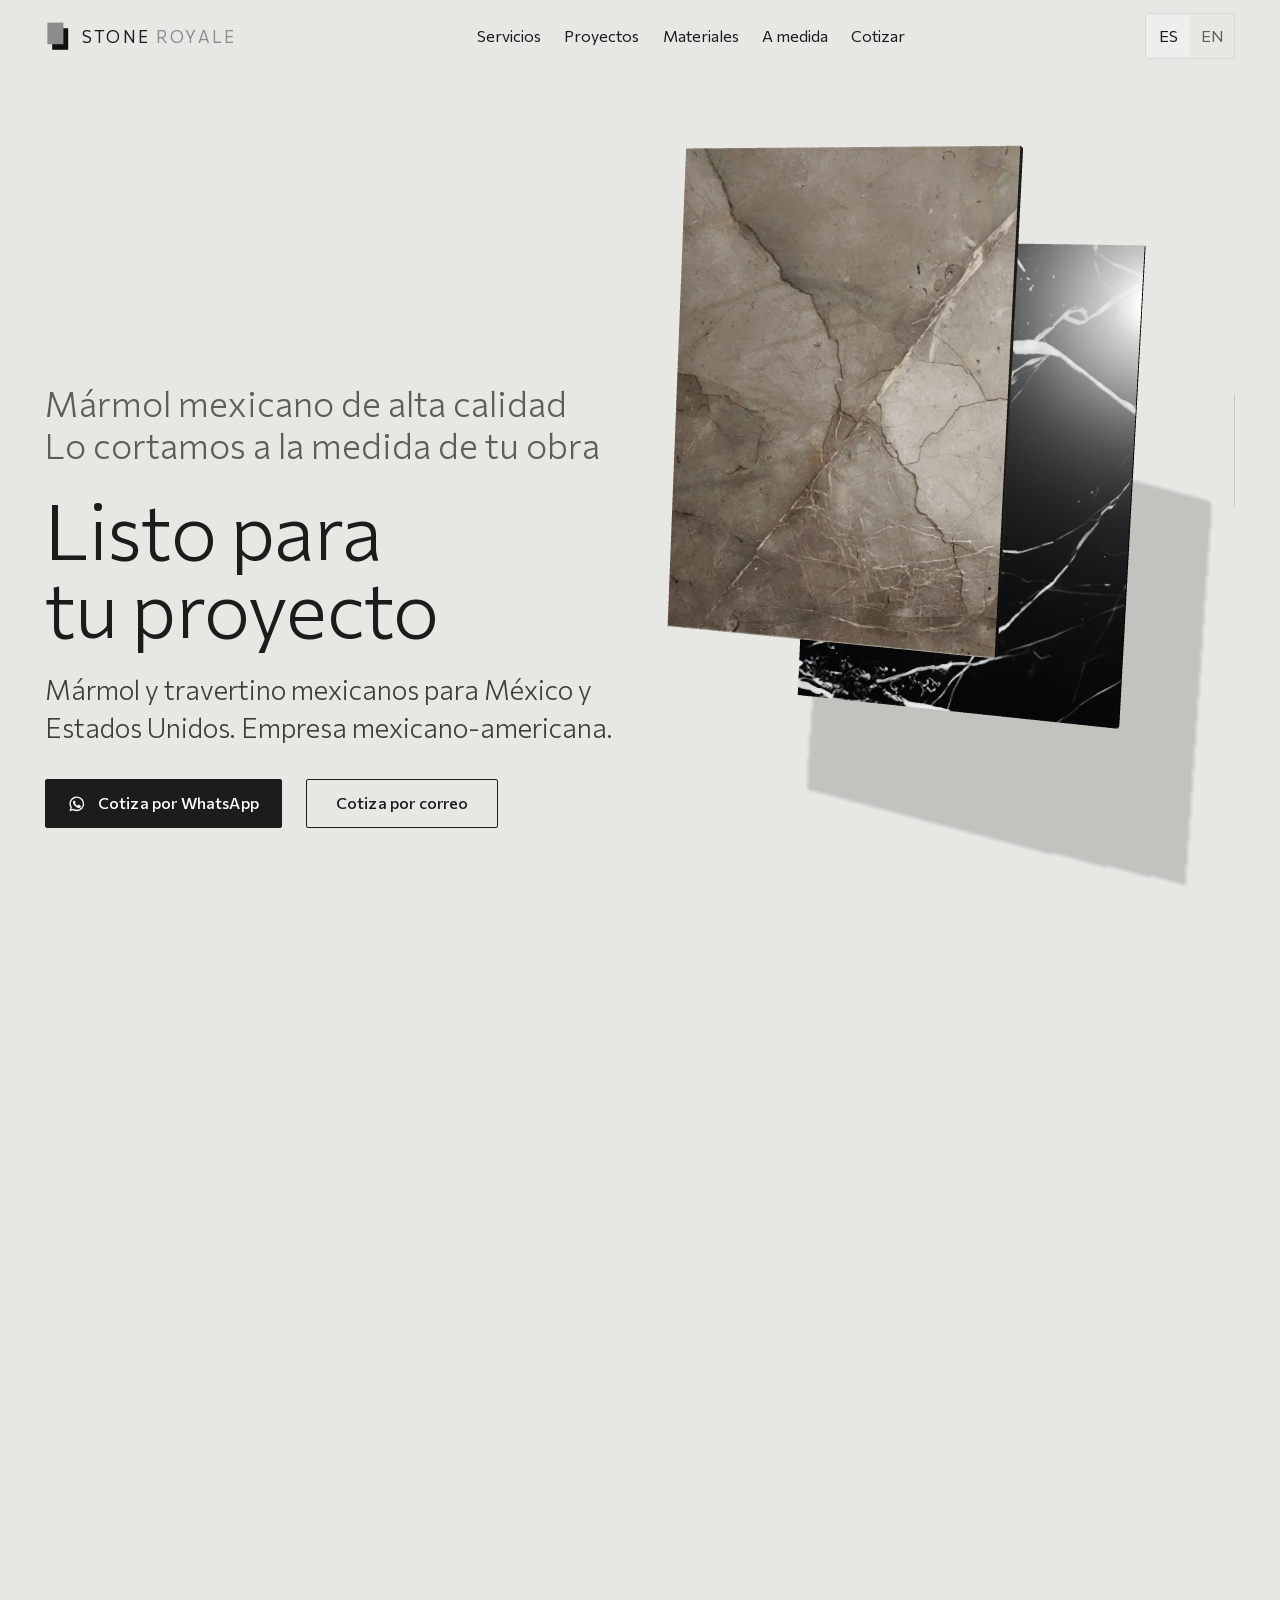
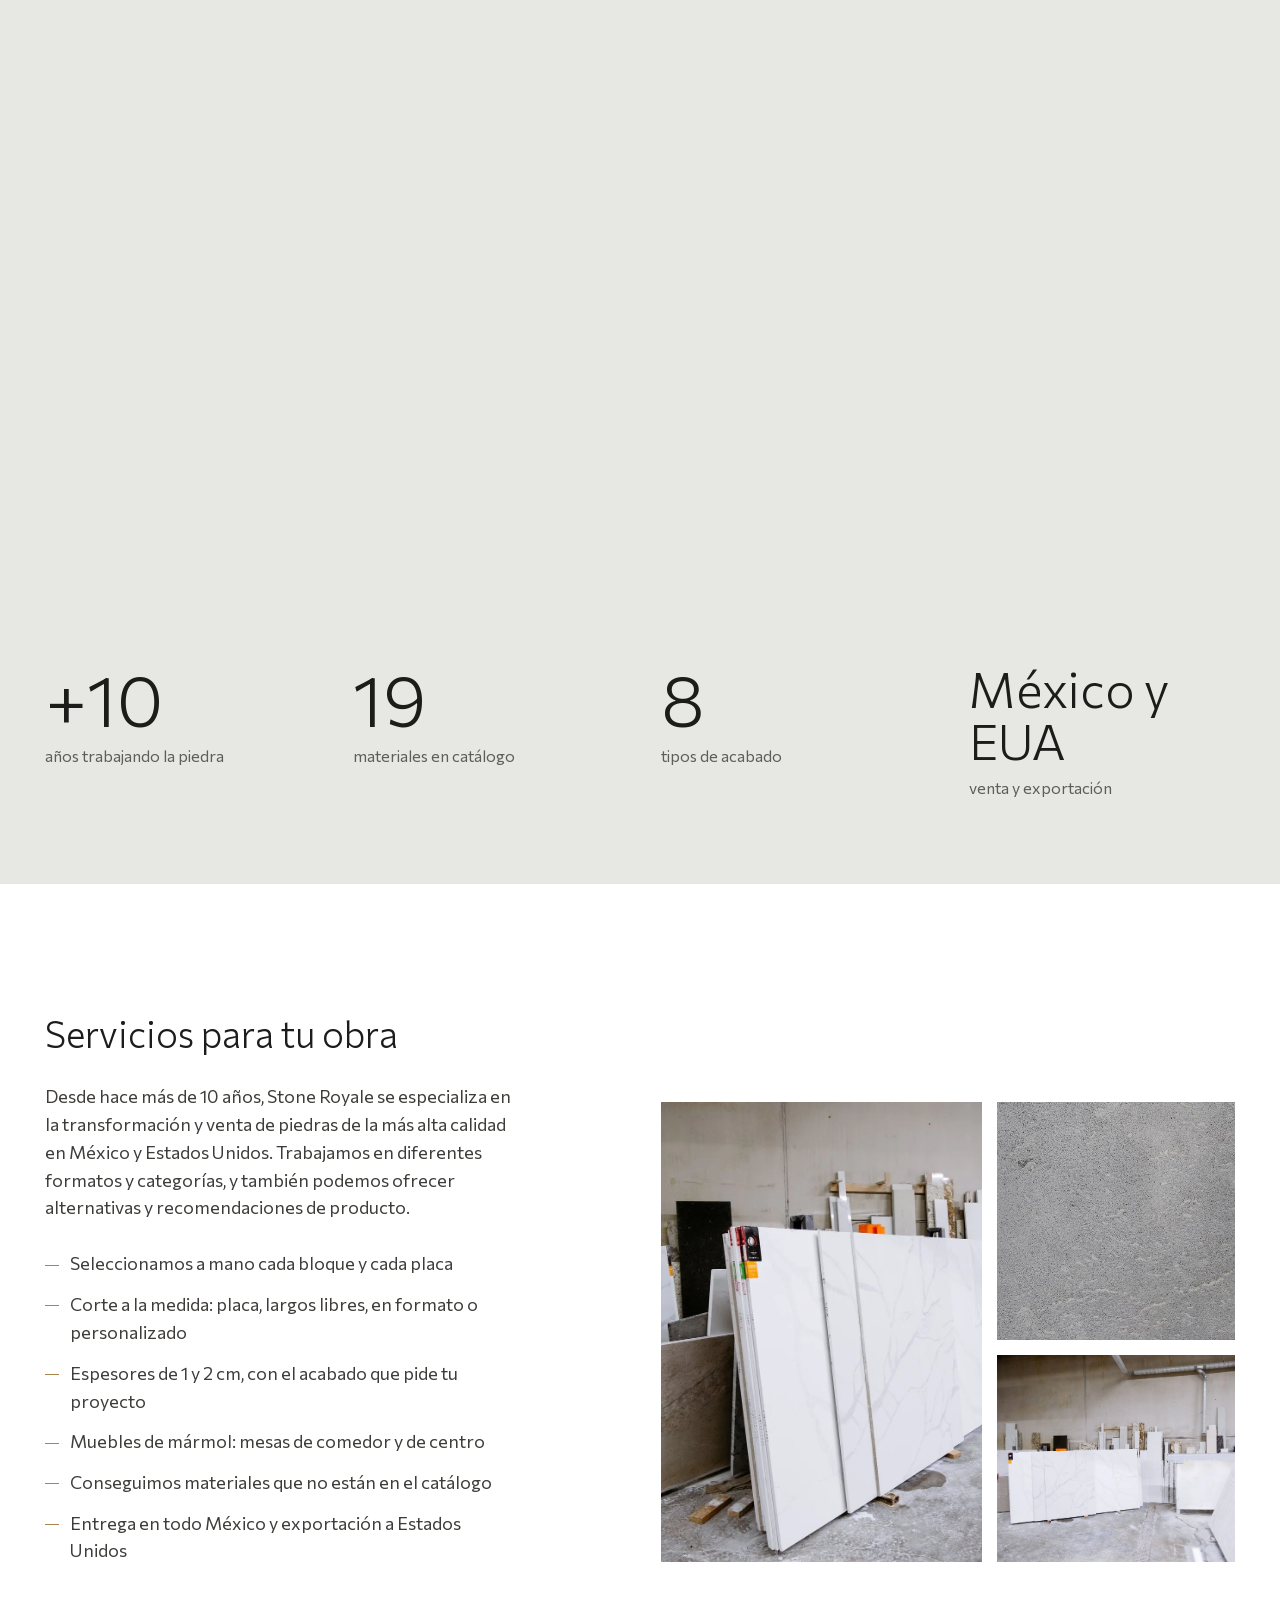
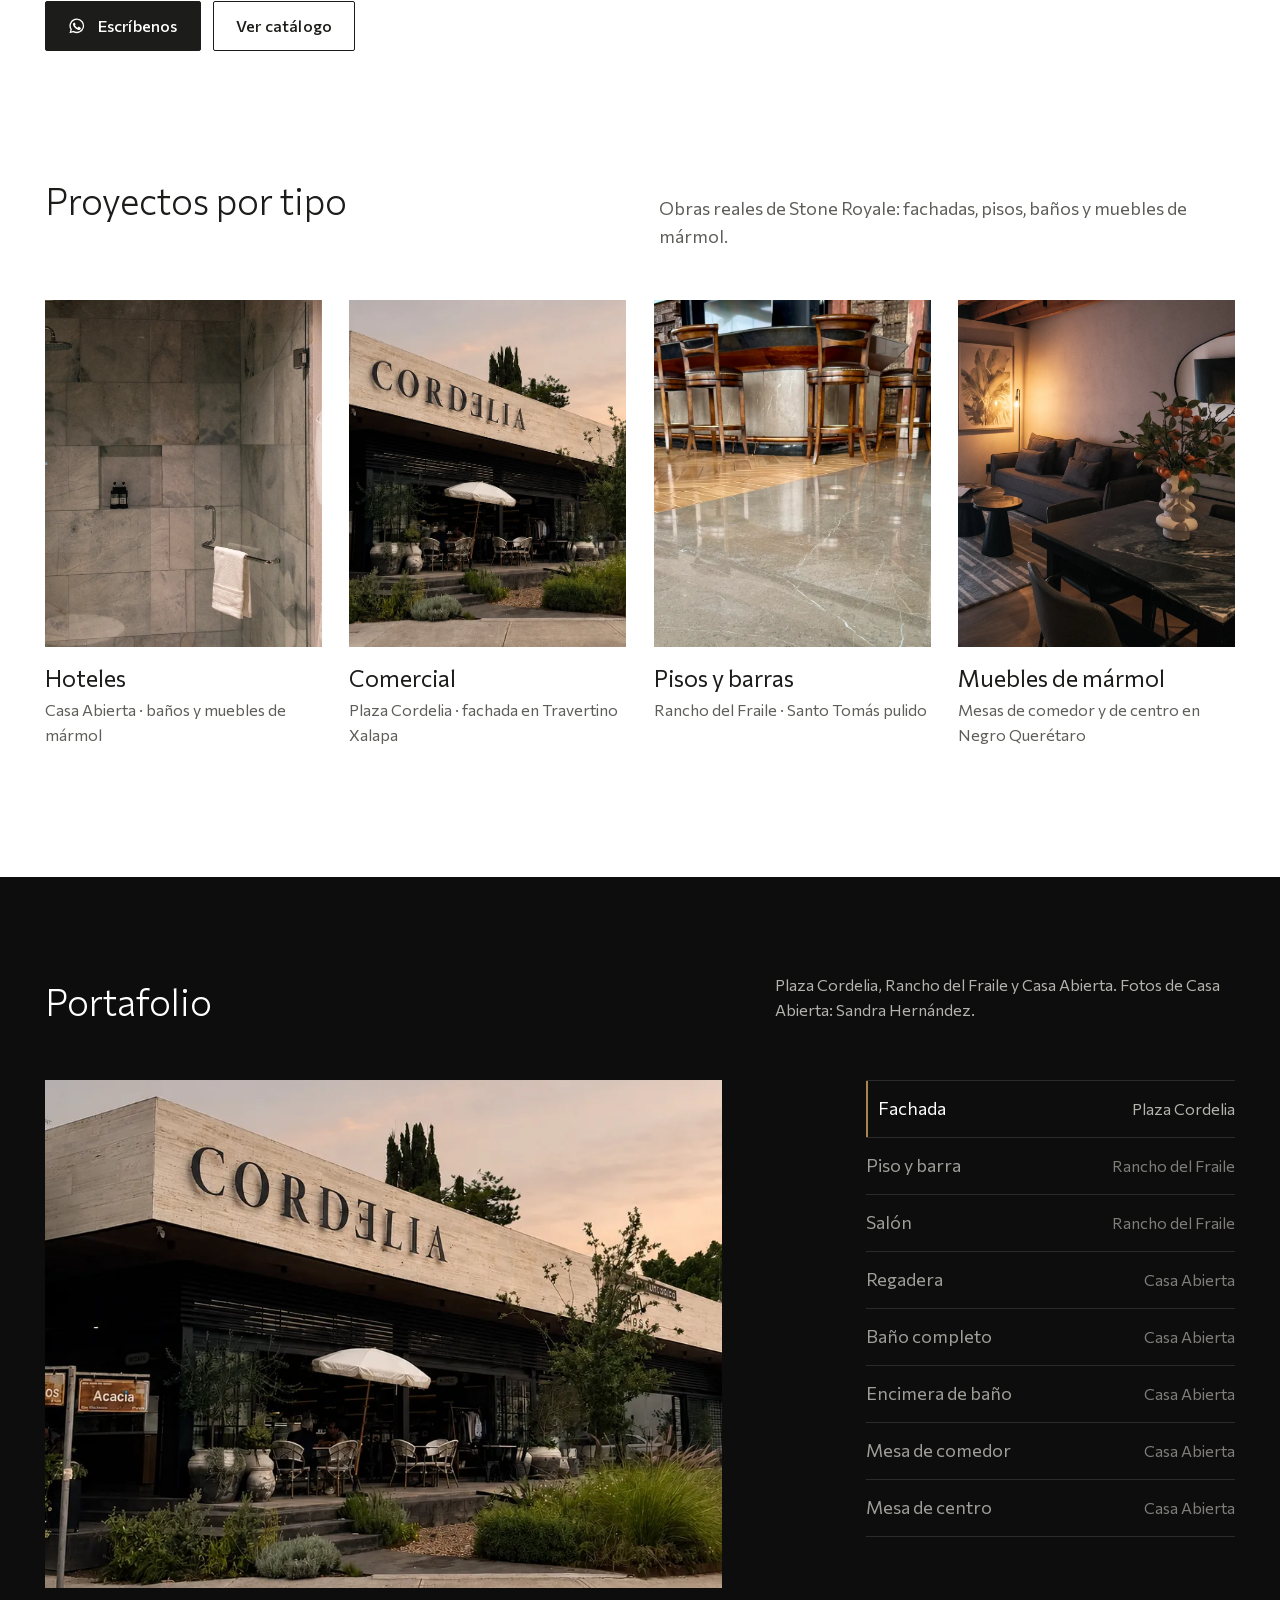
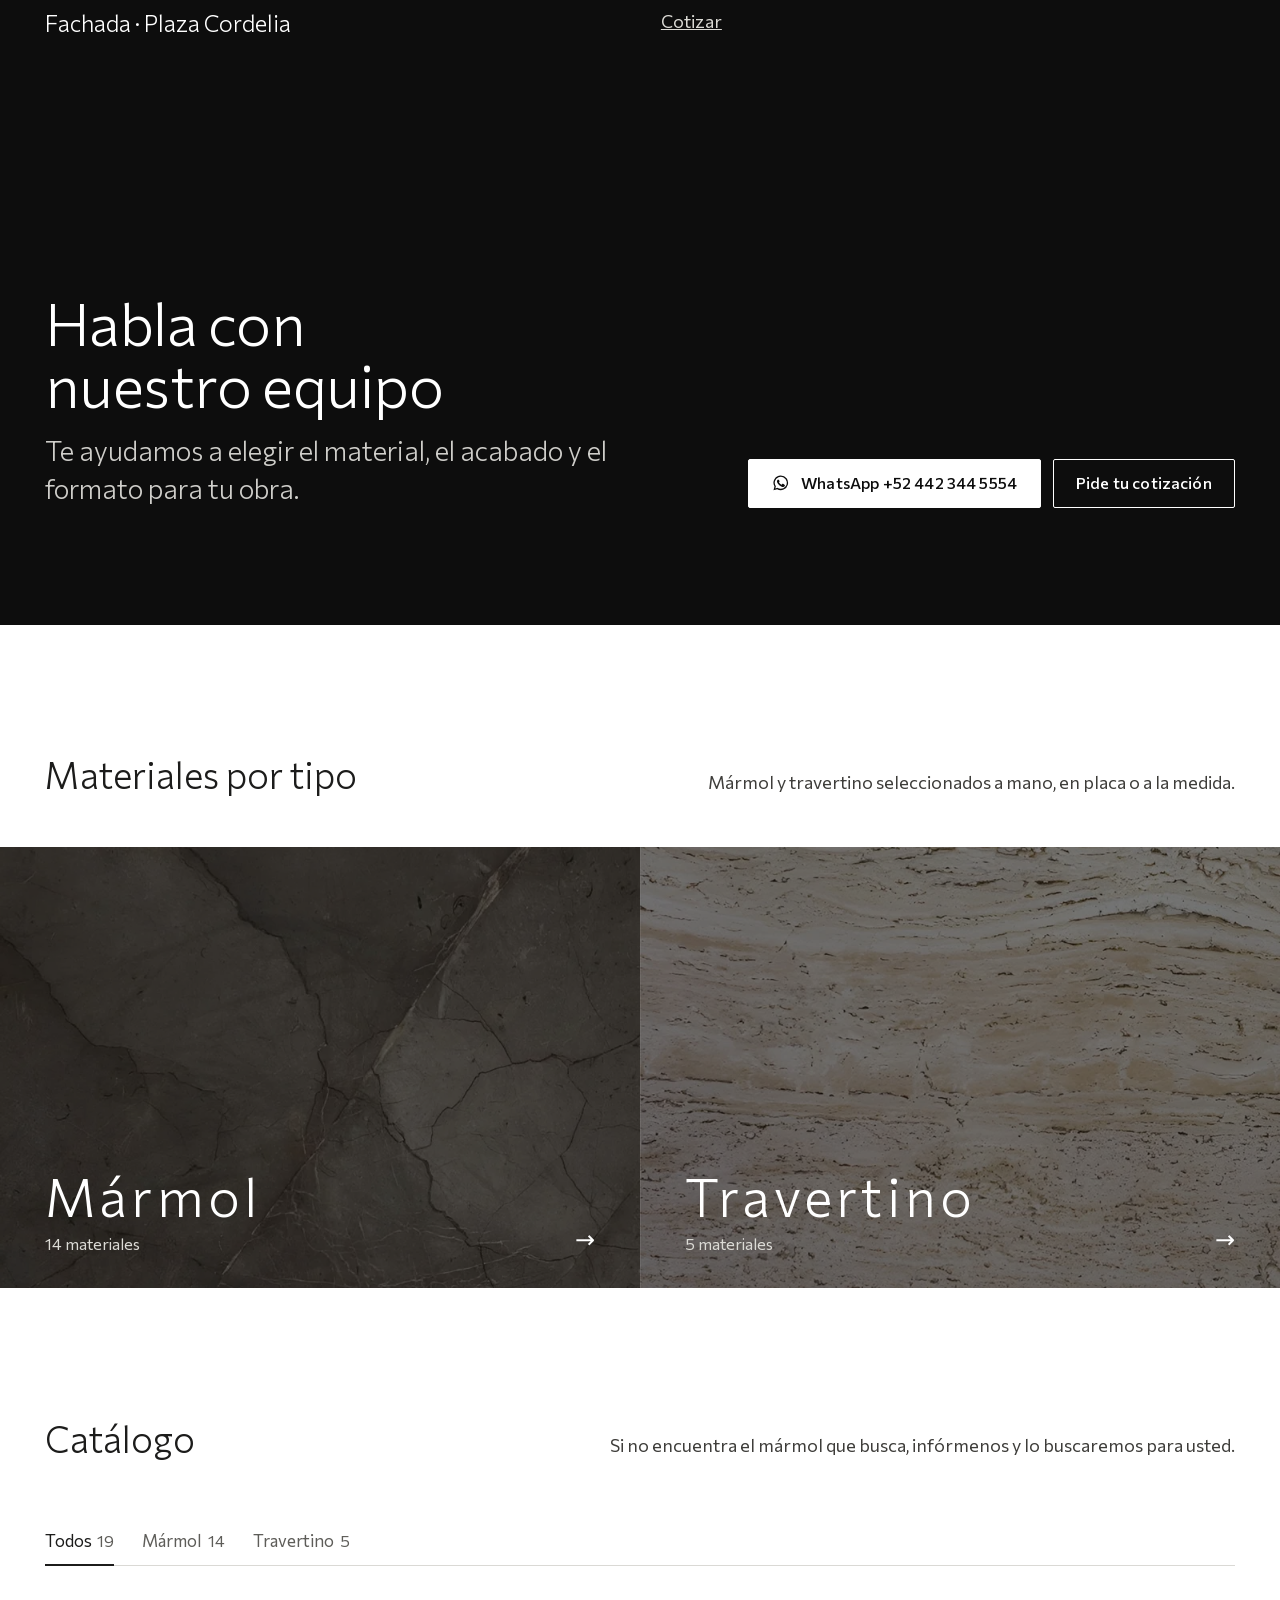
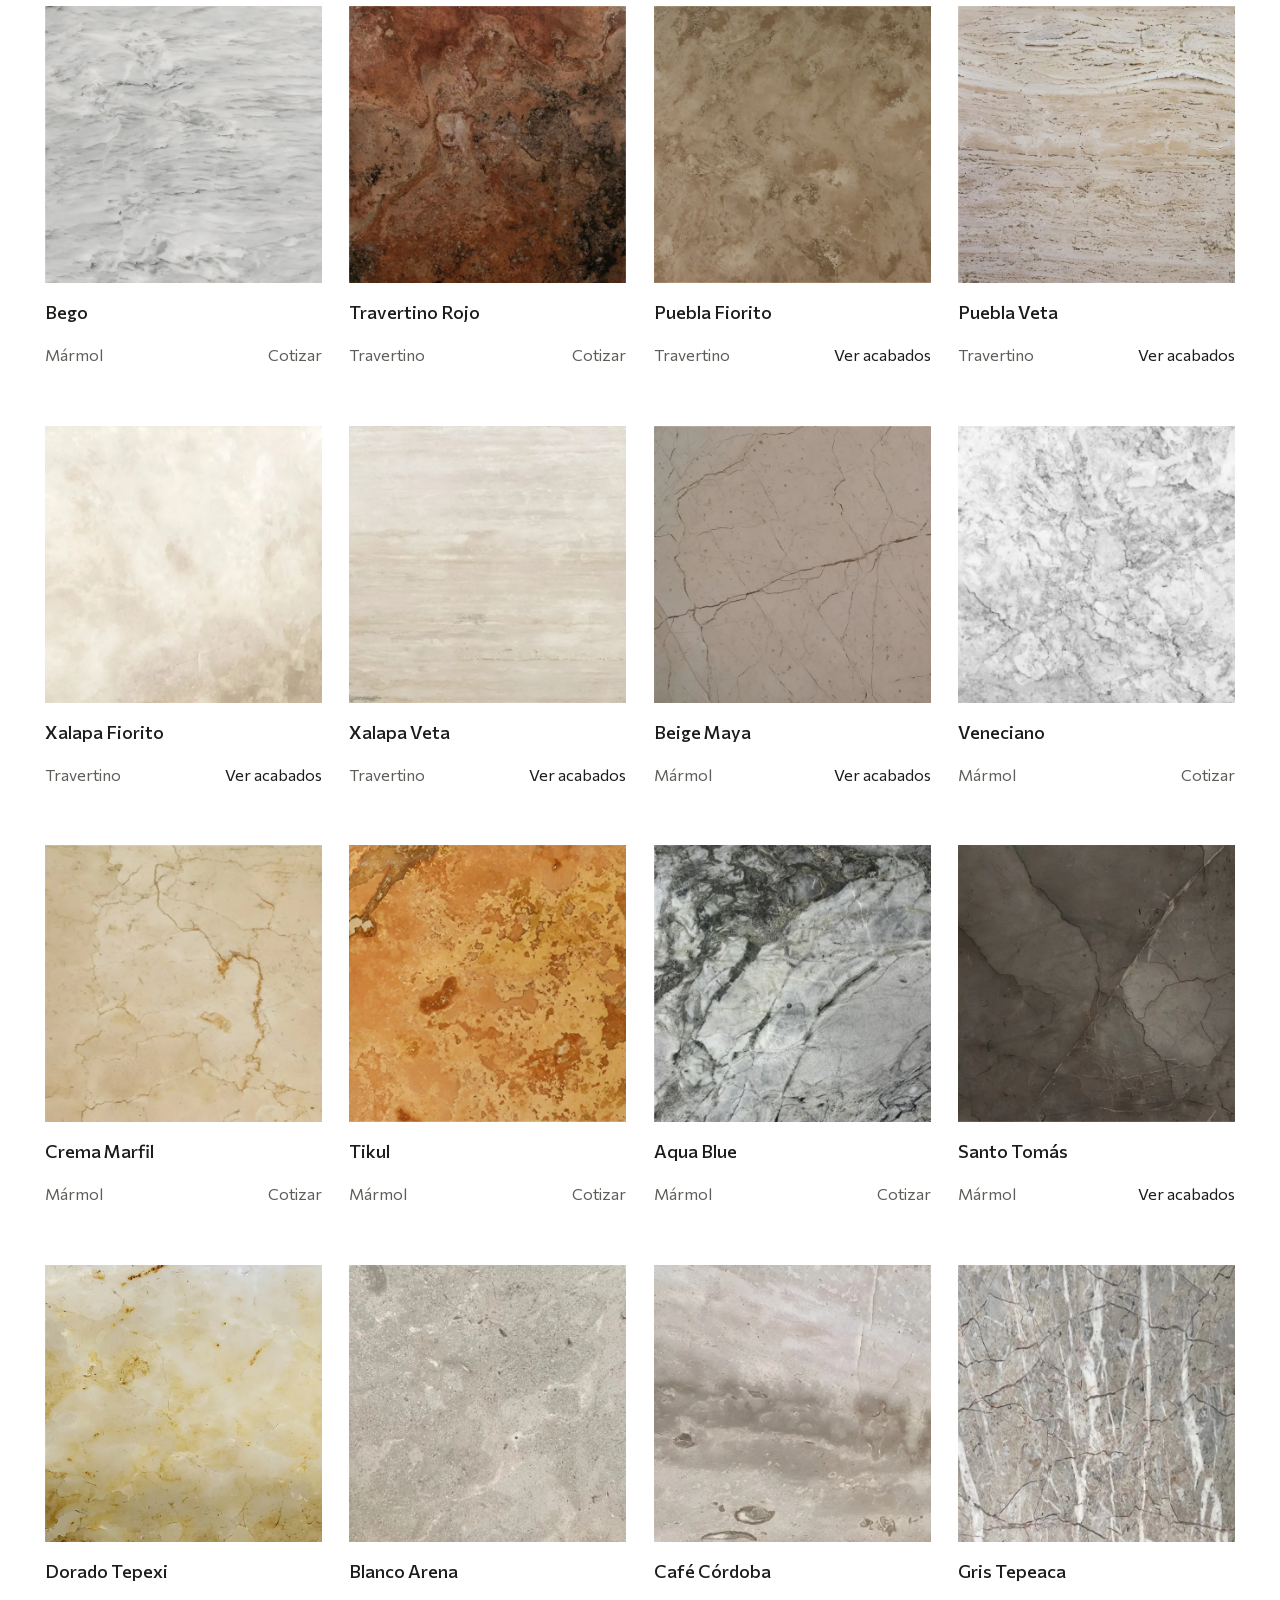
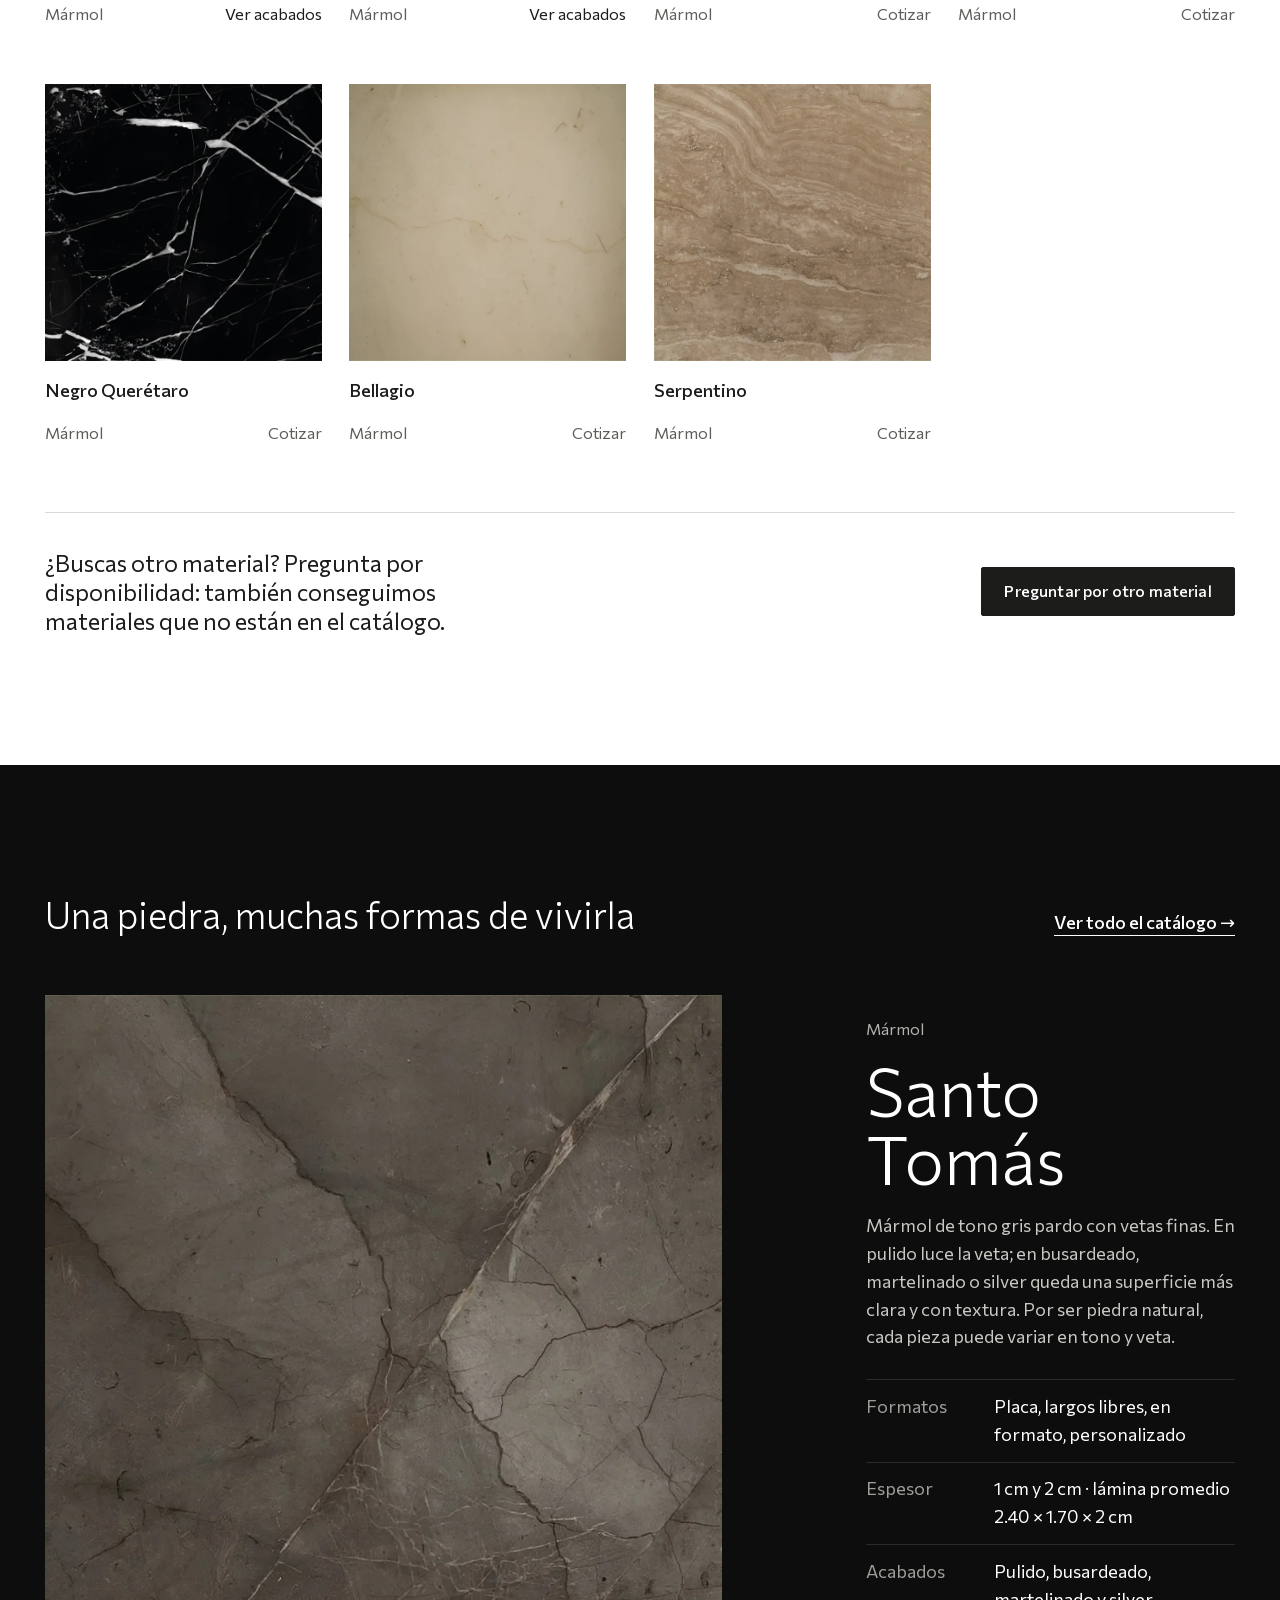
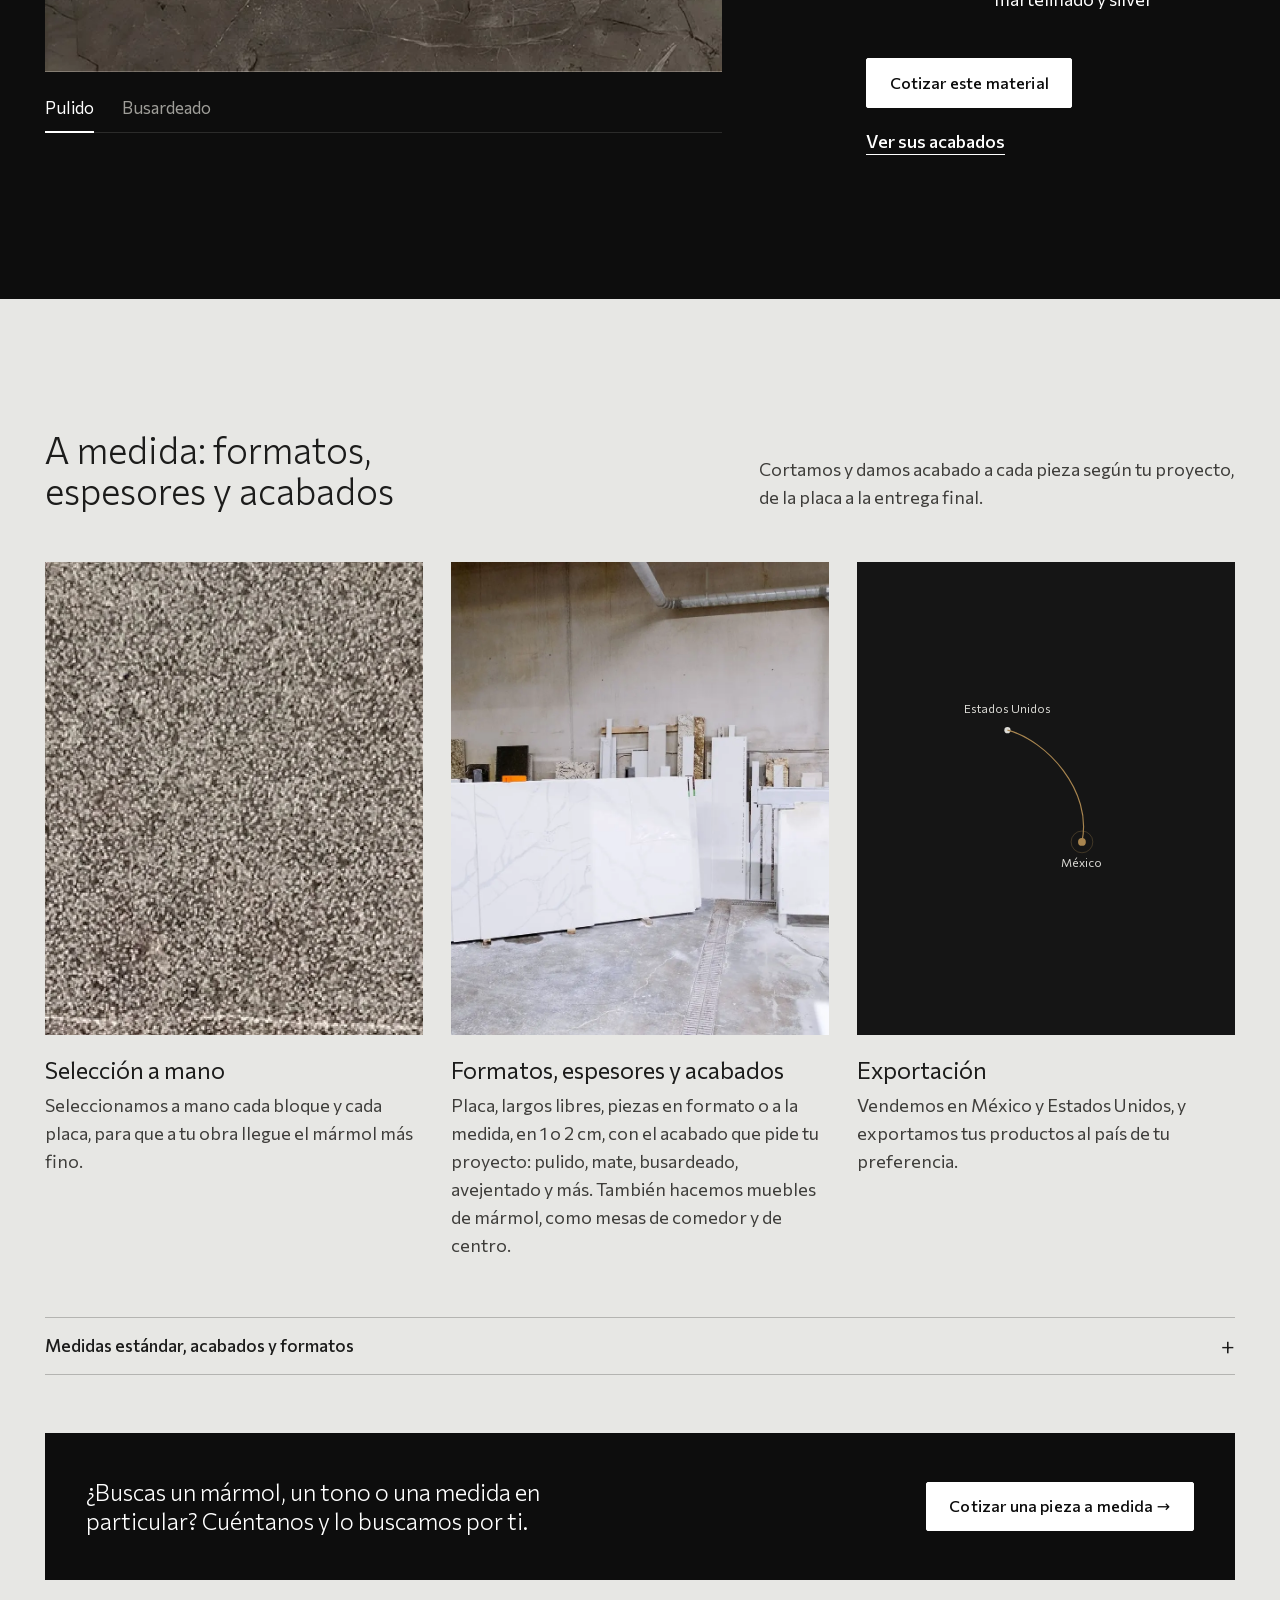
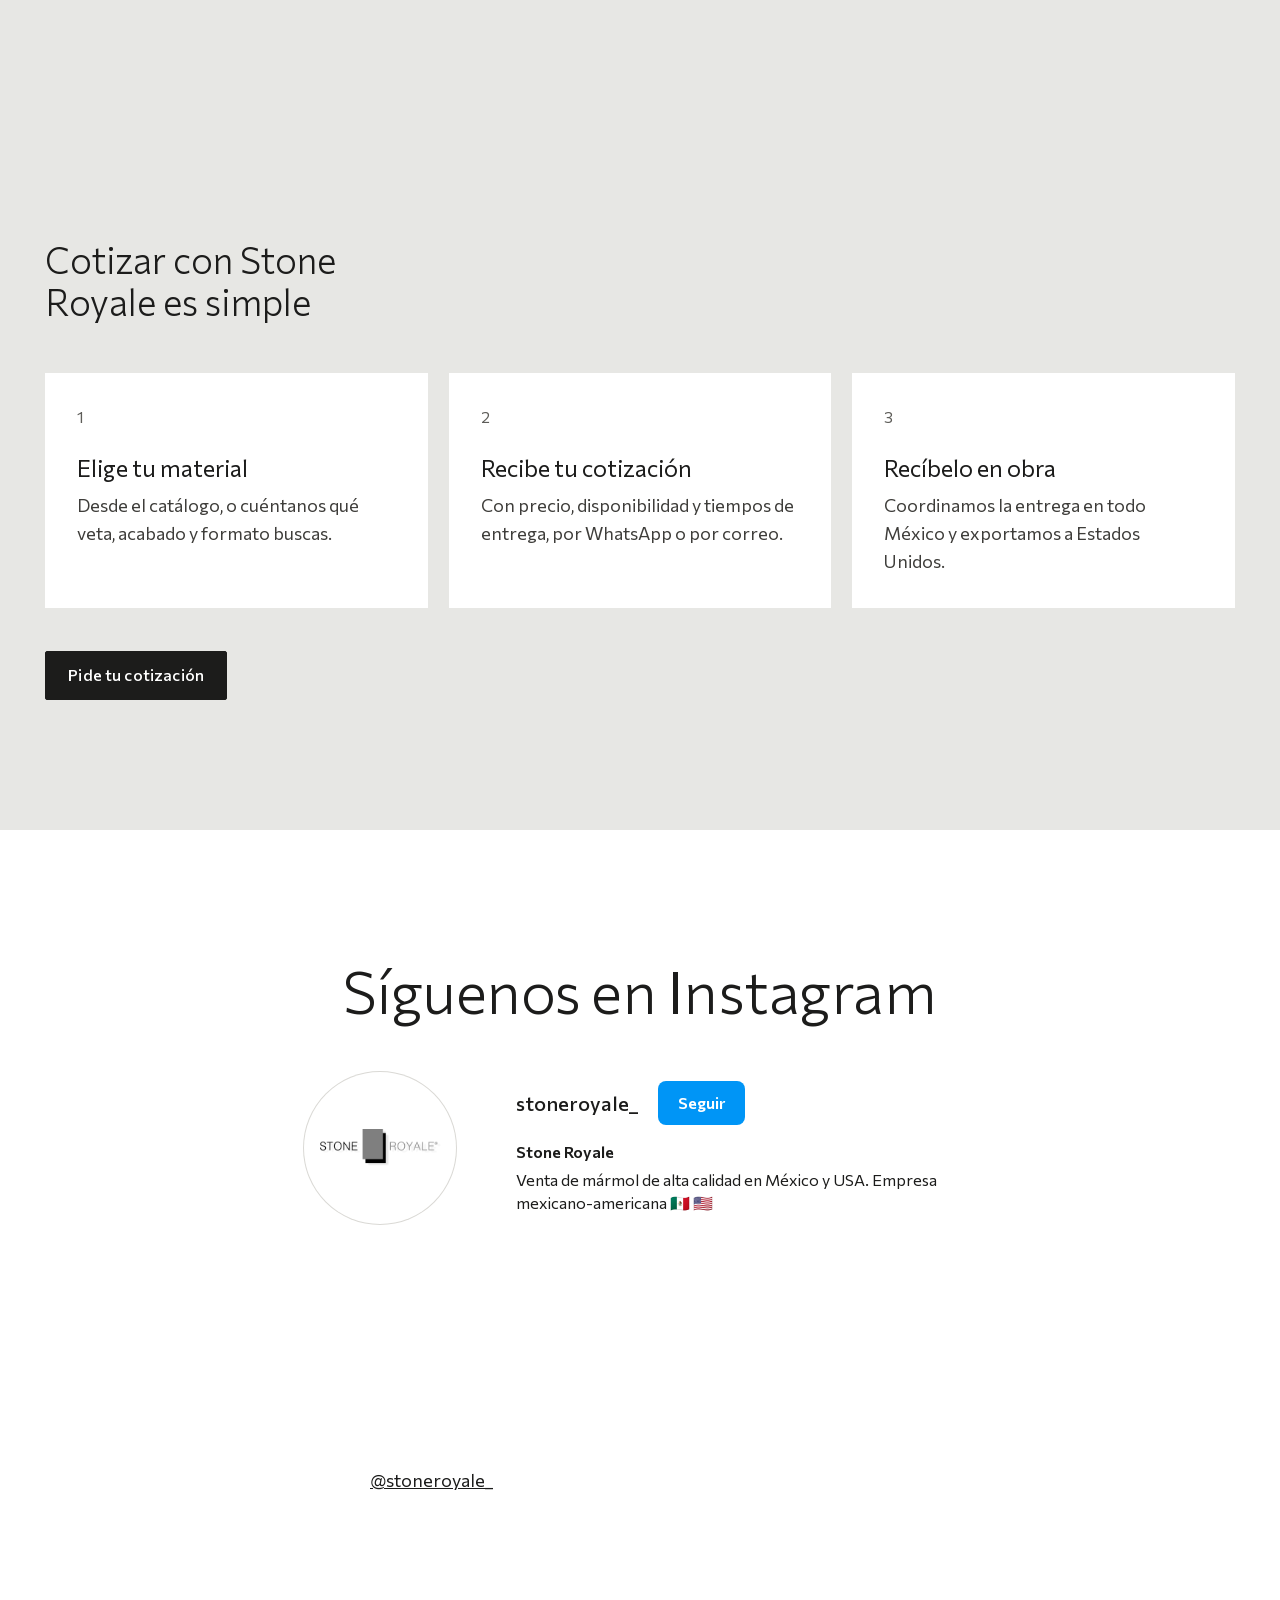
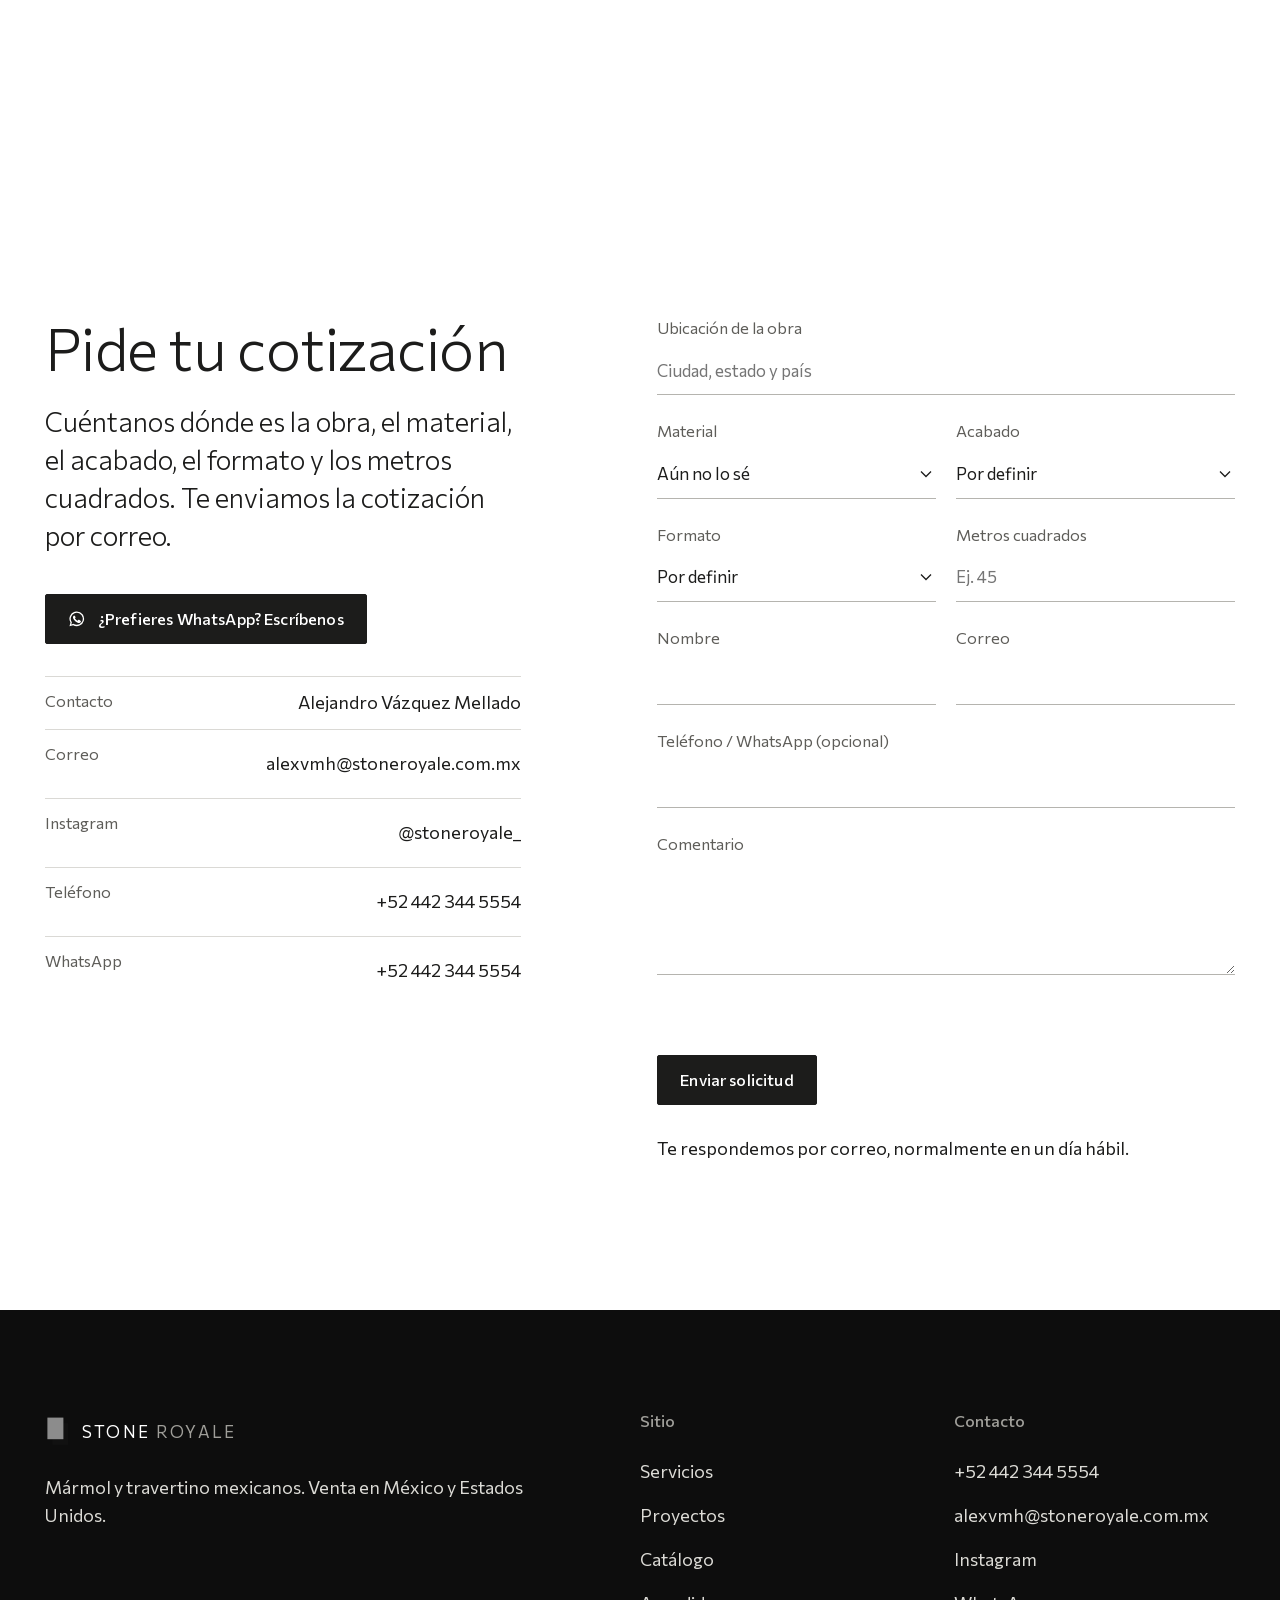
==== v2/index.html @ b61bd352 "Versión de prueba v2 (noindex) con la estructura de la referencia del cliente Servicios con lista de" ====
<!doctype html>
<html lang="es" class="no-js">
<head>
<meta charset="utf-8">
<meta name="viewport" content="width=device-width, initial-scale=1, viewport-fit=cover">
<title>Stone Royale · Mármol mexicano de alta calidad · versión de prueba</title>
<meta name="robots" content="noindex, nofollow">
<meta name="description" content="Venta de mármol y travertino mexicanos de alta calidad en México y Estados Unidos. Cotiza tu material por WhatsApp o por correo.">
<meta name="theme-color" content="#FFFFFF">
<link rel="preload" href="../assets/fonts/commissioner-latin.woff2" as="font" type="font/woff2" crossorigin>
<link rel="stylesheet" href="../assets/css/sitio.css?v=1118u">
<link rel="stylesheet" href="v2.css?v=1120a">
<link rel="icon" href="data:image/svg+xml,%3Csvg xmlns='http://www.w3.org/2000/svg' viewBox='0 0 32 38'%3E%3Crect x='9' y='9' width='20' height='27' fill='%23111'/%3E%3Crect x='3' y='2' width='20' height='27' fill='%238C8C8C'/%3E%3C/svg%3E">
<script>document.documentElement.className = 'js'; window.SR_CFG = { base: '../', ficha: '../ficha.html', inicio: 'index.html' };</script>
</head>
<body>
<svg width="0" height="0" style="position:absolute" aria-hidden="true">
  <symbol id="iso" viewBox="0 0 32 38"><rect x="9" y="9" width="20" height="27" fill="#111"/><rect x="3" y="2" width="20" height="27" fill="#8C8C8C"/></symbol>
  <symbol id="wa" viewBox="0 0 24 24"><path fill="currentColor" d="M12 2a10 10 0 0 0-8.6 15.1L2 22l5-1.3A10 10 0 1 0 12 2zm0 18.2a8.2 8.2 0 0 1-4.2-1.1l-.3-.2-3 .8.8-2.9-.2-.3A8.2 8.2 0 1 1 12 20.2zm4.5-6.1c-.2-.1-1.5-.7-1.7-.8-.2-.1-.4-.1-.6.1l-.8 1c-.1.2-.3.2-.5.1a6.7 6.7 0 0 1-3.3-2.9c-.3-.4.2-.4.7-1.3.1-.2 0-.3 0-.4l-.8-1.8c-.2-.5-.4-.4-.6-.4h-.5a1 1 0 0 0-.7.3 3 3 0 0 0-.9 2.2 5.2 5.2 0 0 0 1.1 2.8 11.9 11.9 0 0 0 4.6 4c1.7.7 2.3.8 3.2.7.5-.1 1.5-.6 1.8-1.2.2-.6.2-1.1.1-1.2l-.5-.3z"/></symbol>
</svg>

<header class="cabecera">
  <div class="contenedor">
    <a class="marca" href="#inicio" aria-label="Stone Royale, inicio"><svg class="iso" aria-hidden="true"><use href="#iso"/></svg><span>STONE <b>ROYALE</b></span></a>
    <nav class="nav" aria-label="Principal">
      <a href="#empresa" data-en="Services">Servicios</a>
      <a href="#proyectos" data-en="Projects">Proyectos</a>
      <a href="#colecciones" data-en="Materials">Materiales</a>
      <a href="#a-medida" data-en="Made to measure">A medida</a>
      <a href="#cotizar" data-en="Get a quote">Cotizar</a>
    </nav>
    <div style="display:flex;align-items:center;gap:.5rem">
      <div class="idioma" role="group" aria-label="Idioma"><button type="button" data-idioma="es" aria-pressed="true">ES</button><button type="button" data-idioma="en" aria-pressed="false">EN</button></div>
      <button class="menu-boton" type="button" aria-expanded="false" aria-controls="menu" aria-label="Abrir menú"><i></i><i></i></button>
    </div>
  </div>
</header>
<div class="menu" id="menu">
  <a href="#empresa" data-en="Services">Servicios</a>
  <a href="#proyectos" data-en="Projects">Proyectos</a>
  <a href="#colecciones" data-en="Materials">Materiales</a>
  <a href="#a-medida" data-en="Made to measure">A medida</a>
  <a href="#cotizar" data-en="Get a quote">Cotizar</a>
  <p class="meta"><span data-tel-texto hidden></span><a href="mailto:alexvmh@stoneroyale.com.mx">alexvmh@stoneroyale.com.mx</a></p>
</div>

<main id="inicio">
  <section class="heroe" aria-label="Presentación">
    <div class="heroe-pegado">
      <canvas id="losa" aria-hidden="true"></canvas>
      <div class="heroe-texto">
        <h1 class="heroe-titulo">
          <span class="linea suave" data-en="High-quality Mexican marble">Mármol mexicano de alta calidad</span>
          <span class="linea suave" data-en="We cut it to your project’s measure">Lo cortamos a la medida de tu obra</span>
          <span class="linea fuerte" data-en="Ready for your project">Listo para tu proyecto</span>
        </h1>
        <p class="entrada" data-en="Mexican marble and travertine for Mexico and the United States. A Mexican-American company.">Mármol y travertino mexicanos para México y Estados Unidos. Empresa mexicano-americana.</p>
        <div class="heroe-botones">
          <a class="boton" data-wa data-solo-tel hidden href="#" target="_blank" rel="noopener"><svg aria-hidden="true"><use href="#wa"/></svg><span data-en="Quote on WhatsApp">Cotiza por WhatsApp</span></a>
          <a class="boton boton--claro" href="#cotizar" data-en="Quote by email">Cotiza por correo</a>
        </div>
      </div>
      <div class="heroe-estatico" aria-hidden="true"><div class="losa"><img src="../assets/img/mat/sto-tomas-hd.webp" alt="" width="800" height="800" fetchpriority="high"></div></div>
      <div class="heroe-material" aria-live="polite">
        <span class="meta" data-en="On the slab">En la losa</span>
        <a class="nombre" id="nombre-losa" href="#catalogo">Santo Tomás</a>
      </div>
      <div class="heroe-avance" aria-hidden="true"><i></i></div>
      <aside class="heroe-ficha" id="heroe-ficha" aria-label="Mármol en la losa">
        <div class="hf-cuerpo" aria-live="polite">
          <h2 class="hf-nombre hf-a"></h2>
          <p class="hf-tipo hf-a"></p>
          <p class="hf-desc hf-a"></p>
          <dl class="hf-datos">
            <div class="hf-a"><dt data-en="Finishes">Acabados</dt><dd class="hf-acabados"></dd></div>
            <div class="hf-a"><dt data-en="Formats">Formatos</dt><dd class="hf-formatos"></dd></div>
            <div class="hf-a hf-extra"><dt data-en="Sizes">Medidas</dt><dd class="hf-medidas"></dd></div>
            <div class="hf-a hf-extra"><dt data-en="Uses">Usos</dt><dd class="hf-usos"></dd></div>
          </dl>
          <div class="hf-acciones hf-a"><a class="boton hf-ver" href="#catalogo"></a><a class="enlace hf-cotizar" href="#cotizar" data-en="Quote this material">Cotizar este material</a></div>
        </div>
        <div class="hf-miniaturas" role="group" aria-label="Elegir mármol"></div>
      </aside>
    </div>
  </section>

  <section class="cifras" aria-label="Stone Royale en cifras">
    <ul class="contenedor cifras-lista">
      <li class="revela"><span class="cifra">+10</span><span class="cifra-texto" data-en="years working stone">años trabajando la piedra</span></li>
      <li class="revela"><span class="cifra" data-cifra="materiales"></span><span class="cifra-texto" data-en="materials in the catalog">materiales en catálogo</span></li>
      <li class="revela"><span class="cifra" data-cifra="acabados"></span><span class="cifra-texto" data-en="types of finish">tipos de acabado</span></li>
      <li class="revela"><span class="cifra cifra--palabra" data-en="Mexico and USA">México y EUA</span><span class="cifra-texto" data-en="sales and export">venta y exportación</span></li>
    </ul>
  </section>

  <section class="seccion criterio" id="empresa" aria-labelledby="criterio-titulo">
    <div class="contenedor criterio-rejilla">
      <div class="criterio-texto revela">
        <h2 class="t-l" id="criterio-titulo" data-en="Services for your project">Servicios para tu obra</h2>
        <p data-en="For more than 10 years, Stone Royale has specialized in transforming and selling top-quality stone in Mexico and the United States. We work in different formats and categories, and we can also offer alternatives and product recommendations.">Desde hace más de 10 años, Stone Royale se especializa en la transformación y venta de piedras de la más alta calidad en México y Estados Unidos. Trabajamos en diferentes formatos y categorías, y también podemos ofrecer alternativas y recomendaciones de producto.</p>
        <ul class="servicios-lista">
          <li data-en="We hand-pick every block and every slab">Seleccionamos a mano cada bloque y cada placa</li>
          <li data-en="Cut to measure: slab, free lengths, cut to format or custom">Corte a la medida: placa, largos libres, en formato o personalizado</li>
          <li data-en="1 and 2 cm thick, with the finish your project needs">Espesores de 1 y 2 cm, con el acabado que pide tu proyecto</li>
          <li data-en="Marble furniture: dining and coffee tables">Muebles de mármol: mesas de comedor y de centro</li>
          <li data-en="We source materials that are not in the catalog">Conseguimos materiales que no están en el catálogo</li>
          <li data-en="Delivery anywhere in Mexico and export to the United States">Entrega en todo México y exportación a Estados Unidos</li>
        </ul>
        <div class="botones-fila">
          <a class="boton" data-wa data-solo-tel hidden href="#" target="_blank" rel="noopener"><svg aria-hidden="true"><use href="#wa"/></svg><span data-en="Talk to us">Escríbenos</span></a>
          <a class="boton boton--claro" href="#catalogo" data-en="See the catalog">Ver catálogo</a>
        </div>
      </div>
      <div class="criterio-fotos revela">
        <img class="f1" src="../assets/img/usos/placas-taller.webp" alt="Placas de mármol blanco recargadas en el taller" data-en-alt="White marble slabs standing in the workshop" width="1600" height="1067" loading="lazy">
        <img class="f2" src="../assets/img/fin/santo-tomas-busardeado.webp" alt="Mármol Santo Tomás con acabado busardeado" width="800" height="800" loading="lazy">
        <img class="f3" src="../assets/img/usos/placas-taller-2.webp" alt="Placas de mármol y piedra natural en el taller, listas para corte" data-en-alt="Marble and natural stone slabs in the workshop, ready to cut" width="1600" height="1067" loading="lazy">
      </div>
    </div>
  </section>

  <section class="seccion tipos" id="tipos" aria-labelledby="tipos-titulo">
    <div class="contenedor">
      <div class="tipos-cabeza revela">
        <h2 class="t-l" id="tipos-titulo" data-en="Projects by type">Proyectos por tipo</h2>
        <p data-en="Real Stone Royale projects: façades, floors, bathrooms and marble furniture.">Obras reales de Stone Royale: fachadas, pisos, baños y muebles de mármol.</p>
      </div>
      <ul class="tipos-lista">
        <li class="revela"><a href="#proyectos" data-obra="ca-regadera-marmol-blanco"><span class="tipo-foto"><img src="../assets/img/usos/ca-regadera-marmol-blanco.webp" alt="Regadera revestida en mármol blanco veteado, hotel Casa Abierta" data-en-alt="Shower clad in veined white marble, Casa Abierta hotel" loading="lazy"></span><span class="t-m" data-en="Hotels">Hoteles</span><span class="meta" data-en="Casa Abierta · bathrooms and marble furniture">Casa Abierta · baños y muebles de mármol</span></a></li>
        <li class="revela"><a href="#proyectos" data-obra="pr-cordelia-fachada-travertino"><span class="tipo-foto"><img src="../assets/img/usos/pr-cordelia-fachada-travertino.webp" alt="Fachada de la plaza Cordelia en Travertino Xalapa al corte" data-en-alt="Plaza Cordelia façade in saw-cut Xalapa travertine" loading="lazy"></span><span class="t-m" data-en="Commercial">Comercial</span><span class="meta" data-en="Plaza Cordelia · façade in Xalapa travertine">Plaza Cordelia · fachada en Travertino Xalapa</span></a></li>
        <li class="revela"><a href="#proyectos" data-obra="pr-rancho-piso-barra-santo-tomas"><span class="tipo-foto"><img src="../assets/img/usos/pr-rancho-piso-barra-santo-tomas.webp" alt="Piso y frente de barra en mármol Santo Tomás, Rancho del Fraile" data-en-alt="Floor and bar front in Santo Tomás marble, Rancho del Fraile" loading="lazy"></span><span class="t-m" data-en="Floors and bars">Pisos y barras</span><span class="meta" data-en="Rancho del Fraile · polished Santo Tomás">Rancho del Fraile · Santo Tomás pulido</span></a></li>
        <li class="revela"><a href="#proyectos" data-obra="ca-mesa-comedor-marmol"><span class="tipo-foto"><img src="../assets/img/usos/ca-mesa-comedor-marmol.webp" alt="Mesa de comedor con cubierta de mármol Negro Querétaro" data-en-alt="Dining table with a Negro Querétaro marble top" loading="lazy"></span><span class="t-m" data-en="Marble furniture">Muebles de mármol</span><span class="meta" data-en="Dining and coffee tables in Negro Querétaro">Mesas de comedor y de centro en Negro Querétaro</span></a></li>
      </ul>
    </div>
  </section>

  <section class="seccion proyectos oscuro" id="proyectos" aria-labelledby="proy-titulo">
    <div class="contenedor proyectos-cabeza">
      <h2 class="t-l revela" id="proy-titulo" data-en="Portfolio">Portafolio</h2>
      <p class="meta revela nota-fotos" data-en="Plaza Cordelia, Rancho del Fraile and Casa Abierta. Casa Abierta photos: Sandra Hernández.">Plaza Cordelia, Rancho del Fraile y Casa Abierta. Fotos de Casa Abierta: Sandra Hernández.</p>
    </div>
    <div class="contenedor obras">
      <figure class="obras-visor revela">
        <button type="button" data-visor aria-label="Ampliar foto"><img id="obra-img" src="../assets/img/usos/pr-cordelia-fachada-travertino.webp" alt="Fachada de la plaza Cordelia revestida en Travertino Xalapa al corte" data-en-alt="Plaza Cordelia façade clad in saw-cut Xalapa travertine" width="927" height="789" loading="lazy"></button>
        <figcaption><span class="t-m" id="obra-nombre">Fachada · Plaza Cordelia</span><a href="#cotizar" data-uso="Fachada" data-en="Quote">Cotizar</a></figcaption>
      </figure>
      <ol class="obras-lista" id="obras-lista">
        <li><button type="button" aria-pressed="true" data-img="pr-cordelia-fachada-travertino" data-alt="Fachada de la plaza Cordelia revestida en Travertino Xalapa al corte" data-alt-en="Plaza Cordelia façade clad in saw-cut Xalapa travertine"><span data-en="Façade">Fachada</span><span class="meta" data-en="Plaza Cordelia">Plaza Cordelia</span></button></li>
        <li><button type="button" aria-pressed="false" data-img="pr-rancho-piso-barra-santo-tomas" data-alt="Piso y frente de barra en mármol Santo Tomás pulido brillado, Rancho del Fraile" data-alt-en="Floor and bar front in high-polish Santo Tomás marble, Rancho del Fraile"><span data-en="Floor and bar">Piso y barra</span><span class="meta" data-en="Rancho del Fraile">Rancho del Fraile</span></button></li>
        <li><button type="button" aria-pressed="false" data-img="pr-rancho-salon-santo-tomas" data-alt="Salón con piso de mármol Santo Tomás pulido, Rancho del Fraile" data-alt-en="Hall with a polished Santo Tomás marble floor, Rancho del Fraile"><span data-en="Hall">Salón</span><span class="meta" data-en="Rancho del Fraile">Rancho del Fraile</span></button></li>
        <li><button type="button" aria-pressed="false" data-img="ca-regadera-marmol-blanco" data-alt="Regadera revestida en mármol blanco veteado con nicho, hotel Casa Abierta" data-alt-en="Shower clad in veined white marble with a niche, Casa Abierta hotel"><span data-en="Shower">Regadera</span><span class="meta" data-en="Casa Abierta">Casa Abierta</span></button></li>
        <li><button type="button" aria-pressed="false" data-img="ca-bano-regadera-veteada" data-alt="Baño con regadera de mármol veteado y lavabo sobre cubierta de mármol, hotel Casa Abierta" data-alt-en="Bathroom with a veined marble shower and a sink on a marble top, Casa Abierta hotel"><span data-en="Full bathroom">Baño completo</span><span class="meta" data-en="Casa Abierta">Casa Abierta</span></button></li>
        <li><button type="button" aria-pressed="false" data-img="ca-lavabo-cubierta-marmol" data-alt="Lavabo sobre cubierta de mármol junto a la regadera de mármol, hotel Casa Abierta" data-alt-en="Sink on a marble top next to the marble shower, Casa Abierta hotel"><span data-en="Vanity top">Encimera de baño</span><span class="meta" data-en="Casa Abierta">Casa Abierta</span></button></li>
        <li><button type="button" aria-pressed="false" data-img="ca-mesa-comedor-marmol" data-alt="Mesa de comedor con cubierta de mármol Negro Querétaro, hotel Casa Abierta" data-alt-en="Dining table with a Negro Querétaro marble top, Casa Abierta hotel"><span data-en="Dining table">Mesa de comedor</span><span class="meta" data-en="Casa Abierta">Casa Abierta</span></button></li>
        <li><button type="button" aria-pressed="false" data-img="ca-mesa-centro-marmol" data-alt="Mesa de centro redonda con cubierta de mármol Negro Querétaro, hotel Casa Abierta" data-alt-en="Round coffee table with a Negro Querétaro marble top, Casa Abierta hotel"><span data-en="Coffee table">Mesa de centro</span><span class="meta" data-en="Casa Abierta">Casa Abierta</span></button></li>
      </ol>
    </div>
  </section>

  <section class="banda-cta oscuro" aria-labelledby="hablar-titulo">
    <div class="contenedor banda-cta-rejilla revela">
      <div>
        <h2 class="t-xl" id="hablar-titulo" data-en="Talk to our team">Habla con nuestro equipo</h2>
        <p class="entrada" data-en="We help you choose the material, finish and format for your project.">Te ayudamos a elegir el material, el acabado y el formato para tu obra.</p>
      </div>
      <div class="botones-fila">
        <a class="boton" data-wa data-solo-tel hidden href="#" target="_blank" rel="noopener"><svg aria-hidden="true"><use href="#wa"/></svg><span>WhatsApp <b class="tel-num" data-tel-texto></b></span></a>
        <a class="boton boton--claro" href="#cotizar" data-en="Request a quote">Pide tu cotización</a>
      </div>
    </div>
  </section>

  <section class="colecciones" id="colecciones" aria-labelledby="col-titulo">
    <div class="contenedor colecciones-cabeza">
      <h2 class="t-l revela" id="col-titulo" data-en="Materials by type">Materiales por tipo</h2>
      <p class="revela" data-en="Marble and travertine, hand-picked, in slabs or made to measure.">Mármol y travertino seleccionados a mano, en placa o a la medida.</p>
    </div>
    <ul class="colecciones-lista">
      <li><a href="#catalogo" data-filtro-ir="marmol"><span class="col-foto" style="background-image:url(../assets/img/mat/sto-tomas-hd.webp)" aria-hidden="true"></span><span class="col-nombre" data-en="Marble">Mármol</span><span class="col-cuenta" data-cuenta="marmol"></span><span class="col-flecha" aria-hidden="true">→</span></a></li>
      <li><a href="#catalogo" data-filtro-ir="travertino"><span class="col-foto" style="background-image:url(../assets/img/mat/puebla-veta-hd.webp)" aria-hidden="true"></span><span class="col-nombre" data-en="Travertine">Travertino</span><span class="col-cuenta" data-cuenta="travertino"></span><span class="col-flecha" aria-hidden="true">→</span></a></li>
    </ul>
  </section>

  <section class="seccion catalogo" id="catalogo">
    <div class="contenedor">
      <div class="catalogo-cabeza">
        <h2 class="t-l revela" data-en="Catalog">Catálogo</h2>
        <div class="texto revela"><p data-en="If you don’t find the marble you’re looking for, let us know and we’ll source it for you.">Si no encuentra el mármol que busca, infórmenos y lo buscaremos para usted.</p></div>
      </div>
      <div class="filtros" role="group" aria-label="Filtrar por tipo">
        <button type="button" data-filtro="todos" aria-pressed="true"><span data-en="All">Todos</span><sup></sup></button>
        <button type="button" data-filtro="marmol" aria-pressed="false"><span data-en="Marble">Mármol</span><sup></sup></button>
        <button type="button" data-filtro="travertino" aria-pressed="false"><span data-en="Travertine">Travertino</span><sup></sup></button>
        <button type="button" data-filtro="granito" aria-pressed="false" hidden><span data-en="Granite">Granito</span><sup></sup></button>
        <button type="button" data-filtro="cuarcita" aria-pressed="false" hidden><span data-en="Quartzite">Cuarcita</span><sup></sup></button>
      </div>
      <ul class="materiales" id="materiales"></ul>
      <div class="catalogo-otro revela">
        <p class="t-m" data-en="Looking for another material? Ask about availability: we can also source materials that are not in the catalog.">¿Buscas otro material? Pregunta por disponibilidad: también conseguimos materiales que no están en el catálogo.</p>
        <a class="boton" href="#cotizar" data-material="__otro" data-en="Ask about another material">Preguntar por otro material</a>
      </div>
    </div>
  </section>

  <section class="seccion destacado oscuro" id="destacado" aria-labelledby="destacado-titulo">
    <div class="contenedor">
      <div class="destacado-cabeza revela">
        <h2 class="t-l" id="destacado-titulo" data-en="One stone, many ways to live with it">Una piedra, muchas formas de vivirla</h2>
        <a class="enlace" href="#catalogo" data-en="See the full catalog →">Ver todo el catálogo →</a>
      </div>
      <div class="destacado-rejilla">
        <figure class="destacado-visual revela">
          <div class="dv-marco">
            <img class="dv-img activa" data-vista="placa" src="../assets/img/mat/sto-tomas-hd.webp" alt="Placa de mármol Santo Tomás pulido" data-en-alt="Polished Santo Tomás marble slab" width="800" height="800" loading="lazy">
            <img class="dv-img" data-vista="obra" src="../assets/img/fin/santo-tomas-busardeado.webp" alt="Mármol Santo Tomás con acabado busardeado" data-en-alt="Santo Tomás marble with a bush-hammered finish" width="800" height="800" loading="lazy">
          </div>
          <div class="dv-conmutador" role="group" aria-label="Cambiar vista">
            <button type="button" data-vista="placa" aria-pressed="true" data-en="Polished">Pulido</button>
            <button type="button" data-vista="obra" aria-pressed="false" data-en="Bush-hammered">Busardeado</button>
          </div>
          <figcaption class="meta dv-nota" data-en="The same marble in two finishes.">El mismo mármol en dos acabados.</figcaption>
        </figure>
        <div class="destacado-datos revela">
          <p class="meta" data-en="Marble">Mármol</p>
          <h3 class="destacado-nombre">Santo Tomás</h3>
          <p data-en="Greyish-brown marble with fine veining. Polished, it shows off the vein; bush-hammered, hammered or silver, it takes on a lighter, textured surface. As a natural stone, each piece may vary in tone and veining.">Mármol de tono gris pardo con vetas finas. En pulido luce la veta; en busardeado, martelinado o silver queda una superficie más clara y con textura. Por ser piedra natural, cada pieza puede variar en tono y veta.</p>
          <dl class="destacado-lista">
            <div><dt data-en="Formats">Formatos</dt><dd data-en="Slab, free lengths, cut to format, custom">Placa, largos libres, en formato, personalizado</dd></div>
            <div><dt data-en="Thickness">Espesor</dt><dd data-en="1 cm and 2 cm · average slab 2.40 × 1.70 × 2 cm">1 cm y 2 cm · lámina promedio 2.40 × 1.70 × 2 cm</dd></div>
            <div><dt data-en="Finishes">Acabados</dt><dd data-en="Polished, bush-hammered, hammered and silver">Pulido, busardeado, martelinado y silver</dd></div>
          </dl>
          <div class="destacado-acciones">
            <a class="boton" href="#cotizar" data-material="Santo Tomás" data-en="Quote this material">Cotizar este material</a>
            <a class="enlace" href="../ficha.html?m=santo-tomas" data-en="See its finishes">Ver sus acabados</a>
          </div>
        </div>
      </div>
    </div>
  </section>

  <section class="seccion amedida" id="a-medida" aria-labelledby="amedida-titulo">
    <div class="contenedor">
      <div class="amedida-cabeza revela">
        <h2 class="t-l" id="amedida-titulo" data-en="Made to measure: formats, thicknesses and finishes">A medida: formatos, espesores y acabados</h2>
        <p data-en="We cut and finish every piece to suit your project, from the slab to final delivery.">Cortamos y damos acabado a cada pieza según tu proyecto, de la placa a la entrega final.</p>
      </div>
      <ul class="amedida-lista">
        <li class="revela">
          <div class="am-foto"><img src="../assets/img/fin/santo-tomas-martelinado.webp" alt="Mármol Santo Tomás con acabado martelinado" width="800" height="800" loading="lazy"></div>
          <h3 class="t-m" data-en="Hand-picked">Selección a mano</h3>
          <p data-en="We hand-pick every block and every slab, so the finest marble reaches your project.">Seleccionamos a mano cada bloque y cada placa, para que a tu obra llegue el mármol más fino.</p>
        </li>
        <li class="revela">
          <div class="am-foto"><img src="../assets/img/usos/placas-taller-2.webp" alt="Placas de mármol y piedra natural en el taller, listas para corte" data-en-alt="Marble and natural stone slabs in the workshop, ready to cut" width="1600" height="1067" loading="lazy"></div>
          <h3 class="t-m" data-en="Formats, thicknesses and finishes">Formatos, espesores y acabados</h3>
          <p data-en="Slabs, free lengths, cut-to-format pieces or custom work, in 1 or 2 cm, with the finish your project needs: polished, matte, bush-hammered, aged and more. We also make marble furniture, such as dining and coffee tables.">Placa, largos libres, piezas en formato o a la medida, en 1 o 2 cm, con el acabado que pide tu proyecto: pulido, mate, busardeado, avejentado y más. También hacemos muebles de mármol, como mesas de comedor y de centro.</p>
        </li>
        <li class="revela">
          <div class="am-foto mapa"></div>
          <h3 class="t-m" data-en="Export">Exportación</h3>
          <p data-en="We sell in Mexico and the United States and export your products to the country of your choice.">Vendemos en México y Estados Unidos, y exportamos tus productos al país de tu preferencia.</p>
        </li>
      </ul>
      <details class="medidas revela">
        <summary data-en="Standard sizes, finishes and formats">Medidas estándar, acabados y formatos</summary>
        <div class="especificaciones">
          <div>
            <h3 class="t-m" data-en="Marble sizes">Medidas de mármol</h3>
            <ul>
              <li>.305 × .305 × 1</li><li>.40 × .40 × 1</li><li>.305 × .60 × 1</li><li>.40 × .60 × 1</li><li>.60 × .60 × 1</li>
              <li data-en=".305 / .40 / .60 × free length × 1">.305 / .40 / .60 × largo libre × 1</li>
              <li data-en="Mosaic: 0.05 × 0.05 × 1 on .305 sheets, .10 × .10 × 1 (tumbled)">Mosaico: 0.05 × 0.05 × 1 en piezas de .305 y .10 × .10 × 1 (tombaleado)</li>
              <li data-en="Same sizes available in 2 cm">Las mismas medidas en 2 cm</li>
              <li data-en="Average slab: 2.40 × 1.70 × 2 cm">Lámina promedio: 2.40 × 1.70 × 2 cm</li>
            </ul>
          </div>
          <div><h3 class="t-m" data-en="Finishes">Tipos de acabado</h3><ul id="lista-acabados"></ul></div>
          <div><h3 class="t-m" data-en="Formats">Formatos</h3><ul id="lista-formatos"></ul>
            <p class="nota" data-en="Marble and granite are natural stones, so their tones and veins may vary.">Nota importante: el mármol y el granito son de origen natural y pueden presentar variantes en sus tonos y vetas.</p></div>
        </div>
      </details>
      <div class="amedida-banda revela">
        <p class="t-m" data-en="Looking for a specific marble, tone or size? Tell us and we’ll source it for you.">¿Buscas un mármol, un tono o una medida en particular? Cuéntanos y lo buscamos por ti.</p>
        <a class="boton" href="#cotizar" data-en="Quote a custom piece →">Cotizar una pieza a medida →</a>
      </div>
    </div>
  </section>

  <section class="seccion pasos" id="como-cotizar" aria-labelledby="pasos-titulo">
    <div class="contenedor">
      <h2 class="t-l revela" id="pasos-titulo" data-en="Getting a quote from Stone Royale is simple">Cotizar con Stone Royale es simple</h2>
      <ol class="pasos-lista">
        <li class="revela"><span class="paso-n">1</span><h3 class="t-m" data-en="Choose your material">Elige tu material</h3><p data-en="From the catalog, or tell us the vein, finish and format you are looking for.">Desde el catálogo, o cuéntanos qué veta, acabado y formato buscas.</p></li>
        <li class="revela"><span class="paso-n">2</span><h3 class="t-m" data-en="Get your quote">Recibe tu cotización</h3><p data-en="With price, availability and delivery times, by WhatsApp or email.">Con precio, disponibilidad y tiempos de entrega, por WhatsApp o por correo.</p></li>
        <li class="revela"><span class="paso-n">3</span><h3 class="t-m" data-en="Receive it on site">Recíbelo en obra</h3><p data-en="We coordinate delivery anywhere in Mexico and export to the United States.">Coordinamos la entrega en todo México y exportamos a Estados Unidos.</p></li>
      </ol>
      <p class="revela pasos-cta"><a class="boton" href="#cotizar" data-en="Request a quote">Pide tu cotización</a></p>
    </div>
  </section>

  <section class="seccion instagram oscuro" id="instagram" aria-labelledby="ig-titulo">
    <div class="contenedor">
      <div class="ig-cabeza">
        <h2 class="t-xl revela" id="ig-titulo" data-en="Follow us on Instagram">Síguenos en Instagram</h2>
      </div>
      <div class="ig-perfil-tarjeta">
        <div class="ig-perfil-cab">
          <div class="ig-avatar"><img src="../assets/img/logo-stone-royale.png" alt="Logotipo de Stone Royale" data-en-alt="Stone Royale logo" width="656" height="200" loading="lazy"></div>
          <div class="ig-datos">
            <div class="ig-fila">
              <p class="ig-usuario" id="ig-usuario">stoneroyale_</p>
              <a class="ig-seguir" id="ig-seguir" href="https://www.instagram.com/stoneroyale_/" target="_blank" rel="noopener" data-en="Follow">Seguir</a>
            </div>
            <p class="ig-nombre">Stone Royale</p>
            <p class="ig-bio" data-en="High-quality marble sales in Mexico and the USA. Mexican-American company 🇲🇽 🇺🇸">Venta de mármol de alta calidad en México y USA. Empresa mexicano-americana 🇲🇽 🇺🇸</p>
          </div>
        </div>
        <div class="ig-embed" id="ig-embed"><a class="enlace" href="https://www.instagram.com/stoneroyale_/" target="_blank" rel="noopener" data-en="See our latest posts on Instagram →">Ver nuestras últimas publicaciones en Instagram →</a></div>
      </div>
    </div>
  </section>

  <section class="seccion cotizar" id="cotizar">
    <div class="contenedor rejilla">
      <div class="cotizar-texto revela">
        <h2 class="t-xl" data-en="Request a quote">Pide tu cotización</h2>
        <p class="entrada" data-en="Tell us where the project is, the material, finish, format and square meters. We’ll send you a quote by email.">Cuéntanos dónde es la obra, el material, el acabado, el formato y los metros cuadrados. Te enviamos la cotización por correo.</p>
        <p class="cotizar-wa" data-solo-tel hidden><a class="boton" data-wa href="#" target="_blank" rel="noopener"><svg aria-hidden="true"><use href="#wa"/></svg><span data-en="Prefer WhatsApp? Write to us">¿Prefieres WhatsApp? Escríbenos</span></a></p>
        <ul class="contacto-lista">
          <li><span class="meta" data-en="Contact">Contacto</span><span>Alejandro Vázquez Mellado</span></li>
          <li><span class="meta" data-en="Email">Correo</span><a href="mailto:alexvmh@stoneroyale.com.mx">alexvmh@stoneroyale.com.mx</a></li>
          <li><span class="meta">Instagram</span><a href="https://www.instagram.com/stoneroyale_/" target="_blank" rel="noopener">@stoneroyale_</a></li>
          <li data-solo-tel hidden><span class="meta" data-en="Phone">Teléfono</span><a data-tel href="#"></a></li>
          <li data-solo-tel hidden><span class="meta">WhatsApp</span><a data-wa data-tel-texto href="#" target="_blank" rel="noopener"></a></li>
        </ul>
      </div>
      <form class="formulario revela" id="formulario" novalidate>
        <div class="campo ancho"><label for="f-ubicacion" data-en="Project location">Ubicación de la obra</label><input id="f-ubicacion" name="ubicacion" autocomplete="address-level2" placeholder="Ciudad, estado y país" data-en-placeholder="City, state and country" maxlength="120"></div>
        <div class="campo"><label for="f-material" data-en="Material">Material</label><select id="f-material" name="material"></select></div>
        <div class="campo ancho" id="campo-otro" hidden><label for="f-material-otro" data-en="Which material are you looking for?">¿Qué material buscas?</label><input id="f-material-otro" name="material_otro" maxlength="120" placeholder="Ej. granito Negro San Gabriel, cuarcita…" data-en-placeholder="E.g. Negro San Gabriel granite, quartzite…"></div>
        <div class="campo"><label for="f-acabado" data-en="Finish">Acabado</label><select id="f-acabado" name="acabado"></select></div>
        <div class="campo"><label for="f-formato" data-en="Format">Formato</label><select id="f-formato" name="formato"></select></div>
        <div class="campo"><label for="f-m2" data-en="Square meters">Metros cuadrados</label><input id="f-m2" name="m2" inputmode="decimal" placeholder="Ej. 45" data-en-placeholder="E.g. 45" maxlength="9"></div>
        <div class="campo"><label for="f-nombre" data-en="Name">Nombre</label><input id="f-nombre" name="nombre" autocomplete="name" required maxlength="80"></div>
        <div class="campo"><label for="f-correo" data-en="Email">Correo</label><input id="f-correo" name="correo" type="email" autocomplete="email" inputmode="email" required maxlength="120"></div>
        <div class="campo ancho"><label for="f-tel" data-en="Phone / WhatsApp (optional)">Teléfono / WhatsApp (opcional)</label><input id="f-tel" name="telefono" type="tel" autocomplete="tel" inputmode="tel" maxlength="25"></div>
        <div class="campo ancho"><label for="f-msg" data-en="Comments">Comentario</label><textarea id="f-msg" name="comentario" maxlength="2000"></textarea></div>
        <div class="campo-trampa" aria-hidden="true"><label for="f-sitio">Sitio web</label><input id="f-sitio" name="sitio_web" tabindex="-1" autocomplete="off"></div>
        <p class="aviso" id="aviso" role="status" aria-live="polite"></p>
        <div class="acciones">
          <button class="boton" type="submit"><span data-en="Send request">Enviar solicitud</span></button>
          <p class="nota-envio" data-en="We reply by email, usually within one business day.">Te respondemos por correo, normalmente en un día hábil.</p>
        </div>
      </form>
    </div>
  </section>
</main>

<footer class="pie oscuro">
  <div class="contenedor">
    <div class="rejilla">
      <div>
        <a class="marca" href="#inicio"><svg class="iso" aria-hidden="true" style="width:1.6rem;height:1.9rem"><use href="#iso"/></svg><span>STONE <b>ROYALE</b></span></a>
        <p data-en="Mexican marble and travertine. Sales in Mexico and the United States.">Mármol y travertino mexicanos. Venta en México y Estados Unidos.</p>
      </div>
      <div><h3 data-en="Site">Sitio</h3><ul><li><a href="#empresa" data-en="Services">Servicios</a></li><li><a href="#proyectos" data-en="Projects">Proyectos</a></li><li><a href="#catalogo" data-en="Catalog">Catálogo</a></li><li><a href="#a-medida" data-en="Made to measure">A medida</a></li></ul></div>
      <div><h3 data-en="Contact">Contacto</h3><ul><li data-solo-tel hidden><a data-tel href="#"></a></li><li><a href="mailto:alexvmh@stoneroyale.com.mx">alexvmh@stoneroyale.com.mx</a></li><li><a href="https://www.instagram.com/stoneroyale_/" target="_blank" rel="noopener">Instagram</a></li><li data-solo-tel hidden><a data-wa href="#" target="_blank" rel="noopener">WhatsApp</a></li><li><a href="#cotizar" data-en="Quote form">Cotizador</a></li></ul></div>
    </div>
    <div class="base"><span>® Stone Royale</span><span data-en="Redesign proposal · test version">Propuesta de rediseño · versión de prueba</span></div>
  </div>
</footer>

<a class="wa-fijo" data-wa data-solo-tel hidden href="#" target="_blank" rel="noopener" aria-label="Escribir por WhatsApp"><svg aria-hidden="true"><use href="#wa"/></svg></a>
<div class="visor" id="visor" role="dialog" aria-modal="true" aria-label="Foto ampliada"><button class="cerrar" type="button" aria-label="Cerrar">×</button><div><img alt=""><p></p></div></div>

<script src="../assets/vendor/gsap.min.js"></script>
<script src="../assets/vendor/ScrollTrigger.min.js"></script>
<script src="../assets/vendor/lenis.min.js"></script>
<script src="../assets/js/datos.js?v=1118u"></script>
<script>
/* Cifras de la v2: salen de datos.js (materiales visibles y acabados), nunca escritas a mano. */
(function (S) {
  function pon(k, v) { document.querySelectorAll('[data-cifra="' + k + '"]').forEach(function (e) { e.textContent = v; }); }
  pon('materiales', S.catalogo.length);
  pon('acabados', S.acabados.length);
  /* Las tarjetas de «Proyectos por tipo» abren esa obra en el portafolio. */
  document.addEventListener('click', function (e) {
    var a = e.target.closest('[data-obra]'); if (!a) return;
    var b = document.querySelector('#obras-lista [data-img="' + a.dataset.obra + '"]'); if (b) b.click();
  });
})(window.SR);
</script>
<script src="../assets/js/sitio.js?v=1118u"></script>
<script type="module" src="../assets/js/losa.js?v=1118u"></script>
</body>
</html>
---- assets/css/sitio.css ----
/* Stone Royale · propuesta de rediseño (prototipo)
   Letra: Commissioner variable, servida en local. Eje FLAR (abocinado) a 100 en titulares:
   terminales que se abren como letra cincelada en piedra; a 0 en el texto corrido. Una sola familia. */
@font-face { font-family: 'Commissioner'; src: url(../fonts/commissioner-latin.woff2) format('woff2'); font-weight: 100 900; font-display: swap;
  unicode-range: U+0000-00FF, U+0131, U+0152-0153, U+02BB-02BC, U+02C6, U+02DA, U+02DC, U+0304, U+0308, U+0329, U+2000-206F, U+20AC, U+2122, U+2191, U+2193, U+2212, U+2215, U+FEFF, U+FFFD; }
@font-face { font-family: 'Commissioner'; src: url(../fonts/commissioner-latin-ext.woff2) format('woff2'); font-weight: 100 900; font-display: swap;
  unicode-range: U+0100-02BA, U+02BD-02C5, U+02C7-02CC, U+02CE-02D7, U+02DD-02FF, U+0304, U+0308, U+0329, U+1D00-1DBF, U+1E00-1E9F, U+1EF2-1EFF, U+2020, U+20A0-20AB, U+20AD-20C0, U+2113, U+2C60-2C7F, U+A720-A7FF; }

:root {
  --blanco: #FFFFFF;
  --estudio: #E7E7E4;      /* muro gris frío del héroe, sin tono crema */
  --tinta: #1C1C1B;
  --negro: #0D0D0D;        /* bloque Negro Querétaro */
  --piedra: #5E5D59;       /* metadatos, 6,5:1 sobre blanco */
  --gris-logo: #8C8C8C;    /* losa gris del logotipo, solo grafismo */
  --veta: #A8854F;         /* veta del Dorado Tepexi: foco y líneas finas */
  --linea: #DAD9D5;
  --hueco: #EEEEEC;
  --margen: clamp(1rem, .4rem + 3vw, 4rem);
  --curva: cubic-bezier(.22, .8, .2, 1);
  --curva-pesada: cubic-bezier(.32, .72, 0, 1);
}
*, *::before, *::after { box-sizing: border-box; }
html { -webkit-text-size-adjust: 100%; }
html.lenis, html.lenis body { height: auto; }
.lenis.lenis-smooth { scroll-behavior: auto !important; }
body {
  margin: 0; background: var(--blanco); color: var(--tinta);
  font-family: 'Commissioner', system-ui, sans-serif; font-size: 1.125rem; line-height: 1.55;
  font-variation-settings: 'FLAR' 0, 'VOLM' 0; font-kerning: normal;
  -webkit-font-smoothing: antialiased; overflow-x: hidden;
}
img { display: block; max-width: 100%; height: auto; }
a { color: inherit; }
button { font: inherit; color: inherit; }
:focus-visible { outline: 2px solid var(--veta); outline-offset: 3px; }
.solo-lector { position: absolute; width: 1px; height: 1px; overflow: hidden; clip: rect(0 0 0 0); white-space: nowrap; }

/* Tipografía: escala 1,25 */
.t-xxl, .t-xl, .t-l, .t-m { font-variation-settings: 'FLAR' 100, 'VOLM' 0; font-weight: 300; margin: 0; text-wrap: balance; }
.t-xxl { font-size: clamp(2.5rem, 1.2rem + 5.6vw, 6.4rem); line-height: 1.02; letter-spacing: -.01em; }
.t-xl  { font-size: clamp(2rem, 1.3rem + 3vw, 4.2rem); line-height: 1.06; letter-spacing: -.008em; }
.t-l   { font-size: clamp(1.5rem, 1.15rem + 1.4vw, 2.3rem); line-height: 1.15; }
.t-m   { font-size: clamp(1.2rem, 1.05rem + .5vw, 1.5rem); line-height: 1.25; font-weight: 400; }
.entrada { font-size: clamp(1.25rem, 1.05rem + .8vw, 1.75rem); line-height: 1.4; font-weight: 300; max-width: 34ch; }
.texto { max-width: 62ch; }
.texto p { margin: 0 0 1em; }
.meta { font-size: 1rem; color: var(--piedra); }
.contenedor { width: 100%; max-width: 112rem; margin: 0 auto; padding: 0 var(--margen); }
.seccion { padding: clamp(5rem, 3rem + 8vw, 11rem) 0; }

/* Botones: rectangulares, 48 px de alto */
.boton { display: inline-flex; align-items: center; gap: .75rem; min-height: 3rem; padding: .7rem 1.4rem;
  border: 1px solid var(--tinta); border-radius: 2px; background: var(--tinta); color: var(--blanco);
  text-decoration: none; font-size: 1rem; font-weight: 500; letter-spacing: .01em; cursor: pointer;
  transition: background .5s var(--curva), color .5s var(--curva), transform .3s var(--curva); }
.boton:hover { background: transparent; color: var(--tinta); }
.boton:active { transform: scale(.98); }
.boton--claro { background: transparent; color: var(--tinta); }
.boton--claro:hover { background: var(--tinta); color: var(--blanco); }
.oscuro .boton { background: var(--blanco); color: var(--negro); border-color: var(--blanco); }
.oscuro .boton:hover { background: transparent; color: var(--blanco); }
.oscuro .boton--claro { background: transparent; color: var(--blanco); }
.oscuro .boton--claro:hover { background: var(--blanco); color: var(--negro); }
.boton svg { width: 1.1rem; height: 1.1rem; flex: none; }
.enlace { display: inline-flex; align-items: center; min-height: 2.75rem; text-decoration: none; font-weight: 500;
  background: linear-gradient(currentColor, currentColor) 0 calc(100% - .55rem) / 100% 1px no-repeat;
  transition: background-size .5s var(--curva); }
.enlace:hover { background-size: 0 1px; background-position: 100% calc(100% - .55rem); }

/* Cabecera */
.cabecera { position: fixed; inset: 0 0 auto; z-index: 30; height: 4.5rem; display: flex; align-items: center;
  transition: background .5s var(--curva), box-shadow .5s var(--curva), transform .6s var(--curva-pesada); }
.cabecera .contenedor { display: flex; align-items: center; justify-content: space-between; gap: 1.5rem; }
.cabecera.solida { background: rgba(255,255,255,.86); -webkit-backdrop-filter: blur(14px); backdrop-filter: blur(14px); box-shadow: 0 1px 0 var(--linea); }
.cabecera.oculta { transform: translateY(-100%); }
.marca { display: inline-flex; align-items: center; gap: .7rem; text-decoration: none; min-height: 2.75rem; }
.marca svg.iso { width: 1.6rem; height: 1.9rem; }
.marca span { font-size: 1.05rem; letter-spacing: .14em; font-weight: 400; white-space: nowrap; }
.marca span b { font-weight: 400; color: var(--gris-logo); }
.nav { display: flex; align-items: center; gap: clamp(1rem, .5rem + 1.2vw, 2.25rem); }
.nav a { text-decoration: none; font-size: 1rem; min-height: 2.75rem; display: inline-flex; align-items: center; position: relative; }
.nav a::after { content: ''; position: absolute; left: 0; right: 0; bottom: .6rem; height: 1px; background: currentColor; transform: scaleX(0); transform-origin: right; transition: transform .5s var(--curva); }
.nav a:hover::after { transform: scaleX(1); transform-origin: left; }
.idioma { display: inline-flex; border: 1px solid var(--linea); border-radius: 2px; }
.idioma button { min-width: 2.75rem; min-height: 2.75rem; border: 0; background: none; cursor: pointer; font-size: .95rem; color: var(--piedra); }
.idioma button[aria-pressed="true"] { color: var(--tinta); background: var(--hueco); }
.menu-boton { display: none; width: 2.75rem; height: 2.75rem; border: 0; background: none; position: relative; cursor: pointer; }
.menu-boton i { position: absolute; left: .6rem; right: .6rem; height: 1.5px; background: currentColor; transition: transform .5s var(--curva-pesada), top .5s var(--curva-pesada); }
.menu-boton i:nth-child(1) { top: 1.05rem; } .menu-boton i:nth-child(2) { top: 1.6rem; }
.menu-abierto .menu-boton i:nth-child(1) { top: 1.33rem; transform: rotate(45deg); }
.menu-abierto .menu-boton i:nth-child(2) { top: 1.33rem; transform: rotate(-45deg); }
.menu { position: fixed; inset: 0; z-index: 25; background: var(--negro); color: var(--blanco); display: flex; flex-direction: column; justify-content: center;
  padding: 6rem var(--margen) 3rem; clip-path: inset(0 0 100% 0); transition: clip-path .7s var(--curva-pesada); visibility: hidden; }
.menu-abierto .menu { clip-path: inset(0 0 0 0); visibility: visible; }
.menu a { display: block; text-decoration: none; font-size: clamp(2rem, 1.4rem + 3vw, 3rem); font-weight: 300; font-variation-settings: 'FLAR' 100; padding: .35rem 0;
  opacity: 0; transform: translateY(1.5rem); transition: opacity .6s var(--curva), transform .6s var(--curva); }
.menu-abierto .menu a { opacity: 1; transform: none; }
.menu-abierto .menu a:nth-child(2) { transition-delay: .06s; } .menu-abierto .menu a:nth-child(3) { transition-delay: .12s; }
.menu-abierto .menu a:nth-child(4) { transition-delay: .18s; } .menu-abierto .menu a:nth-child(5) { transition-delay: .24s; }
.menu .meta { color: #B9B8B3; margin-top: 2rem; }
.menu-abierto .cabecera { background: transparent; box-shadow: none; color: var(--blanco); -webkit-backdrop-filter: none; backdrop-filter: none; }
.menu-abierto .idioma { border-color: #444; } .menu-abierto .idioma button[aria-pressed="true"] { background: #2A2A29; color: #fff; }
.menu-abierto .marca span b { color: #B9B8B3; }

/* Héroe 3D */
.heroe { position: relative; height: 420vh; background: var(--estudio); }
.heroe-pegado { position: sticky; top: 0; height: 100vh; height: 100dvh; overflow: hidden; }
.heroe canvas { position: absolute; inset: 0; width: 100%; height: 100%; }
.heroe-estatico { position: absolute; inset: 0; display: none; place-items: center; perspective: 1400px; }
.heroe-estatico .losa { width: min(30vw, 22rem); aspect-ratio: 1.3 / 1.9; transform: rotateY(-18deg) rotateX(6deg); box-shadow: 30px 40px 60px rgba(40,40,38,.25); position: relative; margin-left: 30vw; }
.heroe-estatico .losa::before { content: ''; position: absolute; inset: 0; transform: translate(14%, 10%) translateZ(-60px); background: #151515; z-index: -1; }
.heroe-estatico img { width: 100%; height: 100%; object-fit: cover; }
.sin-webgl .heroe-estatico { display: grid; }
.sin-webgl .heroe canvas { display: none; }
.heroe-texto { position: absolute; left: var(--margen); bottom: clamp(2.5rem, 8vh, 6rem); max-width: min(44rem, 52vw); z-index: 2; pointer-events: none; }
.heroe-texto a, .heroe-texto button { pointer-events: auto; }
.heroe-texto .entrada { margin: 1.5rem 0 2rem; color: #3E3D3A; max-width: 30ch; }
.heroe-botones { display: flex; flex-wrap: wrap; gap: .75rem 1.5rem; align-items: center; }
.heroe-material { position: absolute; right: var(--margen); bottom: clamp(2.5rem, 8vh, 6rem); z-index: 2; text-align: right; }
.heroe-material .nombre { font-size: clamp(1.25rem, 1rem + 1vw, 1.75rem); font-weight: 300; font-variation-settings: 'FLAR' 100; display: block; min-height: 1.3em; }
.heroe-material .meta { display: block; }
.heroe-avance { position: absolute; right: var(--margen); top: 50%; width: 1px; height: 7rem; margin-top: -3.5rem; background: rgba(28,28,27,.15); z-index: 2; }
.heroe-avance i { position: absolute; inset: 0; background: var(--tinta); transform-origin: top; transform: scaleY(0); }
.palabra { display: inline-block; overflow: hidden; vertical-align: top; padding-bottom: .08em; }
.palabra > span { display: inline-block; }

/* Empresa */
.empresa .rejilla { display: grid; grid-template-columns: repeat(12, 1fr); gap: clamp(1rem, .5rem + 2vw, 3rem); align-items: end; }
.empresa .declaracion { grid-column: 1 / span 9; }
.empresa .declaracion .t-xl { max-width: 22ch; }
.empresa .foto { grid-column: 9 / span 4; grid-row: 2; }
.empresa .texto { grid-column: 1 / span 6; grid-row: 2; align-self: start; }
.empresa .foto img { width: 100%; aspect-ratio: 4 / 5; object-fit: cover; }
.mision { display: grid; grid-template-columns: 1fr 1fr; gap: clamp(1.5rem, 1rem + 3vw, 5rem); margin-top: clamp(4rem, 3rem + 4vw, 8rem); padding-top: 2rem; border-top: 1px solid var(--linea); }
.mision h3 { margin: 0 0 .75rem; }
.mision p { margin: 0; max-width: 52ch; color: #3E3D3A; }
.linea-veta { display: block; width: 100%; height: 1px; background: var(--linea); position: relative; overflow: hidden; }
.dato { color: var(--piedra); }

/* Catálogo */
.catalogo-cabeza { display: flex; flex-wrap: wrap; justify-content: space-between; align-items: end; gap: 2rem; margin-bottom: clamp(2.5rem, 2rem + 2vw, 4rem); }
.catalogo-cabeza .texto p { color: #3E3D3A; }
.filtros { display: flex; flex-wrap: wrap; gap: .25rem 1.75rem; border-bottom: 1px solid var(--linea); margin-bottom: 2.5rem; }
.filtros button { border: 0; background: none; cursor: pointer; min-height: 3rem; padding: 0; font-size: 1.0625rem; color: var(--piedra); position: relative; }
.filtros button sup { font-size: .75em; margin-left: .2em; }
.filtros button::after { content: ''; position: absolute; left: 0; right: 0; bottom: -1px; height: 2px; background: var(--tinta); transform: scaleX(0); transition: transform .5s var(--curva); transform-origin: left; }
.filtros button[aria-pressed="true"] { color: var(--tinta); }
.filtros button[aria-pressed="true"]::after { transform: scaleX(1); }
.materiales { display: grid; grid-template-columns: repeat(auto-fill, minmax(min(15rem, 44%), 1fr)); gap: clamp(1.75rem, 1rem + 2vw, 3rem) clamp(.9rem, .5rem + 1.5vw, 2rem); list-style: none; margin: 0; padding: 0; }
.material { transition: opacity .5s var(--curva), transform .6s var(--curva); }
.material.fuera { display: none; }
.material a, .material button.abrir { display: block; width: 100%; text-align: left; text-decoration: none; border: 0; background: none; padding: 0; cursor: pointer; }
.muestra { position: relative; overflow: hidden; aspect-ratio: 1; background: var(--hueco); }
.muestra img { width: 100%; height: 100%; object-fit: cover; transition: transform 1.2s var(--curva-pesada); }
.muestra::after { content: ''; position: absolute; inset: -20%; background: linear-gradient(115deg, transparent 40%, rgba(255,255,255,.38) 50%, transparent 60%);
  transform: translateX(-70%); transition: transform 1.2s var(--curva-pesada); pointer-events: none; }
.material a:hover .muestra img, .material button.abrir:hover .muestra img { transform: scale(1.05); }
.material a:hover .muestra::after, .material button.abrir:hover .muestra::after { transform: translateX(70%); }
.material h3 { margin: 1rem 0 .15rem; font-size: 1.125rem; font-weight: 500; font-variation-settings: 'FLAR' 100; }
.material .meta { display: flex; justify-content: space-between; gap: .5rem; }
.material .meta em { font-style: normal; color: var(--tinta); }
.especificaciones { display: grid; grid-template-columns: repeat(12, 1fr); gap: 2rem clamp(1rem, .5rem + 2vw, 3rem); margin-top: clamp(5rem, 4rem + 4vw, 9rem); }
.especificaciones > div { grid-column: span 4; padding-top: 1.5rem; border-top: 1px solid var(--tinta); }
.especificaciones h3 { margin: 0 0 1.25rem; }
.especificaciones ul { list-style: none; margin: 0; padding: 0; }
.especificaciones li { padding: .55rem 0; border-bottom: 1px solid var(--linea); font-size: 1.0625rem; font-variant-numeric: tabular-nums; }
.nota { margin-top: 2rem; color: var(--piedra); font-size: 1rem; max-width: 70ch; }

/* Proyectos: recorrido horizontal */
.proyectos { background: var(--negro); color: var(--blanco); overflow: hidden; }
.proyectos .meta { color: #B4B3AE; }
.proyectos-cabeza { display: flex; flex-wrap: wrap; justify-content: space-between; align-items: end; gap: 2rem; padding-bottom: clamp(2.5rem, 2rem + 2vw, 4rem); }
.proyectos-cabeza p { max-width: 46ch; color: #C9C8C3; margin: 0; }
.pista { display: flex; gap: clamp(1rem, .5rem + 1.5vw, 2rem); padding: 0 var(--margen); width: max-content; will-change: transform; }
.obra { width: min(30vw, 46vh); flex: none; margin: 0; }
.obra:nth-child(3n+2) { width: min(40vw, 64vh); }
.proyectos.seccion { padding-top: clamp(4rem, 2rem + 5vw, 7rem); }
.obra button { display: block; width: 100%; padding: 0; border: 0; background: none; cursor: zoom-in; overflow: hidden; }
.obra img { width: 100%; aspect-ratio: 4 / 5; object-fit: cover; transition: transform 1.2s var(--curva-pesada), filter 1.2s var(--curva-pesada); filter: saturate(.92); }
.obra:nth-child(3n+2) img { aspect-ratio: 5 / 4.6; }
.obra button:hover img { transform: scale(1.04); filter: saturate(1); }
.obra figcaption { display: flex; justify-content: space-between; align-items: baseline; gap: 1rem; padding-top: 1rem; }
.obra figcaption .t-m { font-weight: 300; }
.obra figcaption a { color: #DCDBD6; font-size: 1rem; }
.proyectos-pie { padding-top: 2.5rem; }
.pista-envoltura { overflow: hidden; }

/* Cantera */
.cantera .rejilla { display: grid; grid-template-columns: repeat(12, 1fr); gap: clamp(1rem, .5rem + 2vw, 3rem); }
.cantera-visual { grid-column: 1 / span 6; position: sticky; top: 6rem; height: calc(100vh - 8rem); height: calc(100dvh - 8rem); align-self: start; overflow: hidden; background: var(--hueco); }
.cantera-visual figure { position: absolute; inset: 0; margin: 0; opacity: 0; transition: opacity 1s var(--curva); }
.cantera-visual figure.activa { opacity: 1; }
.cantera-visual img { width: 100%; height: 100%; object-fit: cover; transform: scale(1.06); transition: transform 2.4s var(--curva-pesada); }
.cantera-visual figure.activa img { transform: scale(1); }
.cantera-visual figure.mapa { background: #151515; display: grid; place-items: center; }
.mapa svg { width: 82%; height: auto; }
.mapa text { font-family: 'Commissioner', sans-serif; fill: #DCDBD6; font-size: 15px; }
.mapa .ruta { stroke: var(--veta); stroke-width: 1.5; fill: none; stroke-dasharray: 600; stroke-dashoffset: 600; transition: stroke-dashoffset 2.2s var(--curva-pesada) .3s; }
.mapa.activa .ruta { stroke-dashoffset: 0; }
.cantera-pasos { grid-column: 8 / span 5; }
.cantera-pasos .intro { min-height: 40vh; }
.paso { min-height: 75vh; display: flex; flex-direction: column; justify-content: center; padding: 3rem 0; position: relative; }
.paso .marca-paso { display: block; width: 3rem; height: 1px; background: var(--tinta); margin-bottom: 1.75rem; transform-origin: left; }
.paso h3 { margin-bottom: 1.25rem; }
.paso p { margin: 0 0 1rem; max-width: 46ch; color: #3E3D3A; }
.paso-foto { display: none; }

/* Servicios */
.servicios { background: var(--estudio); }
.servicios ul { list-style: none; margin: 0; padding: 0; display: grid; grid-template-columns: repeat(3, 1fr); gap: 0 clamp(1rem, .5rem + 2vw, 3rem); }
.servicios li { padding: 1.75rem 0 2.5rem; border-top: 1px solid rgba(28,28,27,.25); }
.servicios li h3 { margin: 0 0 .6rem; }
.servicios li p { margin: 0; color: #3E3D3A; max-width: 36ch; }
.servicios .t-xl { margin-bottom: clamp(2.5rem, 2rem + 2vw, 4.5rem); max-width: 18ch; }

/* Cotizador */
.cotizar .rejilla { display: grid; grid-template-columns: repeat(12, 1fr); gap: clamp(1rem, .5rem + 2vw, 3rem); }
.cotizar-texto { grid-column: 1 / span 5; }
.cotizar-texto .entrada { margin: 1.5rem 0 2.5rem; }
.contacto-lista { list-style: none; margin: 0; padding: 0; }
.contacto-lista li { padding: .75rem 0; border-top: 1px solid var(--linea); display: flex; justify-content: space-between; gap: 1rem; flex-wrap: wrap; }
.contacto-lista a { text-decoration: none; }
.formulario { grid-column: 7 / span 6; display: grid; grid-template-columns: 1fr 1fr; gap: 1.5rem 1.25rem; }
.campo { display: flex; flex-direction: column; gap: .4rem; }
.campo.ancho { grid-column: 1 / -1; }
.campo label { font-size: 1rem; color: var(--piedra); }
.campo input, .campo select, .campo textarea { font: inherit; font-size: 1.0625rem; color: var(--tinta); background: transparent; border: 0; border-bottom: 1px solid #B5B4AF; border-radius: 0;
  padding: .6rem 0; min-height: 3rem; transition: border-color .4s var(--curva); -webkit-appearance: none; appearance: none; }
.campo select { background: url("data:image/svg+xml,%3Csvg xmlns='http://www.w3.org/2000/svg' width='12' height='8' fill='none' stroke='%231C1C1B' stroke-width='1.3'%3E%3Cpath d='M1 1.5l5 5 5-5'/%3E%3C/svg%3E") no-repeat right .25rem center; padding-right: 1.5rem; }
.campo textarea { min-height: 7rem; resize: vertical; }
.campo input:focus, .campo select:focus, .campo textarea:focus { outline: none; border-bottom-color: var(--tinta); box-shadow: 0 1px 0 var(--tinta); }
.formulario .acciones { grid-column: 1 / -1; display: flex; flex-wrap: wrap; gap: .75rem; align-items: center; margin-top: .5rem; }
.formulario .aviso { grid-column: 1 / -1; margin: 0; font-size: 1rem; color: var(--piedra); min-height: 1.5em; }
.formulario .aviso.error { color: #9A2B1F; }

/* Pie */
.pie { background: var(--negro); color: #DCDBD6; padding: clamp(4rem, 3rem + 4vw, 7rem) 0 2rem; }
.pie .rejilla { display: grid; grid-template-columns: 2fr 1fr 1fr; gap: 2rem; }
.pie .marca span { color: var(--blanco); }
.pie .marca span b { color: #9F9E99; }
.pie h3 { font-size: 1rem; font-weight: 500; color: #9F9E99; margin: 0 0 1rem; }
.pie ul { list-style: none; margin: 0; padding: 0; }
.pie li a { display: inline-flex; min-height: 2.75rem; align-items: center; text-decoration: none; }
.pie li a:hover { color: var(--blanco); }
.pie .base { margin-top: 4rem; padding-top: 1.5rem; border-top: 1px solid #2B2B2A; display: flex; justify-content: space-between; flex-wrap: wrap; gap: 1rem; font-size: 1rem; color: #9F9E99; }
.pie p { margin: 1.25rem 0 0; max-width: 40ch; }

/* WhatsApp fijo */
.wa-fijo { position: fixed; right: 1rem; bottom: 1rem; z-index: 20; width: 3.5rem; height: 3.5rem; display: grid; place-items: center; background: var(--tinta); color: #fff; border-radius: 4px;
  box-shadow: 0 10px 30px rgba(20,20,20,.18); transition: transform .4s var(--curva), opacity .4s var(--curva); }
.wa-fijo:hover { transform: translateY(-3px); }
.wa-fijo.escondido { opacity: 0; transform: translateY(1rem); pointer-events: none; }
.wa-fijo svg { width: 1.6rem; height: 1.6rem; }

/* Visor */
.visor { position: fixed; inset: 0; z-index: 40; background: rgba(10,10,10,.94); display: grid; place-items: center; padding: 4rem 1rem 2rem; opacity: 0; visibility: hidden; transition: opacity .5s var(--curva), visibility .5s; }
.visor.abierto { opacity: 1; visibility: visible; }
.visor img { max-height: 80vh; width: auto; max-width: 100%; transform: scale(.96); transition: transform .7s var(--curva-pesada); }
.visor.abierto img { transform: none; }
.visor p { color: #DCDBD6; margin: 1rem 0 0; text-align: center; }
.visor .cerrar { position: absolute; top: 1rem; right: 1rem; width: 3rem; height: 3rem; border: 1px solid #555; background: none; color: #fff; cursor: pointer; border-radius: 2px; font-size: 1.4rem; line-height: 1; }

/* Revelado */
.js .revela { opacity: 0; transform: translateY(2.5rem); }
.listo .revela { transition: opacity 1.1s var(--curva), transform 1.1s var(--curva); }
.js .revela.visto { opacity: 1; transform: none; }

/* Ficha */
.ficha-pagina { padding-top: 4.5rem; }
.ficha { display: grid; grid-template-columns: repeat(12, 1fr); gap: clamp(1rem, .5rem + 2vw, 3rem); padding: clamp(2rem, 1rem + 3vw, 4rem) 0 clamp(4rem, 3rem + 4vw, 8rem); }
.ficha-visual { grid-column: 1 / span 7; position: sticky; top: 6rem; align-self: start; }
.ficha-visual .grande { position: relative; aspect-ratio: 1; overflow: hidden; background: var(--hueco); }
.ficha-visual .grande img { position: absolute; inset: 0; width: 100%; height: 100%; object-fit: cover; transition: opacity .8s var(--curva), transform 1.4s var(--curva-pesada); }
.ficha-visual .grande img.saliendo { opacity: 0; transform: scale(1.04); }
.ficha-datos { grid-column: 9 / span 4; }
.migas { font-size: 1rem; color: var(--piedra); margin-bottom: 1.5rem; }
.migas a { text-decoration: none; display: inline-flex; min-height: 2.75rem; align-items: center; }
.ficha-datos .t-xl { margin-bottom: 1rem; }
.ficha-datos h2 { font-size: 1.0625rem; font-weight: 500; margin: 2.5rem 0 .9rem; }
.acabados-lista { display: grid; grid-template-columns: repeat(auto-fill, minmax(6.5rem, 1fr)); gap: .75rem; list-style: none; margin: 0; padding: 0; }
.acabados-lista button { width: 100%; border: 0; padding: 0; background: none; cursor: pointer; text-align: left; }
.acabados-lista img { width: 100%; aspect-ratio: 1; object-fit: cover; outline: 1px solid transparent; outline-offset: 3px; transition: outline-color .4s var(--curva); }
.acabados-lista button[aria-pressed="true"] img { outline-color: var(--tinta); }
.acabados-lista span { display: block; font-size: 1rem; padding-top: .5rem; min-height: 2.75rem; }
.ficha-datos ul.simple { list-style: none; margin: 0; padding: 0; }
.ficha-datos ul.simple li { padding: .5rem 0; border-bottom: 1px solid var(--linea); font-size: 1.0625rem; }
.ficha-datos .acciones { display: flex; flex-wrap: wrap; gap: .75rem; margin-top: 2.5rem; }
.otras { padding-bottom: clamp(4rem, 3rem + 4vw, 8rem); }
.otras .materiales { grid-template-columns: repeat(auto-fill, minmax(min(12rem, 44%), 1fr)); }

@media (max-width: 1000px) {
  .empresa .declaracion { grid-column: 1 / -1; }
  .empresa .texto { grid-column: 1 / span 7; }
  .empresa .foto { grid-column: 8 / -1; }
  .especificaciones > div { grid-column: span 6; }
  .servicios ul { grid-template-columns: 1fr 1fr; }
  .cotizar-texto, .formulario { grid-column: 1 / -1; }
  .ficha-visual { grid-column: 1 / -1; position: relative; top: 0; }
  .ficha-datos { grid-column: 1 / -1; }
}
@media (max-width: 820px) {
  .nav { display: none; }
  .menu-boton { display: block; }
  .heroe { height: 380vh; }
  .heroe-texto { max-width: none; right: var(--margen); bottom: 2rem; }
  .heroe-texto .entrada { margin: 1rem 0 1.5rem; font-size: 1.125rem; }
  .heroe-material { top: 5rem; bottom: auto; right: auto; left: var(--margen); text-align: left; }
  .heroe-avance { display: none; }
  .heroe-estatico .losa { margin: 0 0 30vh; width: 52vw; }
  .empresa .texto, .empresa .foto { grid-column: 1 / -1; grid-row: auto; }
  .mision { grid-template-columns: 1fr; }
  .cantera-visual { display: none; }
  .cantera-pasos { grid-column: 1 / -1; }
  .cantera-pasos .intro { min-height: 0; margin-bottom: 1rem; }
  .paso { min-height: 0; padding: 2.5rem 0; }
  .paso-foto { display: block; margin: 0 0 1.5rem; aspect-ratio: 4 / 3; overflow: hidden; background: #151515; }
  .paso-foto img, .paso-foto svg { width: 100%; height: 100%; object-fit: cover; }
  .pista { overflow-x: auto; width: auto; scroll-snap-type: x mandatory; padding-bottom: 1rem; -webkit-overflow-scrolling: touch; transform: none !important; }
  .obra, .obra:nth-child(3n+2) { width: 80vw; scroll-snap-align: start; }
  .obra img, .obra:nth-child(3n+2) img { aspect-ratio: 4 / 5; }
  .pie .rejilla { grid-template-columns: 1fr; }
}
@media (max-width: 560px) {
  .especificaciones > div { grid-column: 1 / -1; }
  .servicios ul { grid-template-columns: 1fr; }
  .formulario { grid-template-columns: 1fr; }
  .marca span { font-size: .95rem; letter-spacing: .1em; }
  .material h3 { font-size: 1.0625rem; }
  .material .meta { flex-direction: column; gap: 0; }
}
@media (prefers-reduced-motion: reduce) {
  *, *::before, *::after { transition-duration: .01ms !important; animation-duration: .01ms !important; }
  .heroe { height: auto; }
  .heroe-pegado { position: relative; }
  .js .revela { opacity: 1; transform: none; }
}
/* Panel del mármol en la losa */
.heroe-ficha { position: absolute; z-index: 3; left: var(--margen); top: calc(50% + 2.25rem); transform: translateY(-50%); width: min(42vw, 44rem); visibility: hidden; opacity: 0; }
.hf-nombre { margin: 0; font-size: clamp(2.6rem, 1.4rem + 3.4vw, 5.4rem); line-height: 1.02; font-weight: 300; font-variation-settings: 'FLAR' 100; letter-spacing: -.01em; }
.hf-tipo { margin: .5rem 0 0; color: var(--piedra); font-size: 1.0625rem; }
.hf-desc { margin: 1.5rem 0 0; color: #3E3D3A; max-width: 46ch; }
.hf-datos { margin: 1.75rem 0 0; display: grid; grid-template-columns: 1fr 1fr; gap: 0 2rem; }
.hf-datos > div { padding: .7rem 0; border-top: 1px solid rgba(28,28,27,.18); }
.hf-datos dt { font-size: 1rem; color: var(--piedra); }
.hf-datos dd { margin: .15rem 0 0; font-size: 1.0625rem; line-height: 1.4; }
.hf-acciones { display: flex; flex-wrap: wrap; gap: .75rem 1.5rem; align-items: center; margin-top: 1.75rem; }
.hf-miniaturas { display: flex; gap: .6rem; margin-top: 2rem; }
.hf-miniaturas button { width: 3.25rem; height: 3.25rem; padding: 0; border: 0; background: none; cursor: pointer; position: relative; }
.hf-miniaturas img { width: 100%; height: 100%; object-fit: cover; opacity: .55; transition: opacity .4s var(--curva); }
.hf-miniaturas button::after { content: ''; position: absolute; left: 0; right: 0; bottom: -.45rem; height: 2px; background: var(--tinta); transform: scaleX(0); transform-origin: left; transition: transform .5s var(--curva); }
.hf-miniaturas button[aria-pressed="true"] img, .hf-miniaturas button:hover img { opacity: 1; }
.hf-miniaturas button[aria-pressed="true"]::after { transform: scaleX(1); }
@media (max-height: 760px) and (min-width: 821px) { .hf-extra { display: none; } .hf-desc { margin-top: 1rem; } }
@media (max-width: 820px) {
  .heroe-ficha { top: auto; bottom: 1.25rem; transform: none; right: var(--margen); width: auto; }
  .hf-nombre { font-size: clamp(2rem, 1.4rem + 3vw, 3rem); }
  .hf-tipo { margin-top: .25rem; }
  .hf-desc { display: none; }
  .hf-datos { margin-top: 1rem; grid-template-columns: 1fr; }
  .hf-datos > div { padding: .45rem 0; display: grid; grid-template-columns: 6rem 1fr; gap: .75rem; }
  .hf-datos dd { margin: 0; font-size: 1rem; }
  .hf-extra { display: none !important; }
  .hf-acciones { margin-top: 1rem; }
  .hf-miniaturas { margin-top: 1.1rem; }
  .hf-miniaturas button { width: 2.75rem; height: 2.75rem; }
  .pie { padding-bottom: 6rem; }
}
@media (max-width: 599px) { .hf-datos > div:nth-child(2) { display: none; } .hf-acabados { display: -webkit-box; -webkit-line-clamp: 3; -webkit-box-orient: vertical; overflow: hidden; } }
@media (max-width: 599px) and (max-height: 700px) { .hf-acabados { -webkit-line-clamp: 2; } }
@media (min-width: 600px) and (max-width: 820px) { .hf-desc { display: block; margin-top: 1rem; } }
@media (max-height: 640px) and (max-width: 820px) { .hf-tipo { display: none; } }
@media (max-width: 360px) { .marca span { font-size: .85rem; letter-spacing: .06em; } .cabecera .contenedor { gap: .5rem; } }
@media (prefers-reduced-motion: reduce) { .heroe-ficha { display: none; } }
.ficha-desc { font-size: 1.125rem; color: #3E3D3A; margin: 0; max-width: 48ch; }

/* Zonas táctiles y texto mínimo */
.heroe-material .nombre { display: inline-flex; align-items: center; min-height: 2.75rem; }
.obra figcaption a, .contacto-lista a { display: inline-flex; align-items: center; min-height: 2.75rem; }
.idioma button { font-size: 1rem; }
.filtros button sup { font-size: 1rem; vertical-align: baseline; color: var(--piedra); margin-left: .35em; }
@media (max-width: 820px) and (max-height: 700px) { .heroe-texto .t-xxl { font-size: 2.1rem; } .heroe-texto .entrada { font-size: 1rem; margin: .75rem 0 1rem; } }

/* ---------- Instagram (18-nov) ---------- */
[hidden] { display: none !important; }
.ig-cabeza { margin-bottom: clamp(2rem, 1.5rem + 2vw, 3.5rem); }
/* Perfil de muestra con apariencia de Instagram (18-nov) */
.ig-perfil-tarjeta { max-width: 935px; margin: 0 auto; }
.ig-perfil-cab { display: grid; grid-template-columns: auto 1fr; gap: clamp(1.25rem, .5rem + 4vw, 5.5rem); align-items: center; padding: 0 clamp(0rem, -1rem + 4vw, 3rem) clamp(1.5rem, 1rem + 2vw, 2.75rem); }
.ig-avatar { width: clamp(5.5rem, 4rem + 7vw, 9.5rem); aspect-ratio: 1; border-radius: 50%; background: var(--blanco); display: grid; place-items: center; overflow: hidden; box-shadow: 0 0 0 1px var(--linea); }
.ig-avatar img { width: 80%; height: auto; }
.ig-datos { min-width: 0; }
.ig-fila { display: flex; align-items: center; gap: .75rem 1.25rem; flex-wrap: wrap; }
.ig-usuario { margin: 0; font-size: 1.25rem; font-weight: 500; overflow-wrap: anywhere; }
.ig-seguir { display: inline-flex; align-items: center; min-height: 2.75rem; padding: 0 1.25rem; border-radius: 8px; background: #0095F6; color: #fff; font-size: 1rem; font-weight: 600; text-decoration: none; transition: background .3s var(--curva); }
.ig-seguir:hover { background: #1877F2; }
.ig-seguir:focus-visible { outline: 2px solid var(--veta); outline-offset: 3px; }
.ig-nombre { margin: .9rem 0 .2rem; font-size: 1rem; font-weight: 600; }
.ig-bio { margin: 0; font-size: 1rem; line-height: 1.45; max-width: 46ch; color: var(--tinta); }
/* Perfil oficial de Instagram (embed.js): ancho fluido, sin el mínimo de 326 px que desbordaría a 320 px */
.ig-embed { max-width: 540px; min-height: 22rem; margin: clamp(1.5rem, 1rem + 2vw, 2.5rem) auto 0; display: grid; place-items: center; }
.ig-embed .instagram-media, .ig-embed iframe { min-width: 0 !important; width: 100% !important; max-width: 540px !important; margin: 0 auto !important; border-radius: 12px !important; }
@media (max-width: 600px) { .ig-perfil-cab { align-items: start; } }
/* campo trampa antirrobots: fuera de la vista */
.campo-trampa, label[for="f-sitio"], #f-sitio { position: absolute !important; left: -9999px !important; width: 1px; height: 1px; overflow: hidden; }

/* ---------- Móvil fino (18-nov) ---------- */
@media (max-width: 820px) {
  /* Menú: el correo no hereda el tamaño de los enlaces grandes ni se corta */
  .menu .meta a { display: inline-flex; align-items: center; min-height: 2.75rem; font-size: 1.0625rem; font-weight: 400; font-variation-settings: 'FLAR' 0; padding: 0; opacity: 1; transform: none; overflow-wrap: anywhere; }
  /* Catálogo: filtros en una sola fila que se desliza con el dedo */
  .filtros { flex-wrap: nowrap; gap: 1.5rem; overflow-x: auto; scrollbar-width: none; margin: 0 calc(-1 * var(--margen)) 2rem; padding: 0 var(--margen); }
  .filtros::-webkit-scrollbar { display: none; }
  .filtros button { flex: none; white-space: nowrap; }
  .catalogo-cabeza { gap: 1.25rem; margin-bottom: 2rem; }
  .material h3 { margin-top: .75rem; }
  .material .meta { line-height: 1.45; }
  /* Proyectos: carrusel con margen a la izquierda y la siguiente obra asomando */
  .pista { scroll-padding-inline: var(--margen); overscroll-behavior-x: contain; gap: .9rem; }
  .obra, .obra:nth-child(3n+2) { width: 78vw; }
  .obra figcaption { padding-top: .5rem; align-items: center; }
  .proyectos-cabeza { gap: 1rem; padding-bottom: 2rem; }
  .proyectos-pie { padding-top: 1.5rem; }
  /* Cantera: menos hueco entre pasos y mapa legible */
  .paso { padding: 1.75rem 0; }
  .paso .marca-paso { margin-bottom: 1.25rem; }
  .paso h3 { margin-bottom: .75rem; }
  .mapa-movil text { font-size: 22px; }
  .mapa-movil svg { object-fit: contain; }
  /* Servicios y pasos: listas más compactas */
  .servicios li { padding: 1.25rem 0 1.75rem; }
  .servicios .t-xl { margin-bottom: 2rem; }
  /* Pie */
  .pie .base { margin-top: 2.5rem; }
}
@media (max-width: 820px) {
  .servicios:not(.pasos) { padding-bottom: 2.5rem; }
  .servicios.pasos { padding-top: 2.5rem; }
}

/* ---------- Estructura tipo galería (18-nov, ref. ritmo de gpomaya.com) ---------- */
.t-l { font-weight: 300; }
.seccion { padding: clamp(4.5rem, 2.5rem + 7vw, 9.5rem) 0; }

/* Héroe: titular en tres frases */
.heroe-titulo { margin: 0; font-weight: 300; font-variation-settings: 'FLAR' 100, 'VOLM' 0; text-wrap: balance; }
.heroe-titulo .linea { display: block; }
.heroe-titulo .suave { font-size: clamp(1.375rem, 1rem + 1.5vw, 2.4rem); line-height: 1.2; color: var(--piedra); }
.heroe-titulo .fuerte { font-size: clamp(2.5rem, 1.3rem + 4.4vw, 5.8rem); line-height: 1.02; letter-spacing: -.01em; margin-top: .3em; color: var(--tinta); }
.heroe-texto .entrada { max-width: 36ch; }
.heroe-botones .boton { min-width: 12rem; justify-content: center; }

/* Nuestro criterio */
.criterio-rejilla { display: grid; grid-template-columns: repeat(12, 1fr); gap: clamp(1.5rem, 1rem + 2vw, 3rem); align-items: center; }
.criterio-texto { grid-column: 1 / span 5; }
.criterio-texto h2 { margin-bottom: 1.75rem; max-width: 20ch; }
.criterio-texto p { color: #3E3D3A; max-width: 52ch; margin: 0 0 1em; }
.criterio-fotos { grid-column: 7 / -1; display: grid; grid-template-columns: 1.35fr 1fr; grid-template-rows: 1fr 1fr; gap: clamp(.5rem, .3rem + .8vw, 1rem); aspect-ratio: 1.25; }
.criterio-fotos img { width: 100%; height: 100%; object-fit: cover; }
.criterio-fotos .f1 { grid-row: 1 / span 2; }

/* Cómo trabajamos */
.pasos { background: var(--estudio); }
.pasos h2 { max-width: 22ch; margin-bottom: clamp(2rem, 1.5rem + 2vw, 3.5rem); }
.pasos-lista { list-style: none; margin: 0; padding: 0; display: grid; grid-template-columns: repeat(3, 1fr); gap: clamp(.75rem, .5rem + 1vw, 1.5rem); }
.pasos-lista li { background: var(--blanco); padding: clamp(1.5rem, 1.2rem + 1vw, 2.25rem); }
.paso-n { display: block; font-size: 1rem; color: var(--piedra); font-variant-numeric: tabular-nums; margin-bottom: 1.5rem; }
.pasos-lista h3 { margin: 0 0 .6rem; }
.pasos-lista p { margin: 0; color: #3E3D3A; }
.pasos-cta { margin: clamp(2rem, 1.5rem + 1.5vw, 3rem) 0 0; }

/* Material destacado */
.destacado { background: var(--negro); color: var(--blanco); }
.destacado .meta { color: #B4B3AE; }
.destacado-cabeza { display: flex; justify-content: space-between; align-items: baseline; gap: 1rem 2rem; flex-wrap: wrap; margin-bottom: clamp(2rem, 1.5rem + 2vw, 3.5rem); }
.destacado-rejilla { display: grid; grid-template-columns: repeat(12, 1fr); gap: clamp(1.5rem, 1rem + 2vw, 3rem); align-items: center; }
.destacado-visual { grid-column: 1 / span 7; margin: 0; }
.dv-marco { position: relative; aspect-ratio: 4 / 5; overflow: hidden; background: #1A1A19; }
.dv-img { position: absolute; inset: 0; width: 100%; height: 100%; object-fit: cover; opacity: 0; transform: scale(1.04); transition: opacity .8s var(--curva), transform 1.4s var(--curva-pesada); }
.dv-img.activa { opacity: 1; transform: none; }
.dv-conmutador { display: flex; gap: 1.75rem; margin-top: .75rem; border-bottom: 1px solid #2B2B2A; }
.dv-conmutador button { border: 0; background: none; min-height: 3rem; padding: 0; cursor: pointer; font-size: 1.0625rem; color: #9F9E99; position: relative; }
.dv-conmutador button::after { content: ''; position: absolute; left: 0; right: 0; bottom: -1px; height: 2px; background: var(--blanco); transform: scaleX(0); transform-origin: left; transition: transform .5s var(--curva); }
.dv-conmutador button[aria-pressed="true"] { color: var(--blanco); }
.dv-conmutador button[aria-pressed="true"]::after { transform: scaleX(1); }
.dv-nota { margin-top: .75rem; visibility: hidden; }
.destacado-visual.obra-activa .dv-nota { visibility: visible; }
.destacado-datos { grid-column: 9 / -1; }
.destacado-nombre { margin: .4rem 0 1.25rem; font-size: clamp(2.4rem, 1.4rem + 3.4vw, 4.6rem); line-height: 1.02; font-weight: 300; font-variation-settings: 'FLAR' 100; }
.destacado-datos > p:not(.meta) { color: #C9C8C3; margin: 0; max-width: 44ch; }
.destacado-lista { margin: 1.75rem 0 0; }
.destacado-lista div { padding: .8rem 0; border-top: 1px solid #2B2B2A; display: grid; grid-template-columns: 7rem 1fr; gap: 1rem; }
.destacado-lista dt { color: #9F9E99; }
.destacado-lista dd { margin: 0; }
.destacado-acciones { display: flex; flex-wrap: wrap; gap: .75rem 1.5rem; align-items: center; margin-top: 2rem; }

/* Colecciones I–III */
.colecciones { padding-top: clamp(4.5rem, 2.5rem + 7vw, 9.5rem); }
.colecciones-cabeza { display: flex; justify-content: space-between; align-items: baseline; flex-wrap: wrap; gap: 1rem 2rem; margin-bottom: clamp(2rem, 1.5rem + 2vw, 3.5rem); }
.colecciones-cabeza p { margin: 0; max-width: 46ch; color: #3E3D3A; }
.colecciones-lista { list-style: none; margin: 0; padding: 0; display: grid; grid-template-columns: repeat(2, 1fr); }
.colecciones-lista a { position: relative; display: flex; flex-direction: column; justify-content: flex-end; min-height: clamp(16rem, 10rem + 22vw, 34rem); padding: clamp(1.25rem, 1rem + 1.2vw, 2.5rem) var(--margen); color: var(--blanco); text-decoration: none; overflow: hidden; isolation: isolate; }
.col-foto { position: absolute; inset: 0; z-index: -2; background: center / cover no-repeat; transition: transform 1.4s var(--curva-pesada); }
.colecciones-lista a::after { content: ''; position: absolute; inset: 0; z-index: -1; background: rgba(13,13,13,.5); transition: background .6s var(--curva); }
.colecciones-lista a:hover .col-foto { transform: scale(1.05); }
.colecciones-lista a:hover::after { background: rgba(13,13,13,.35); }
.col-num { font-size: 1rem; color: #DCDBD6; font-variation-settings: 'FLAR' 100; }
.col-nombre { font-size: clamp(2rem, 1.4rem + 2.4vw, 3.6rem); font-weight: 300; font-variation-settings: 'FLAR' 100; letter-spacing: .08em; line-height: 1.1; margin-top: .25rem; }
.col-cuenta { font-size: 1rem; color: #DCDBD6; margin-top: .4rem; }
.col-flecha { position: absolute; right: var(--margen); bottom: clamp(1.25rem, 1rem + 1.2vw, 2.5rem); font-size: 1.5rem; transition: transform .5s var(--curva); }
.colecciones-lista a:hover .col-flecha { transform: translateX(.35rem); }
.catalogo .catalogo-cabeza .texto p { margin: 0; }

/* A medida */
.amedida { background: var(--estudio); }
.amedida-cabeza { display: grid; grid-template-columns: repeat(12, 1fr); gap: 1rem clamp(1rem, .5rem + 2vw, 3rem); margin-bottom: clamp(2rem, 1.5rem + 2vw, 3.5rem); align-items: end; }
.amedida-cabeza h2 { grid-column: 1 / span 6; max-width: 20ch; }
.amedida-cabeza p { grid-column: 8 / -1; margin: 0; color: #3E3D3A; max-width: 46ch; }
.amedida-lista { list-style: none; margin: 0; padding: 0; display: grid; grid-template-columns: repeat(3, 1fr); gap: clamp(1rem, .5rem + 1.5vw, 2rem); }
.am-foto { aspect-ratio: 4 / 5; overflow: hidden; background: #151515; margin-bottom: 1.25rem; }
.am-foto img { width: 100%; height: 100%; object-fit: cover; }
.am-foto.mapa { display: grid; place-items: center; }
.amedida-lista h3 { margin: 0 0 .5rem; }
.amedida-lista p { margin: 0; color: #3E3D3A; max-width: 44ch; }
.medidas { margin-top: clamp(2.5rem, 2rem + 2vw, 4rem); border-top: 1px solid rgba(28,28,27,.25); border-bottom: 1px solid rgba(28,28,27,.25); }
.medidas summary { list-style: none; cursor: pointer; min-height: 3.5rem; display: flex; align-items: center; justify-content: space-between; font-size: 1.0625rem; font-weight: 500; }
.medidas summary::-webkit-details-marker { display: none; }
.medidas summary::after { content: '+'; font-size: 1.5rem; font-weight: 300; transition: transform .4s var(--curva); }
.medidas[open] summary::after { transform: rotate(45deg); }
.medidas .especificaciones { margin: 1rem 0 2.5rem; }
.amedida-banda { margin-top: clamp(2.5rem, 2rem + 2vw, 4rem); background: var(--negro); color: var(--blanco); padding: clamp(1.75rem, 1.2rem + 2vw, 3rem) clamp(1.5rem, 1rem + 2vw, 3rem); display: flex; justify-content: space-between; align-items: center; gap: 1.5rem 3rem; flex-wrap: wrap; }
.amedida-banda p { margin: 0; max-width: 36ch; font-weight: 300; }
.amedida-banda .boton { background: var(--blanco); color: var(--negro); border-color: var(--blanco); }
.amedida-banda .boton:hover { background: transparent; color: var(--blanco); }

/* Proyectos: visor + lista de obras */
.proyectos-cabeza h2 { max-width: 20ch; }
.obras { display: grid; grid-template-columns: repeat(12, 1fr); gap: clamp(1.5rem, 1rem + 2vw, 3rem); align-items: start; }
.obras-visor { grid-column: 1 / span 7; margin: 0; }
.obras-visor button { display: block; width: 100%; padding: 0; border: 0; background: #1A1A19; cursor: zoom-in; overflow: hidden; }
.obras-visor img { width: 100%; aspect-ratio: 4 / 3; object-fit: cover; transition: opacity .5s var(--curva); }
.obras-visor img.cambiando { opacity: 0; }
.obras-visor figcaption { display: flex; justify-content: space-between; align-items: center; gap: 1rem; padding-top: .75rem; }
.obras-visor figcaption .t-m { font-weight: 300; }
.obras-visor figcaption a { color: #DCDBD6; display: inline-flex; align-items: center; min-height: 2.75rem; }
.obras-lista { grid-column: 9 / -1; list-style: none; margin: 0; padding: 0; border-top: 1px solid #2B2B2A; }
.obras-lista li { border-bottom: 1px solid #2B2B2A; }
.obras-lista button { width: 100%; min-height: 3.5rem; display: flex; justify-content: space-between; align-items: center; gap: 1rem; padding: .5rem 0; border: 0; background: none; cursor: pointer; text-align: left; color: #9F9E99; font-size: 1.125rem; transition: color .4s var(--curva), padding .5s var(--curva); }
.obras-lista button .meta { color: #7F7E7A; font-size: 1rem; }
.obras-lista button:hover, .obras-lista button[aria-pressed="true"] { color: var(--blanco); }
.obras-lista button[aria-pressed="true"] { padding-left: .75rem; box-shadow: inset 2px 0 0 var(--veta); }
.obras-lista button[aria-pressed="true"] .meta { color: #B4B3AE; }

@media (max-width: 1000px) {
  .criterio-texto, .criterio-fotos { grid-column: 1 / -1; }
  .destacado-visual, .destacado-datos { grid-column: 1 / -1; }
  .obras-visor, .obras-lista { grid-column: 1 / -1; }
  .amedida-cabeza h2, .amedida-cabeza p { grid-column: 1 / -1; }
}
@media (max-width: 820px) {
  /* Héroe móvil: titular y botones arriba, la losa estática debajo (sin WebGL) */
  .heroe { height: auto; background: var(--estudio); }
  .heroe-pegado { position: relative; height: auto; overflow: visible; display: flex; flex-direction: column; }
  .heroe canvas, .heroe-ficha, .heroe-avance { display: none !important; }
  .heroe-texto { position: static; max-width: none; padding: 6.5rem var(--margen) 0; pointer-events: auto; }
  .heroe-titulo .suave { font-size: 1.375rem; }
  .heroe-titulo .fuerte { font-size: clamp(2.375rem, 1.5rem + 4.5vw, 3rem); }
  .heroe-texto .entrada { margin: 1.25rem 0 1.75rem; font-size: 1.125rem; }
  .heroe-botones { flex-direction: column; align-items: stretch; gap: .75rem; }
  .heroe-botones .boton { width: 100%; min-height: 3.25rem; }
  .heroe-estatico { position: relative; inset: auto; display: grid !important; padding: 3rem 0 1rem; }
  .heroe-estatico .losa { margin: 0; width: min(58vw, 15rem); transform: rotateY(-16deg) rotateX(5deg); }
  .heroe-material { position: static; text-align: center; padding: 0 var(--margen) 2.5rem; }
  .criterio-fotos { aspect-ratio: 1.1; }
  .pasos-lista { grid-template-columns: 1fr; }
  .pasos-lista li { padding: 1.5rem 1.25rem; }
  .paso-n { margin-bottom: .75rem; }
  .pasos-cta .boton { width: 100%; justify-content: center; }
  .destacado-cabeza { flex-direction: column; }
  .destacado-visual { margin: 0 calc(-1 * var(--margen)); }
  .dv-conmutador, .dv-nota { margin-left: var(--margen); margin-right: var(--margen); }
  .destacado-lista div { grid-template-columns: 6rem 1fr; }
  .colecciones-lista { grid-template-columns: 1fr; }
  .colecciones-lista a { min-height: 12rem; }
  .amedida-lista { grid-template-columns: 1fr; gap: 2.5rem; }
  .am-foto { aspect-ratio: 4 / 3; }
  .amedida-banda { flex-direction: column; align-items: stretch; }
  .amedida-banda .boton { justify-content: center; }
  .obras-visor { margin: 0 calc(-1 * var(--margen)); }
  .obras-visor img { aspect-ratio: 4 / 5; }
  .obras-visor figcaption { padding: .75rem var(--margen) 0; }
  .medidas .especificaciones > div { grid-column: 1 / -1; }
}
@media (max-width: 380px) {
  .heroe-texto { padding-top: 6rem; }
  .heroe-titulo .suave { font-size: 1.25rem; }
  .heroe-titulo .fuerte { font-size: 2.125rem; }
}
@media (min-width: 1001px) { .dv-marco { aspect-ratio: 1; } }

/* ---------- Instagram centrado (18-nov) ---------- */
.ig-cabeza { text-align: center; }
.ig-cabeza .t-xl { margin-left: auto; margin-right: auto; }
@media (max-width: 600px) {
  .ig-perfil-cab { grid-template-columns: 1fr; justify-items: center; text-align: center; gap: 1rem; align-items: center; }
  .ig-fila { justify-content: center; }
  .ig-bio { margin-left: auto; margin-right: auto; }
}
@media (min-width: 601px) { .ig-perfil-cab { grid-template-columns: auto auto; justify-content: center; } }
#instagram .ig-cabeza { display: block; text-align: center; }
#instagram .ig-cabeza h2 { text-align: center; margin-left: auto; margin-right: auto; max-width: none; }

/* 18-nov: aviso «otro material» bajo el catálogo */
.catalogo-otro { margin-top: clamp(2rem, 1.5rem + 2vw, 3.5rem); padding-top: clamp(1.5rem, 1rem + 1.5vw, 2.5rem); border-top: 1px solid var(--linea); display: flex; flex-wrap: wrap; align-items: center; justify-content: space-between; gap: 1rem 2rem; }
.catalogo-otro p { margin: 0; max-width: 40ch; }
#campo-otro[hidden], .filtros button[hidden] { display: none; }
---- v2/v2.css ----
/* Stone Royale · versión de prueba (v2): bloques nuevos con la estructura de la referencia que mandó el cliente.
   Usa los mismos tokens, la misma letra (Commissioner) y los mismos botones rectangulares de sitio.css. */

/* Cifras: solo datos reales (más de 10 años, y conteos que salen de datos.js) */
.cifras { background: var(--estudio); padding: clamp(3rem, 2rem + 4vw, 6rem) 0; }
.cifras-lista { list-style: none; margin: 0 auto; display: grid; grid-template-columns: repeat(4, 1fr); gap: 2rem clamp(1.5rem, 1rem + 2vw, 3rem); }
.cifras-lista li { display: flex; flex-direction: column; gap: .6rem; }
.cifra { font-variation-settings: 'FLAR' 100, 'VOLM' 0; font-weight: 300; font-size: clamp(2.6rem, 1.6rem + 3.6vw, 4.8rem); line-height: 1; font-variant-numeric: tabular-nums; }
.cifra--palabra { font-size: clamp(1.9rem, 1.3rem + 2.2vw, 3.2rem); line-height: 1.05; }
.cifra-texto { color: var(--piedra); font-size: 1rem; max-width: 20ch; }

/* Servicios: lista de beneficios dentro del bloque de empresa */
.servicios-lista { list-style: none; margin: 1.75rem 0 2.25rem; padding: 0; display: grid; gap: .8rem; max-width: 52ch; }
.servicios-lista li { position: relative; padding-left: 1.6rem; color: #3E3D3A; }
.servicios-lista li::before { content: ''; position: absolute; left: 0; top: .8em; width: .9rem; height: 1px; background: var(--veta); }
.botones-fila { display: flex; flex-wrap: wrap; gap: .75rem; }

/* Proyectos por tipo */
.tipos { padding-top: 0; }
.tipos-cabeza { display: flex; justify-content: space-between; align-items: baseline; flex-wrap: wrap; gap: 1rem 2rem; margin-bottom: clamp(2rem, 1.5rem + 2vw, 3.5rem); }
.tipos-cabeza p { margin: 0; color: var(--piedra); max-width: 48ch; }
.tipos-lista { list-style: none; margin: 0; padding: 0; display: grid; grid-template-columns: repeat(4, 1fr); gap: clamp(1rem, .6rem + 1.4vw, 2rem); }
.tipos-lista a { display: flex; flex-direction: column; gap: .4rem; text-decoration: none; }
.tipo-foto { display: block; aspect-ratio: 4 / 5; overflow: hidden; background: var(--hueco); margin-bottom: .6rem; }
.tipo-foto img { width: 100%; height: 100%; object-fit: cover; transition: transform 1.2s var(--curva); }
.tipo-foto img[src*="mesa-comedor"] { object-position: 85% 90%; }
.tipos-lista a:hover .tipo-foto img { transform: scale(1.04); }
.tipos-lista .t-m { font-weight: 400; }

/* Llamada a la acción intermedia */
.banda-cta { background: var(--negro); color: var(--blanco); padding: clamp(4rem, 2.5rem + 6vw, 8rem) 0; }
.banda-cta-rejilla { display: flex; justify-content: space-between; align-items: flex-end; flex-wrap: wrap; gap: 2rem 3rem; }
.banda-cta .t-xl { max-width: 16ch; margin-bottom: 1rem; }
.banda-cta .entrada { margin: 0; color: #CFCECA; }
.tel-num { font-weight: 500; }

.cotizar-wa { margin: 0 0 2rem; }

@media (max-width: 1000px) {
  .tipos-lista { grid-template-columns: repeat(2, 1fr); }
}
@media (max-width: 820px) {
  .cifras-lista { grid-template-columns: repeat(2, 1fr); }
}
@media (max-width: 560px) {
  .tipos-lista { grid-template-columns: 1fr; }
  .tipo-foto { aspect-ratio: 4 / 3; }
  .botones-fila { flex-direction: column; align-items: stretch; width: 100%; }
  .botones-fila .boton { justify-content: center; min-height: 3.25rem; }
}
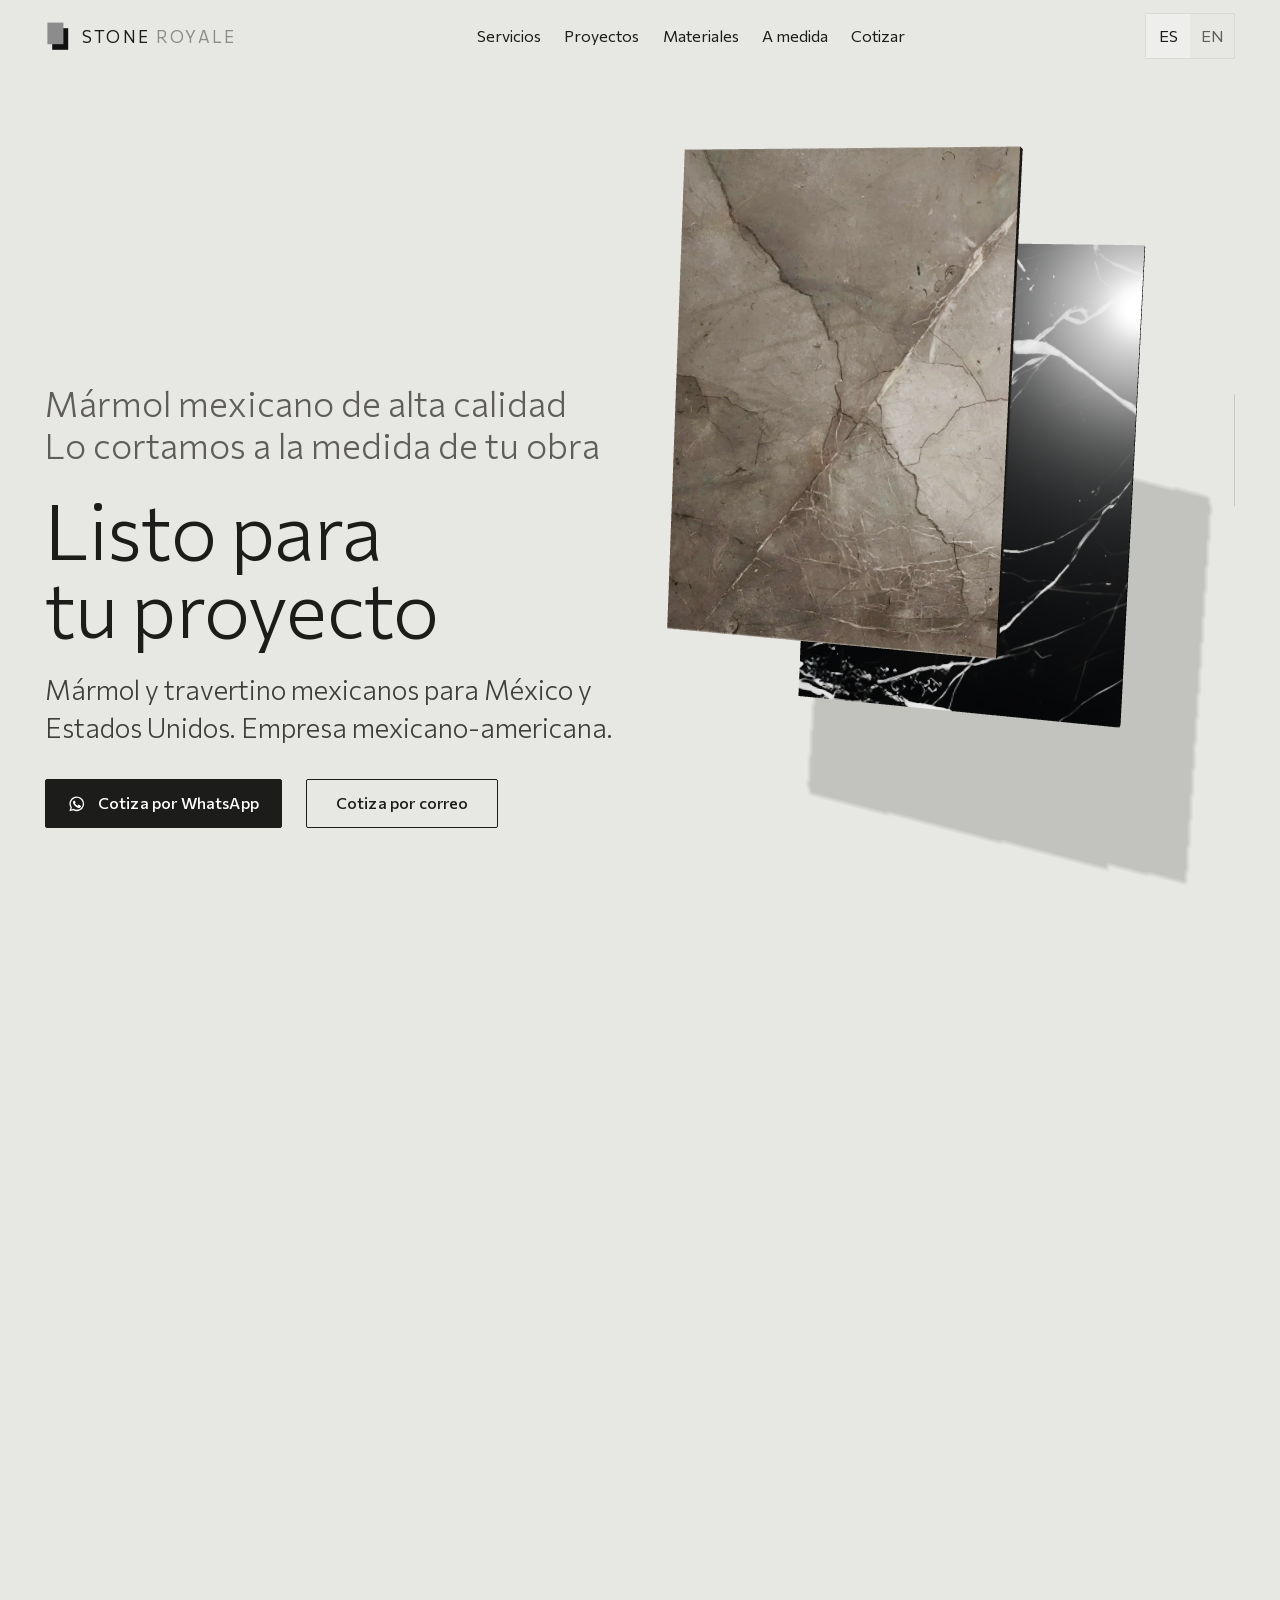
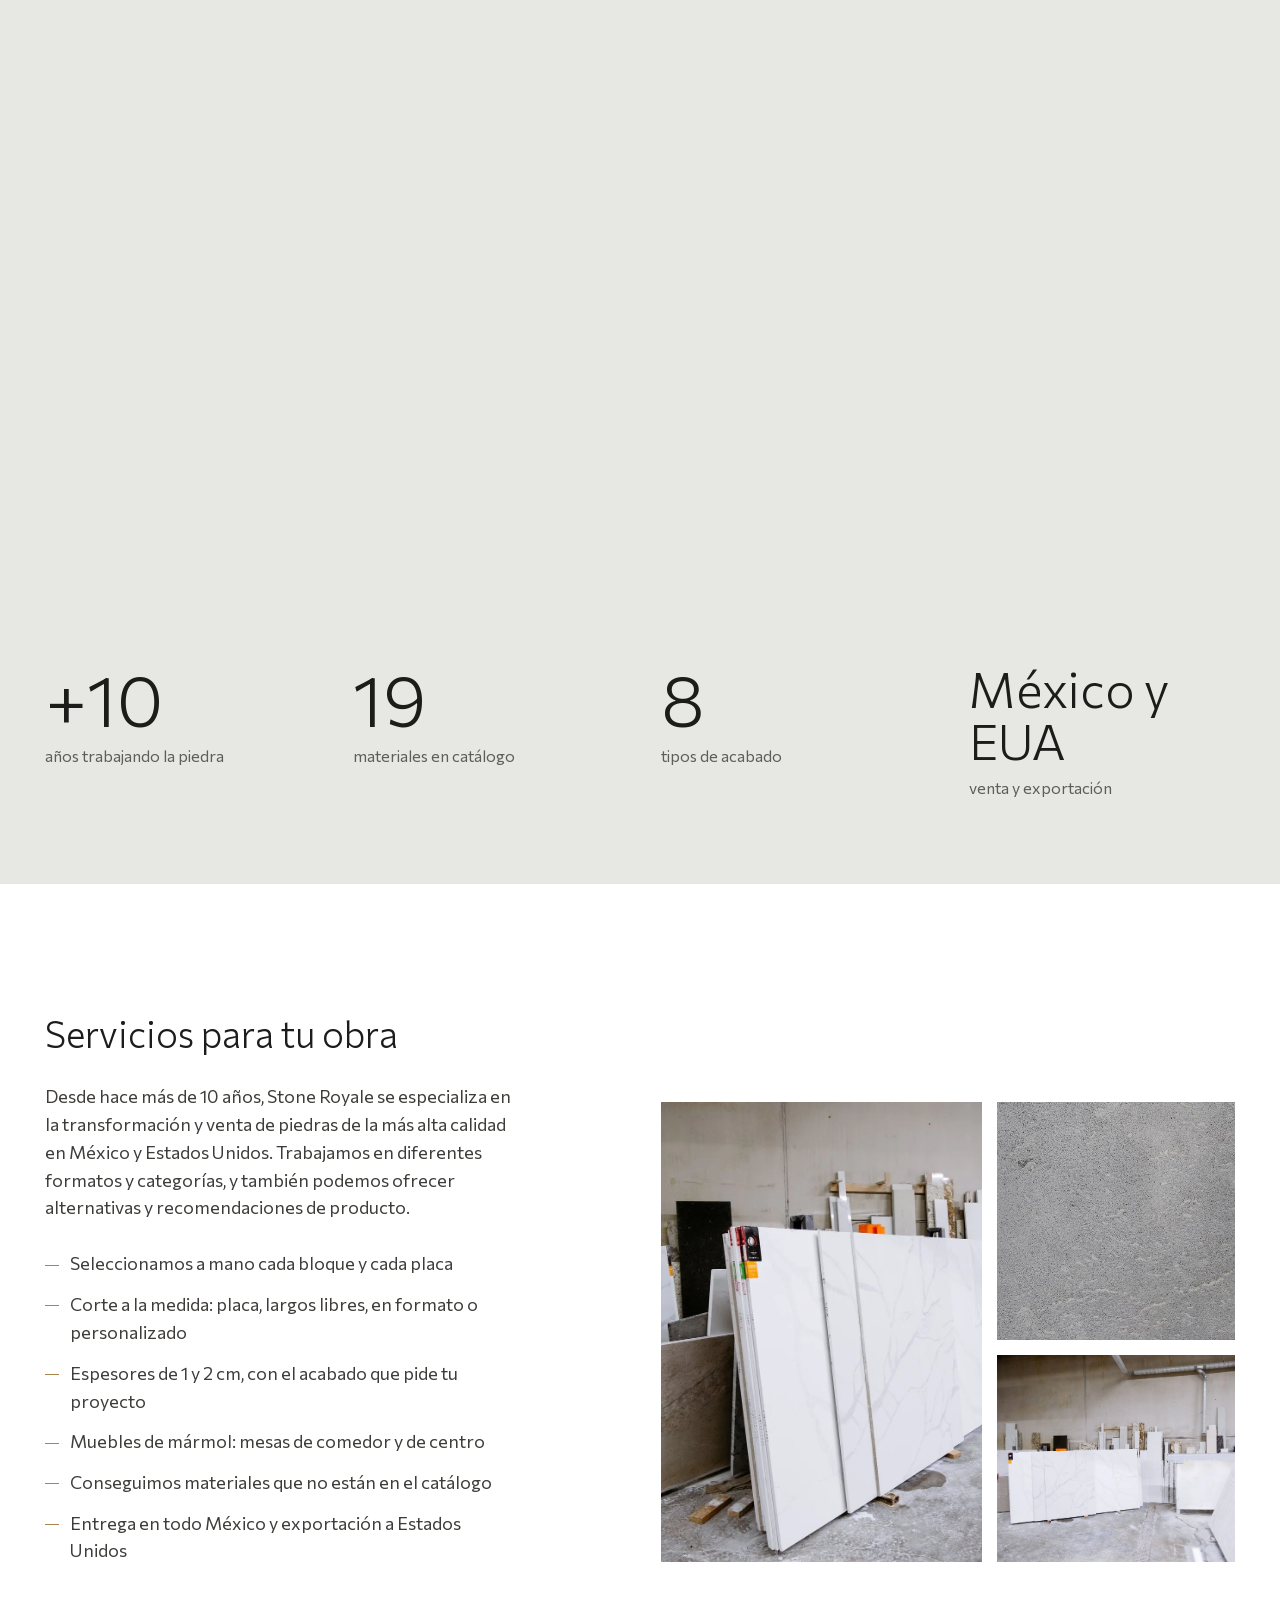
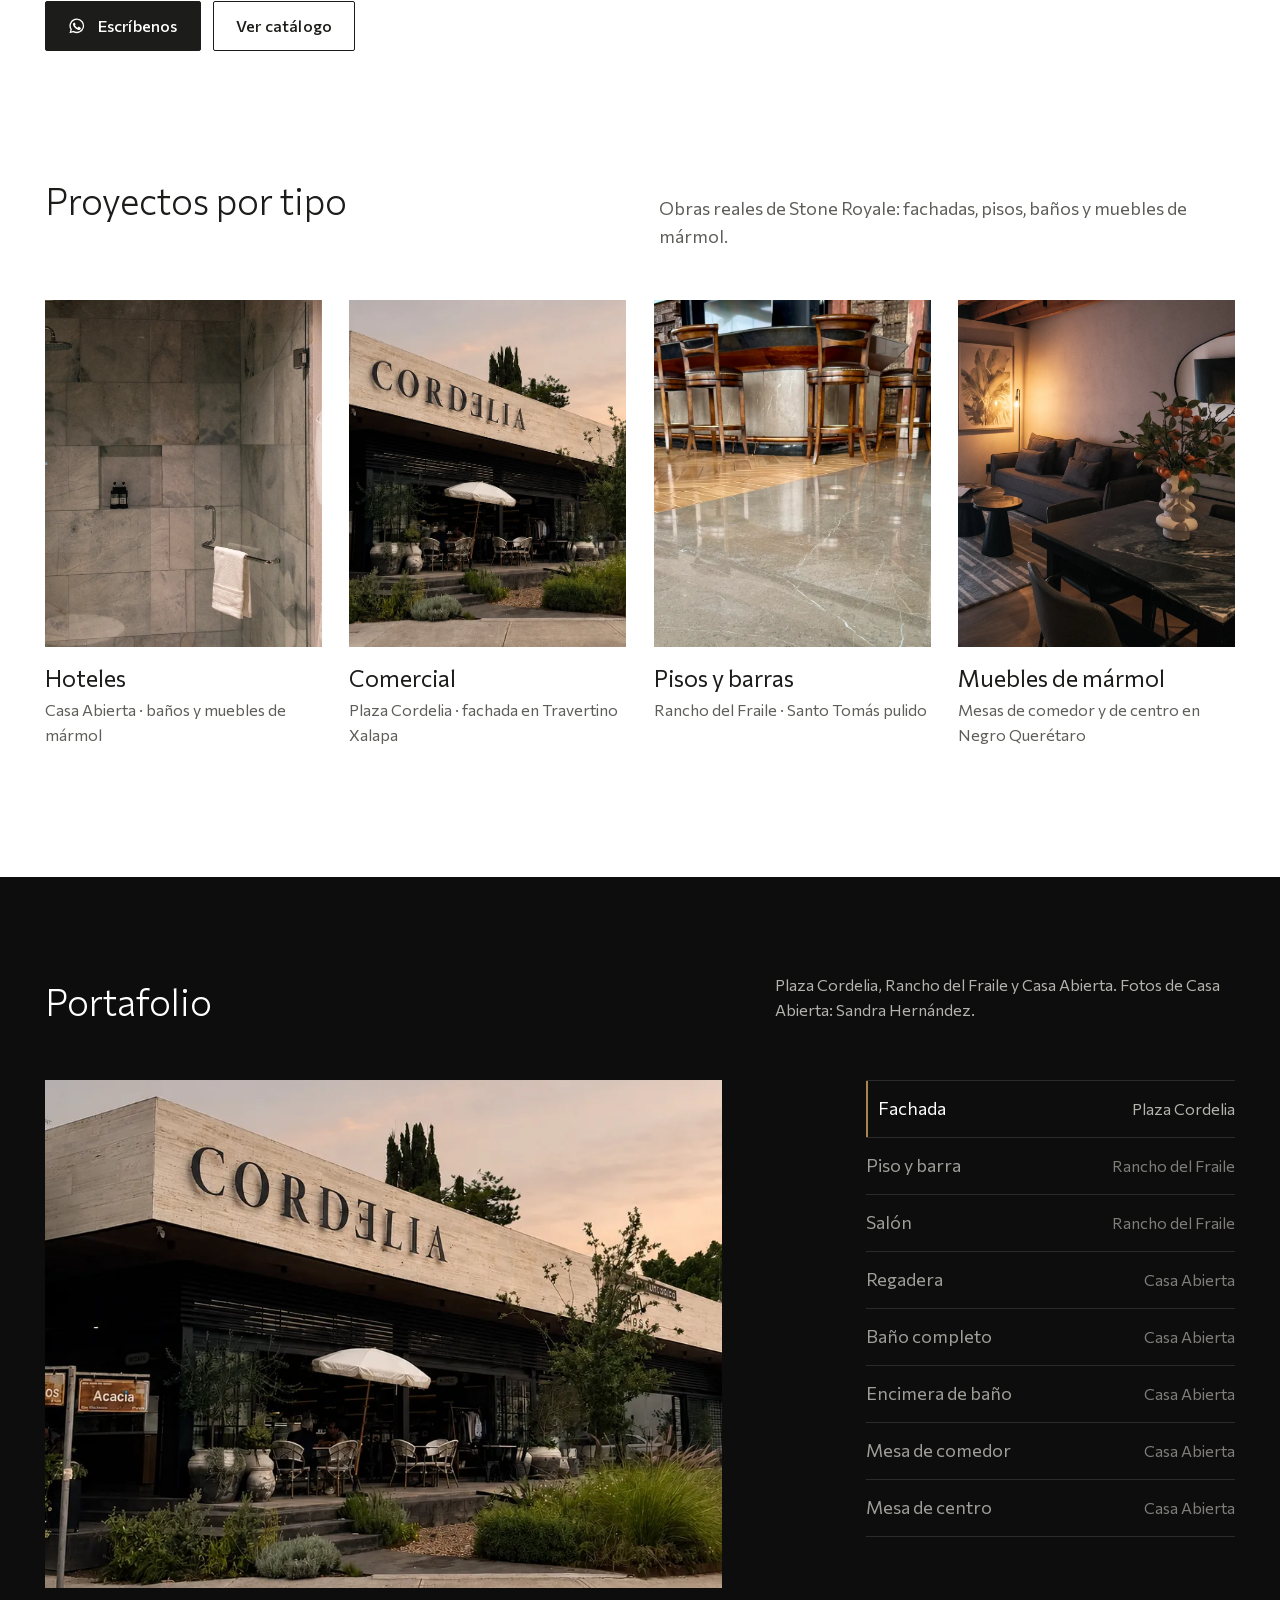
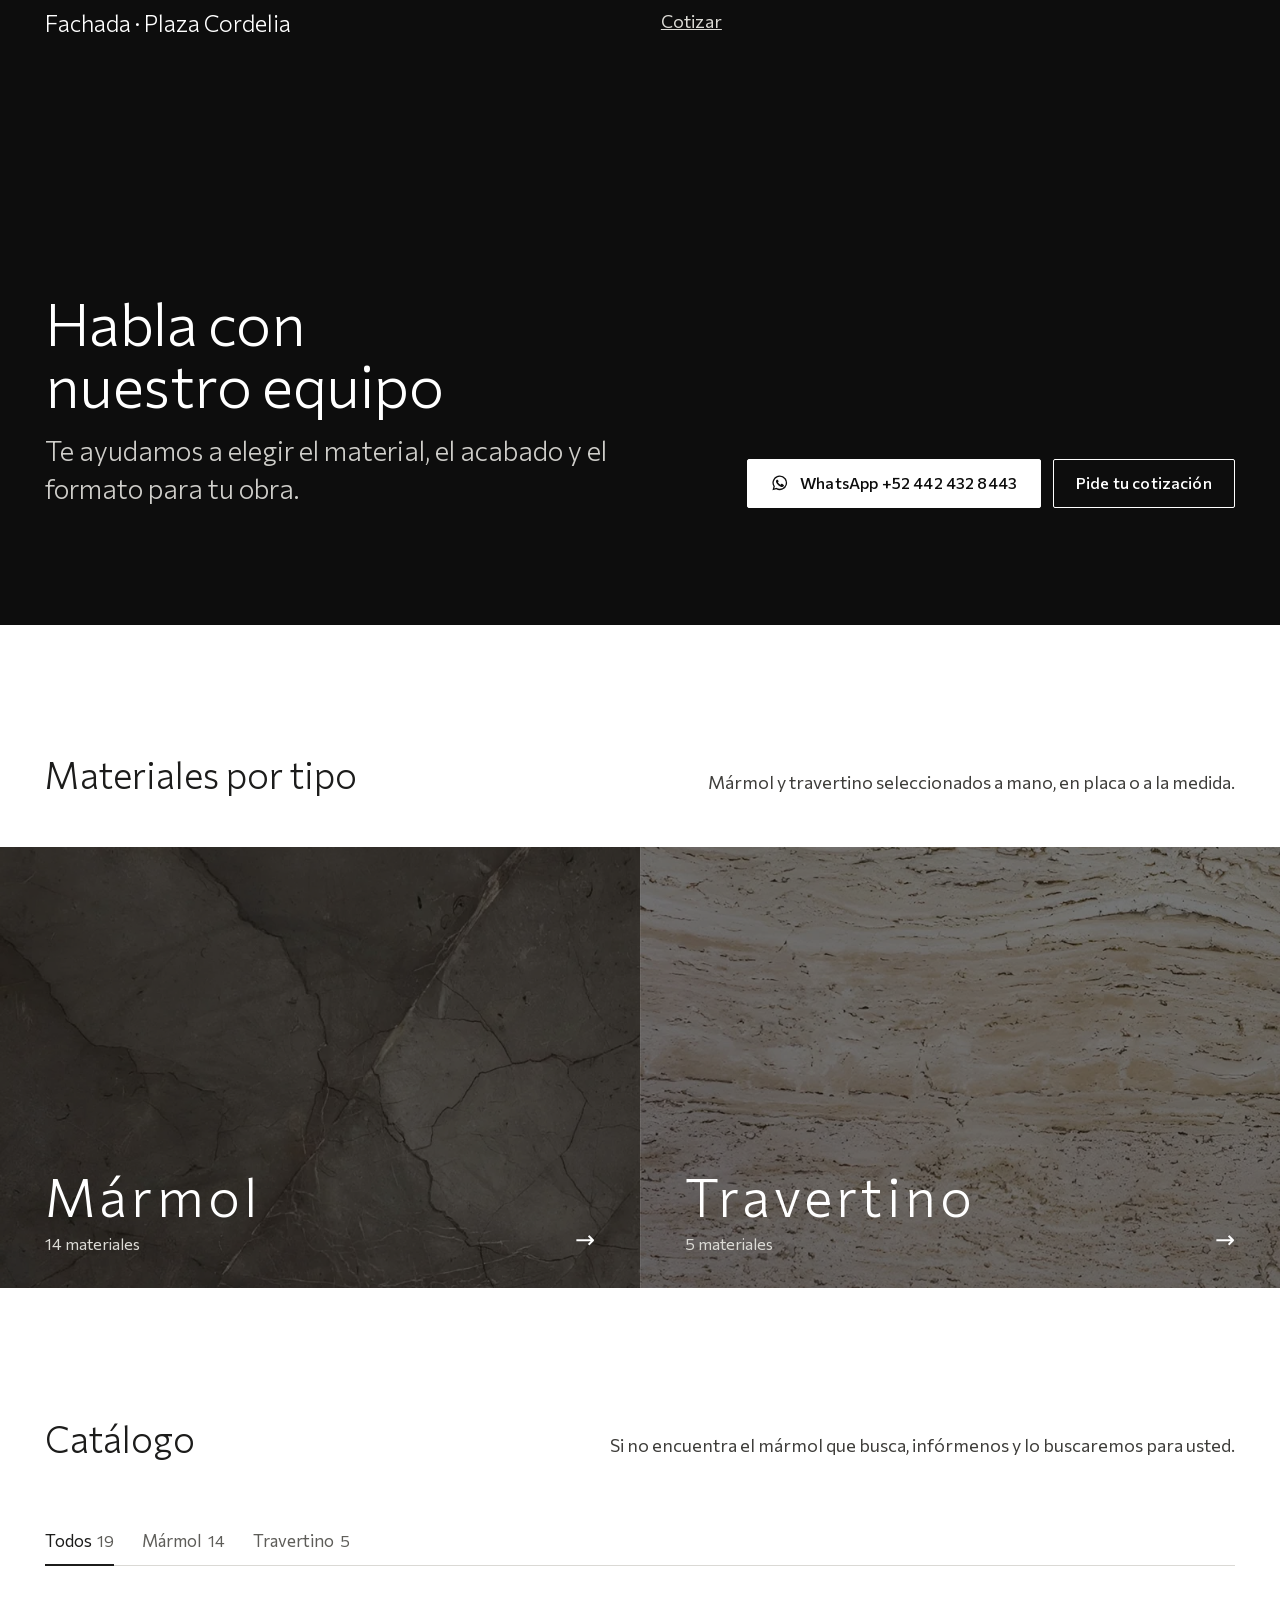
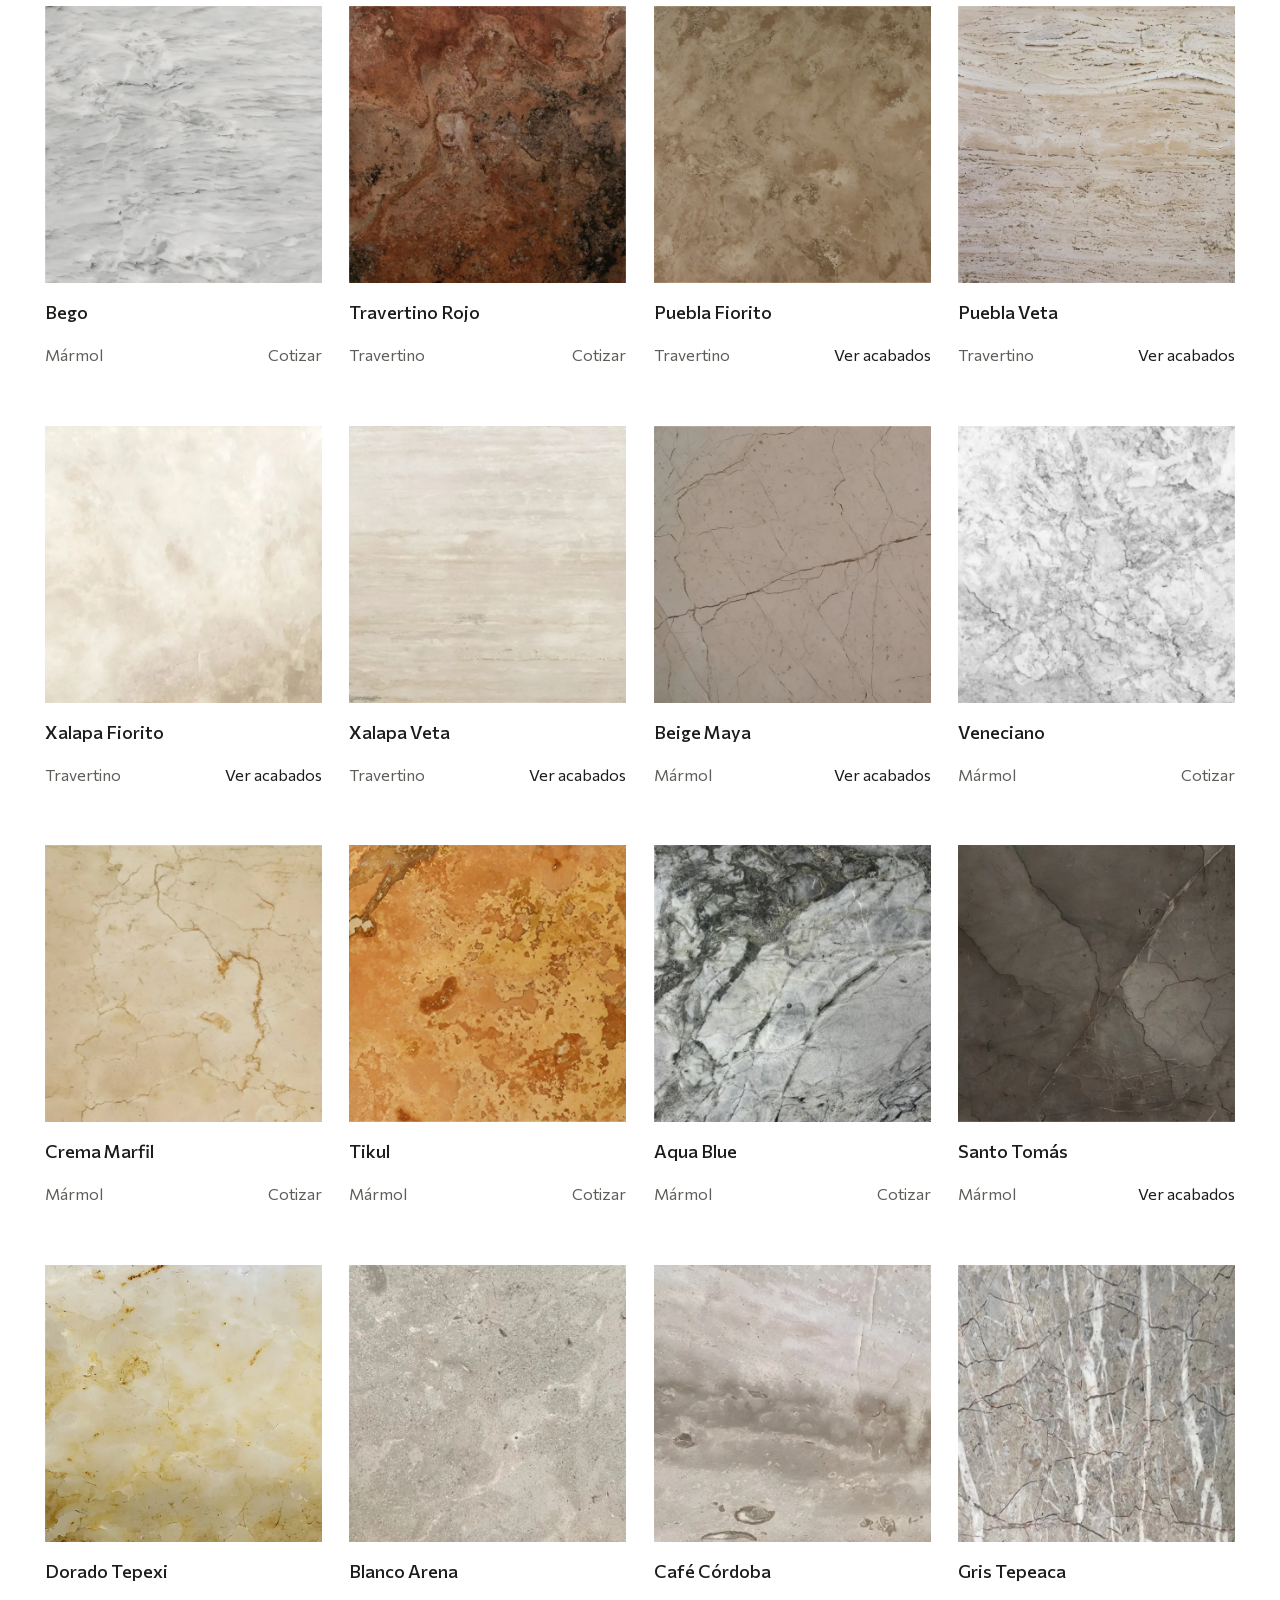
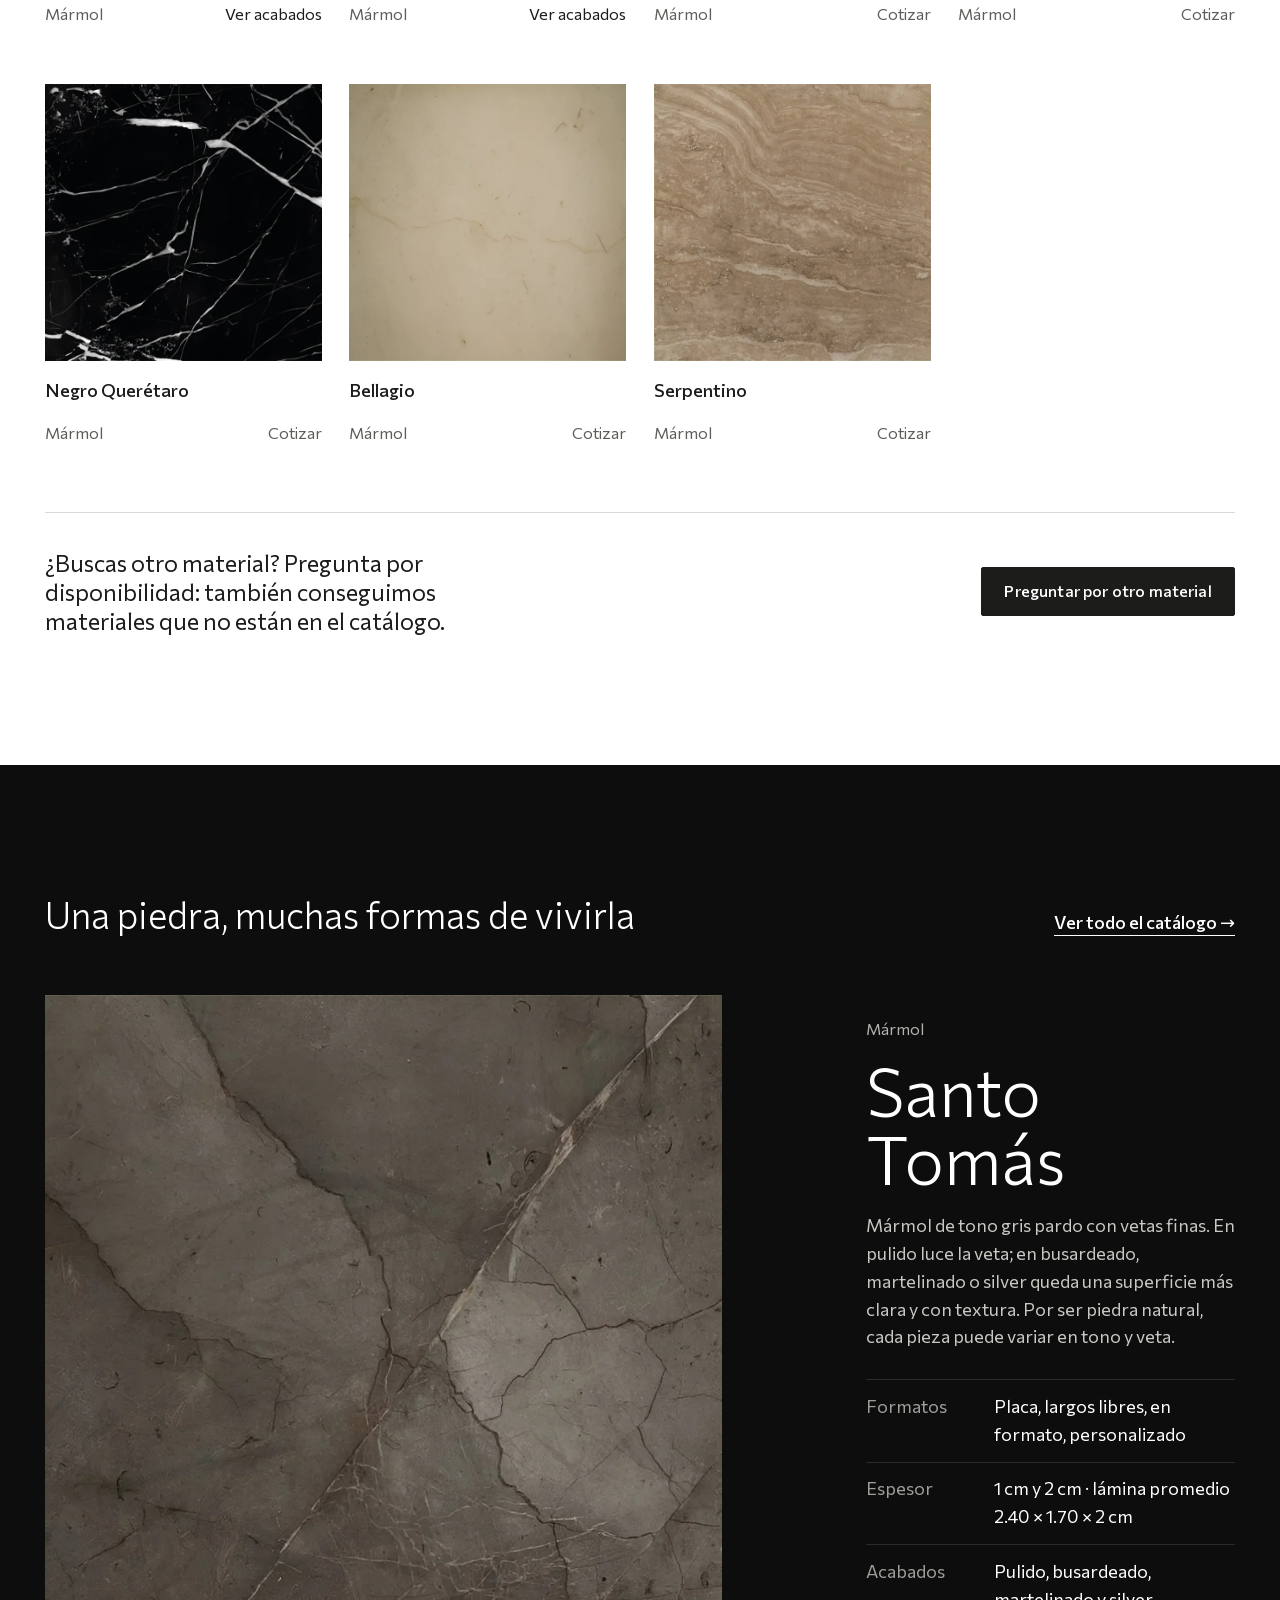
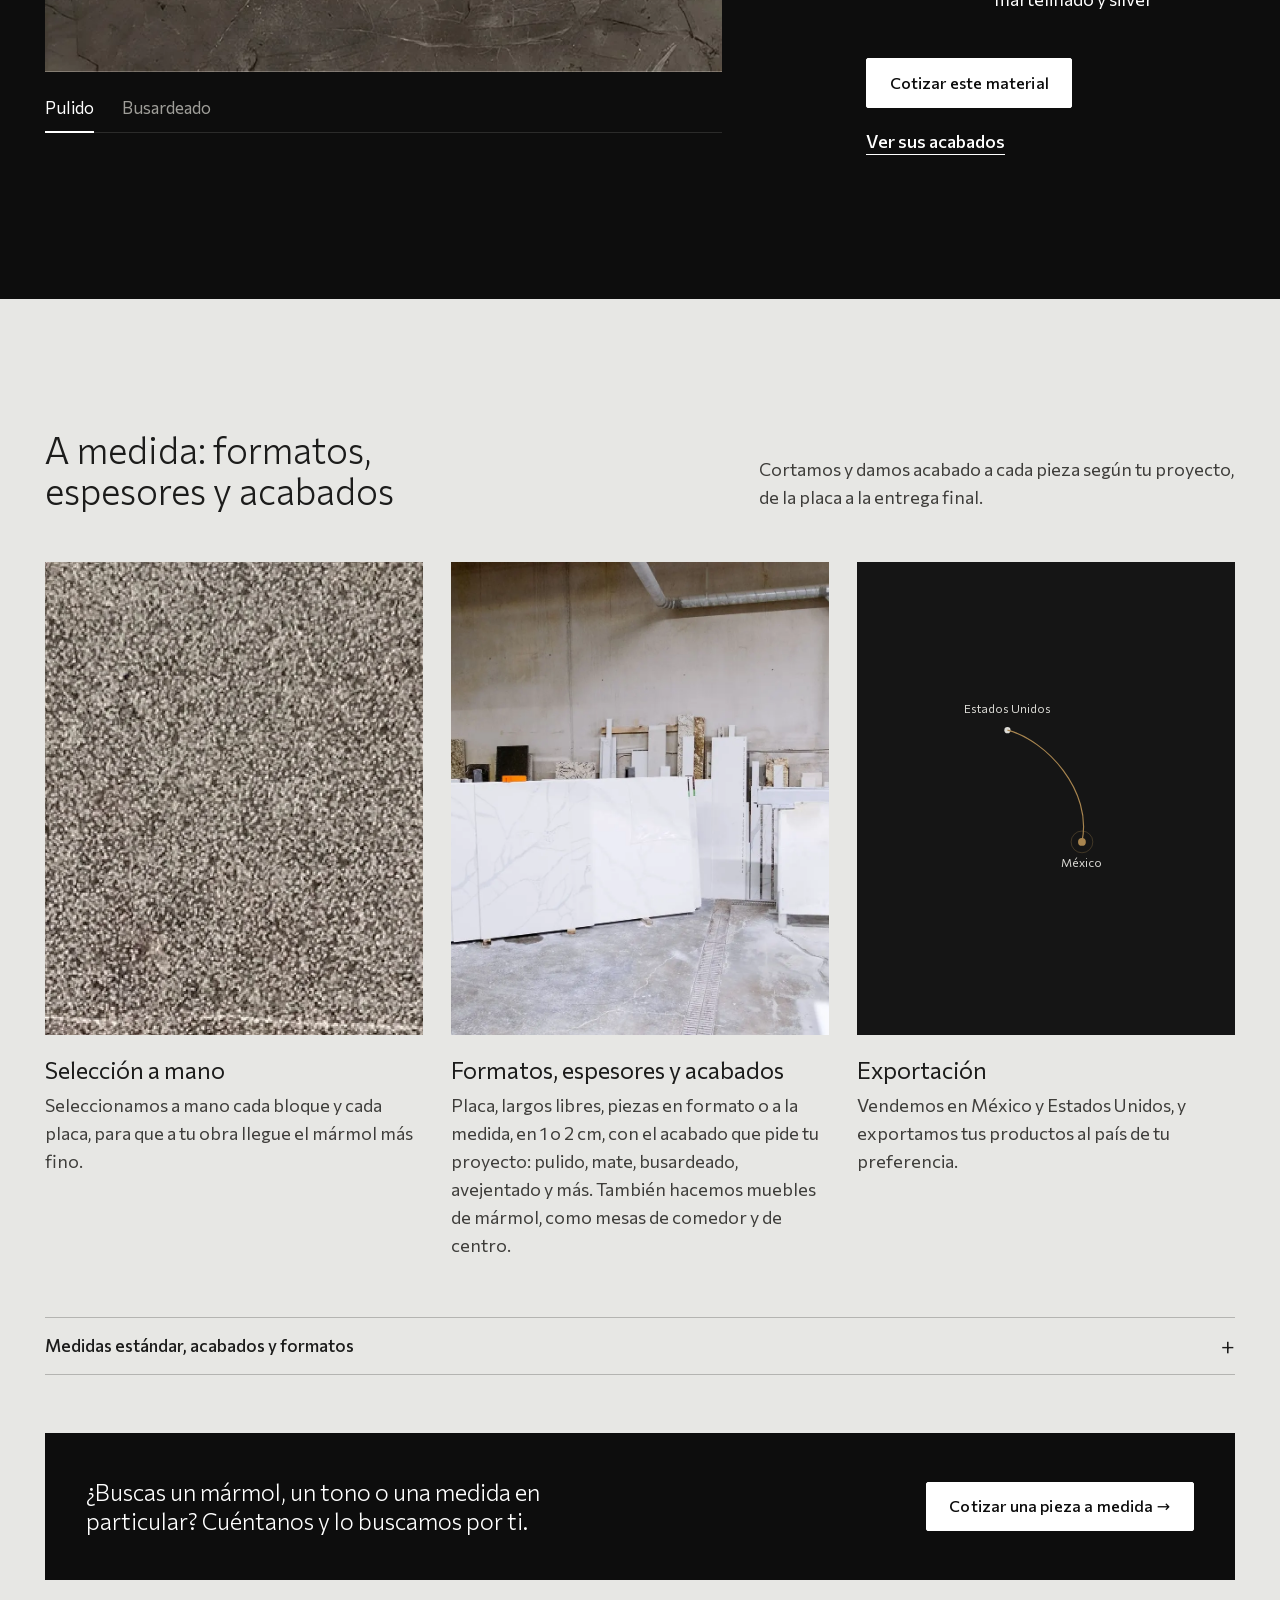
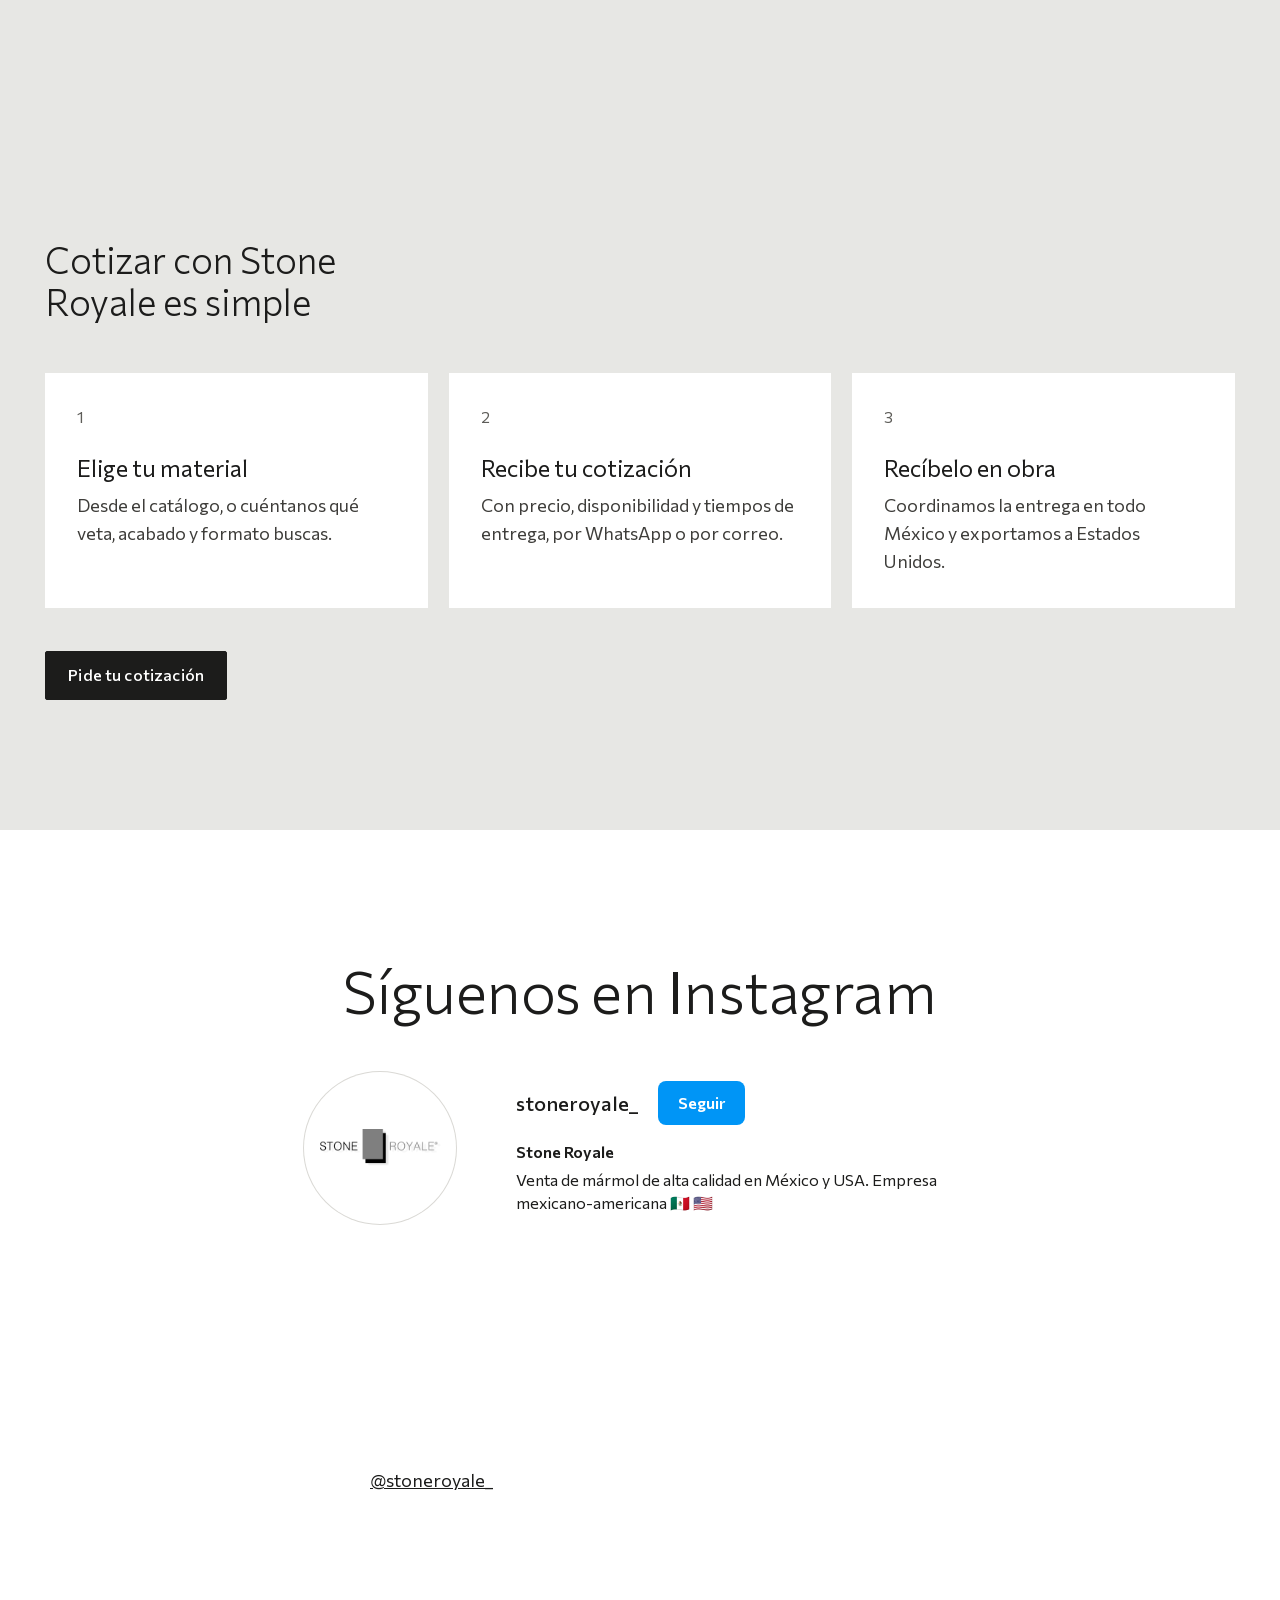
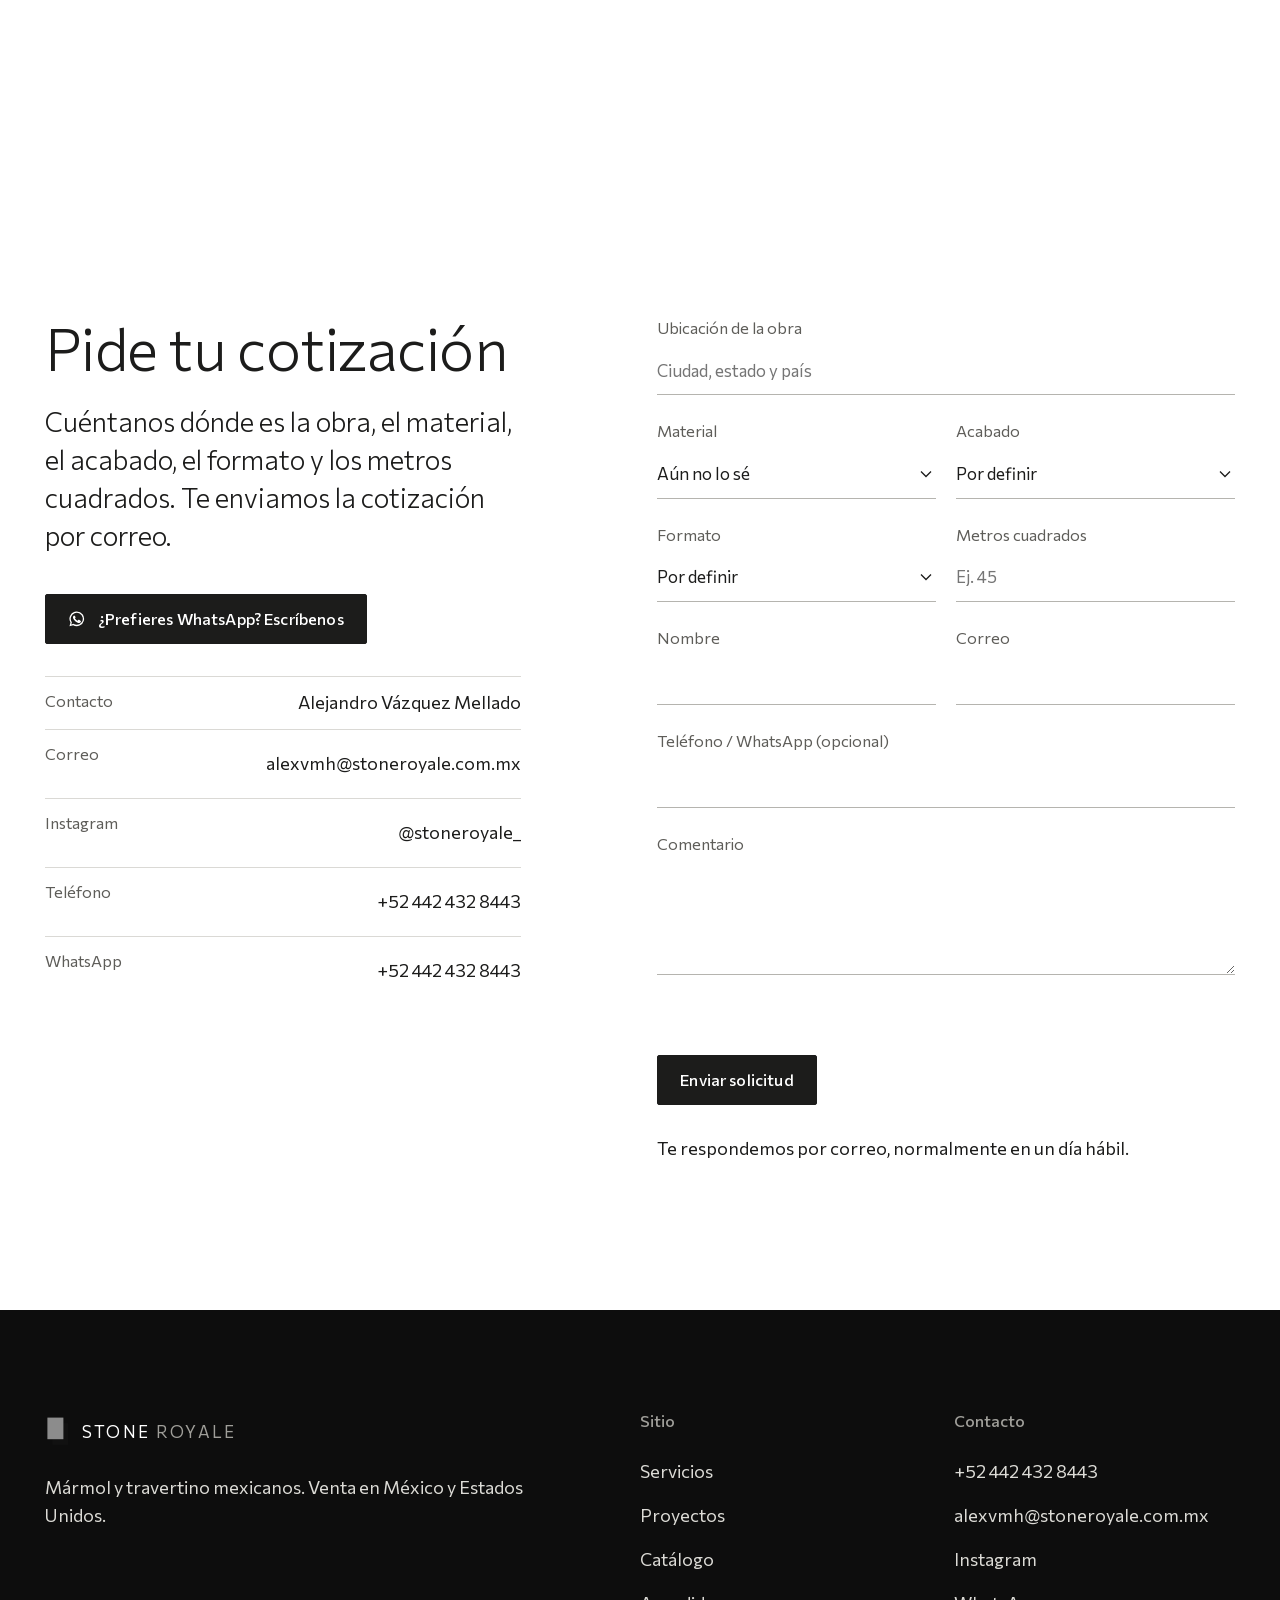
==== commit 7ffbce5e: "WhatsApp y teléfono de Alejandro (+52 442 432 8443), pedido por el señor Alex Co-Authored-By: Claude" ====
--- a/v2/index.html
+++ b/v2/index.html
@@ -376,7 +376,7 @@
 <script src="../assets/vendor/gsap.min.js"></script>
 <script src="../assets/vendor/ScrollTrigger.min.js"></script>
 <script src="../assets/vendor/lenis.min.js"></script>
-<script src="../assets/js/datos.js?v=1118u"></script>
+<script src="../assets/js/datos.js?v=1120a"></script>
 <script>
 /* Cifras de la v2: salen de datos.js (materiales visibles y acabados), nunca escritas a mano. */
 (function (S) {
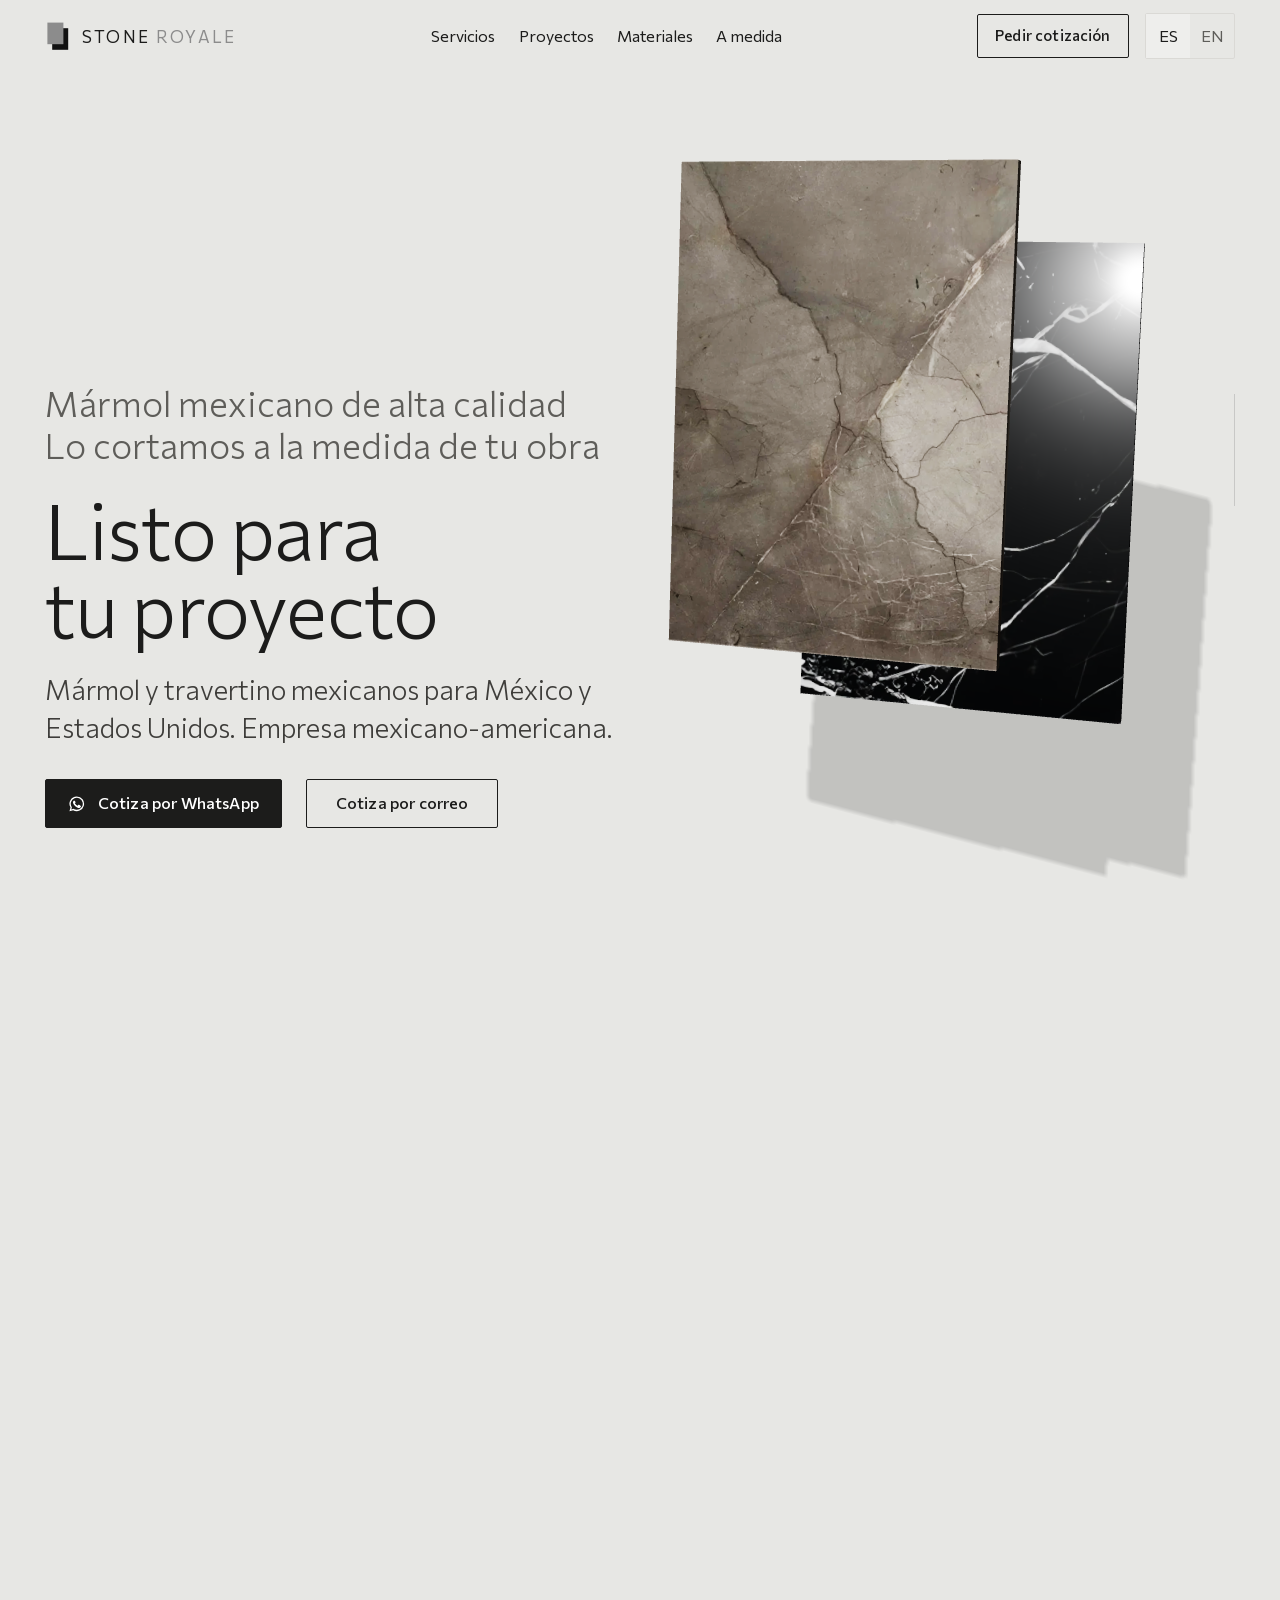
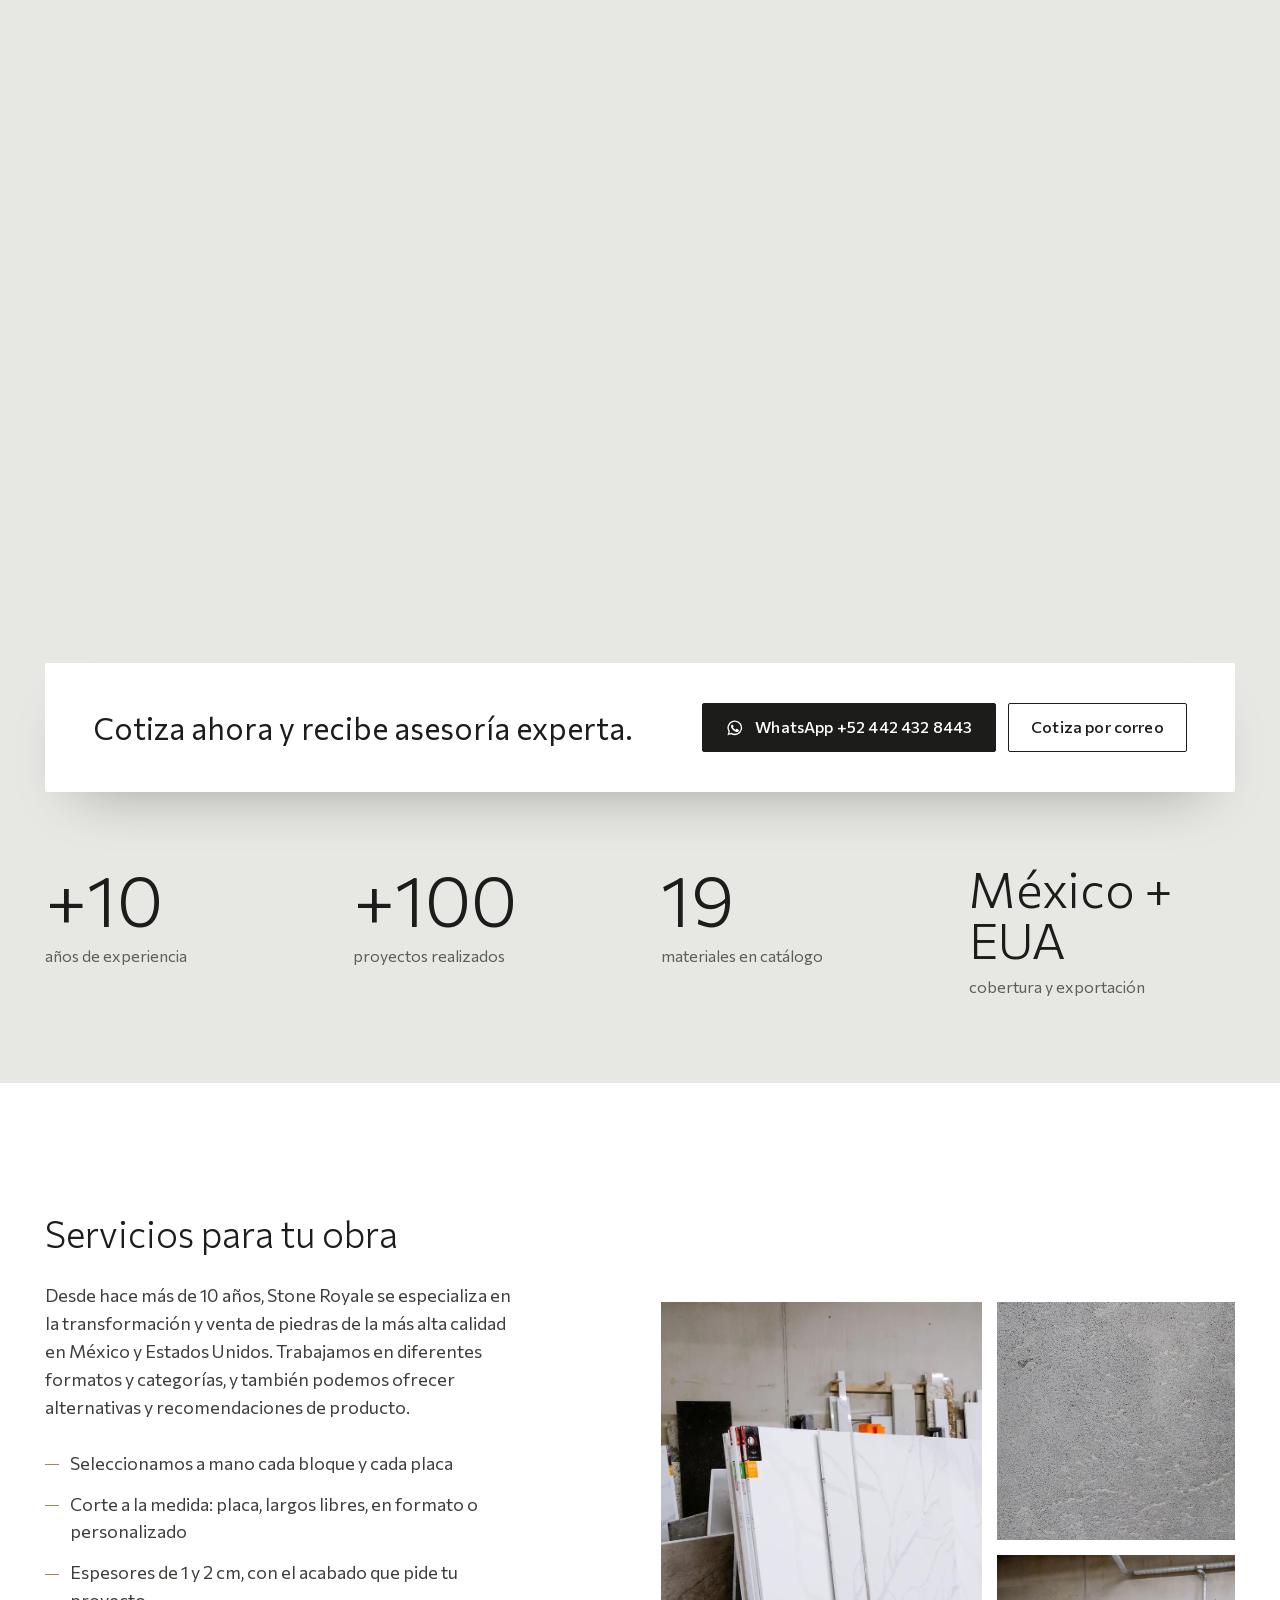
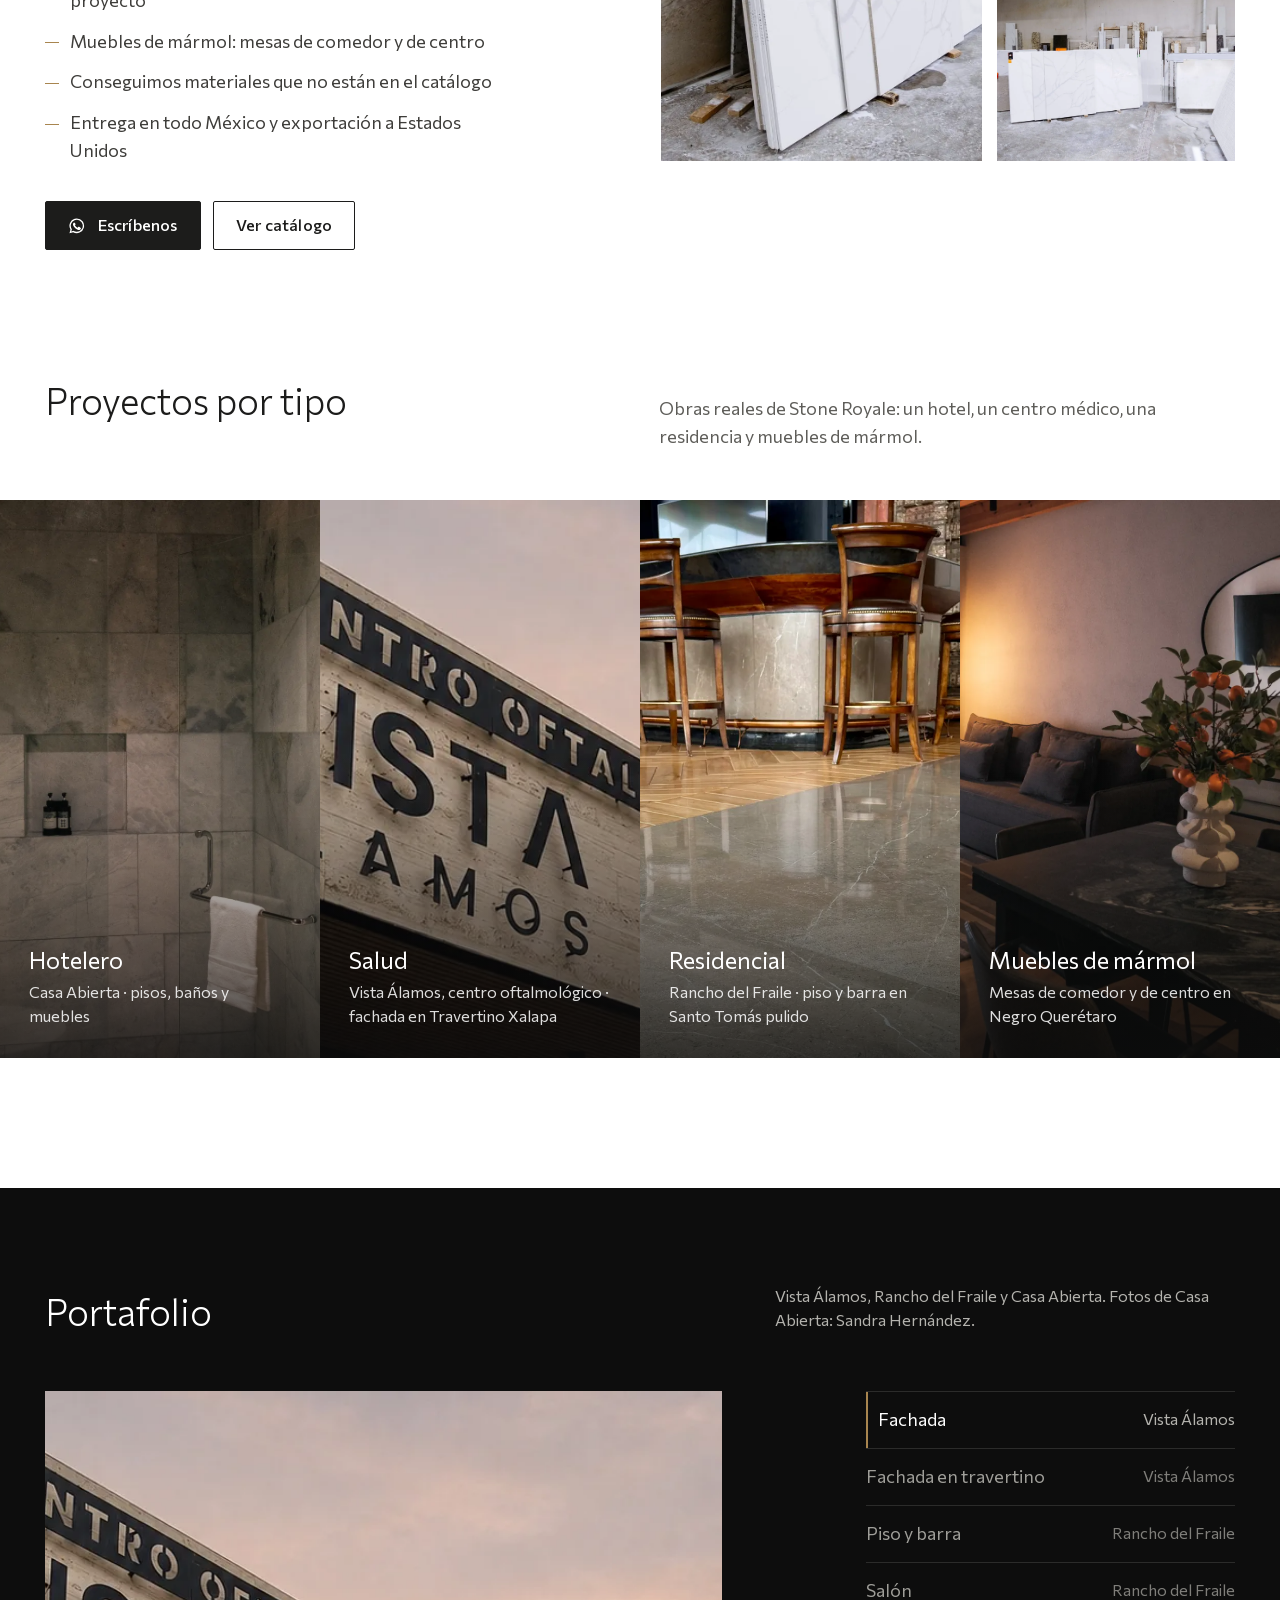
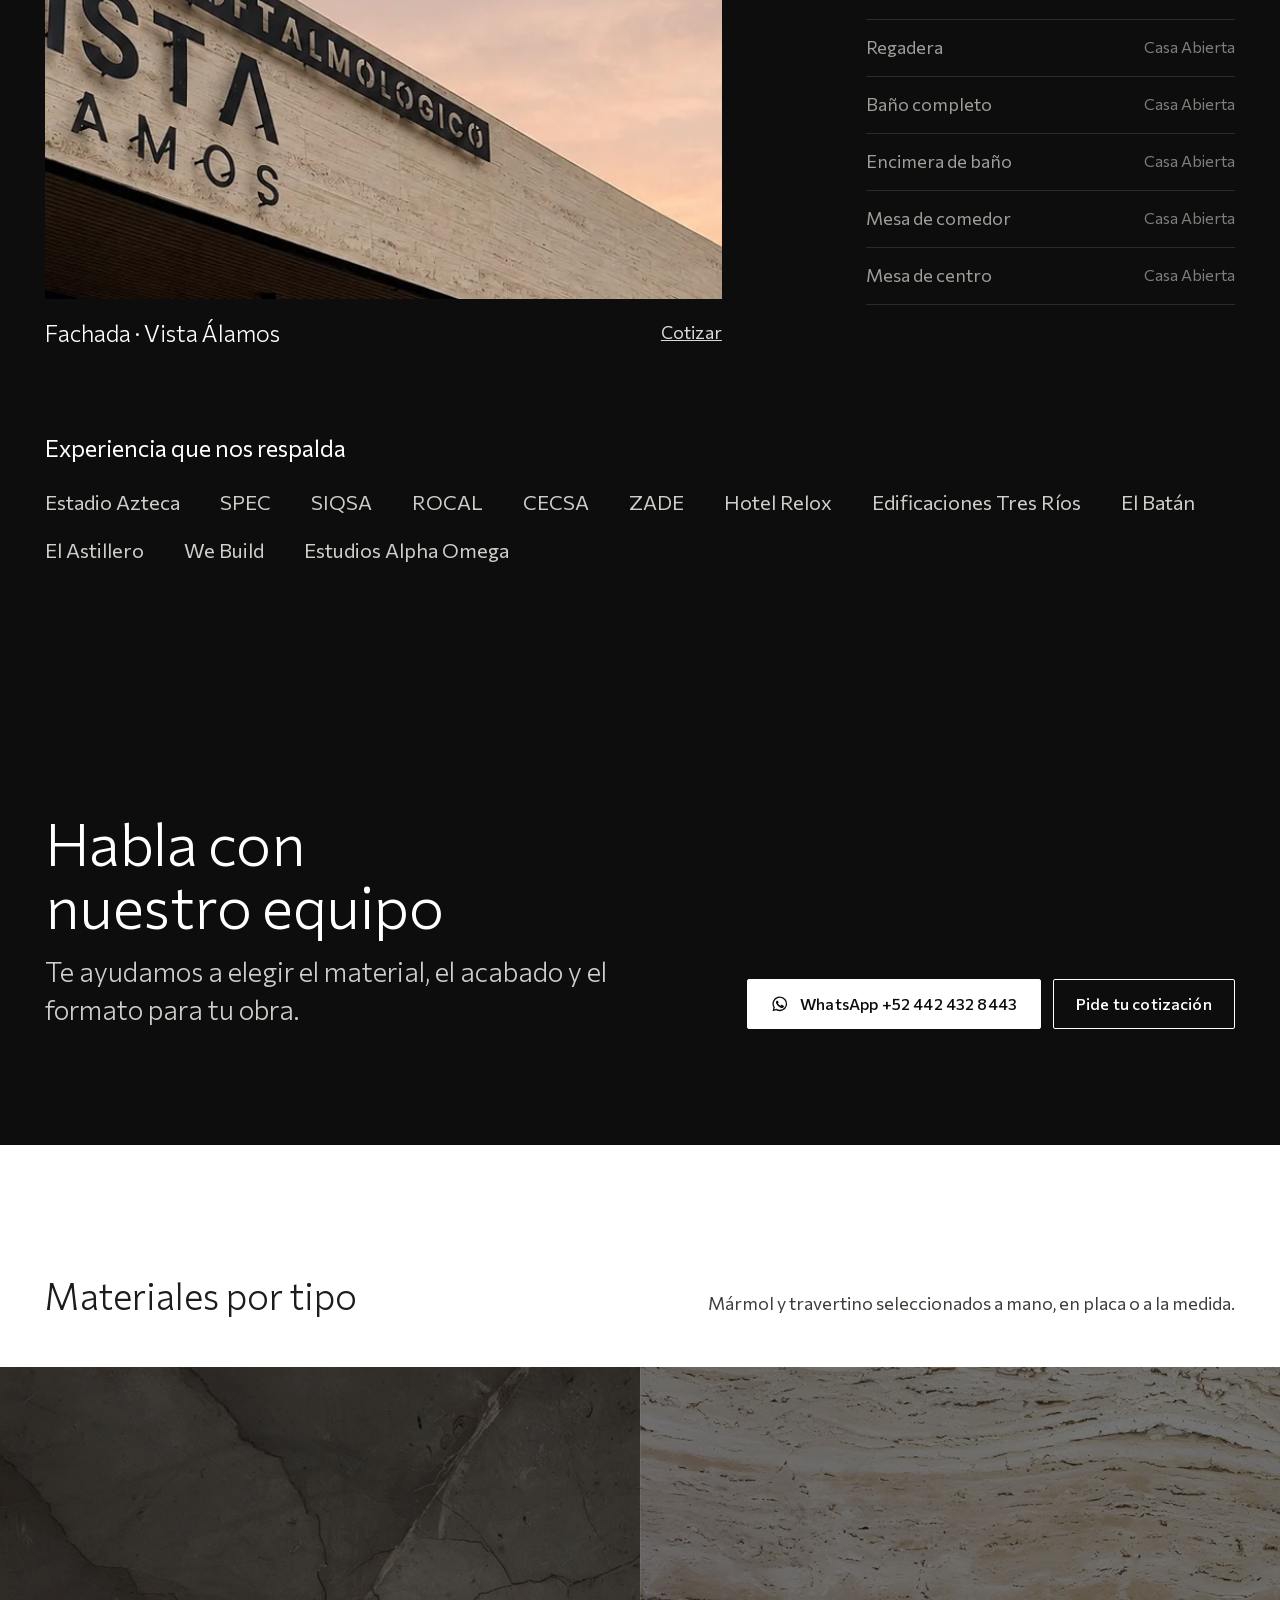
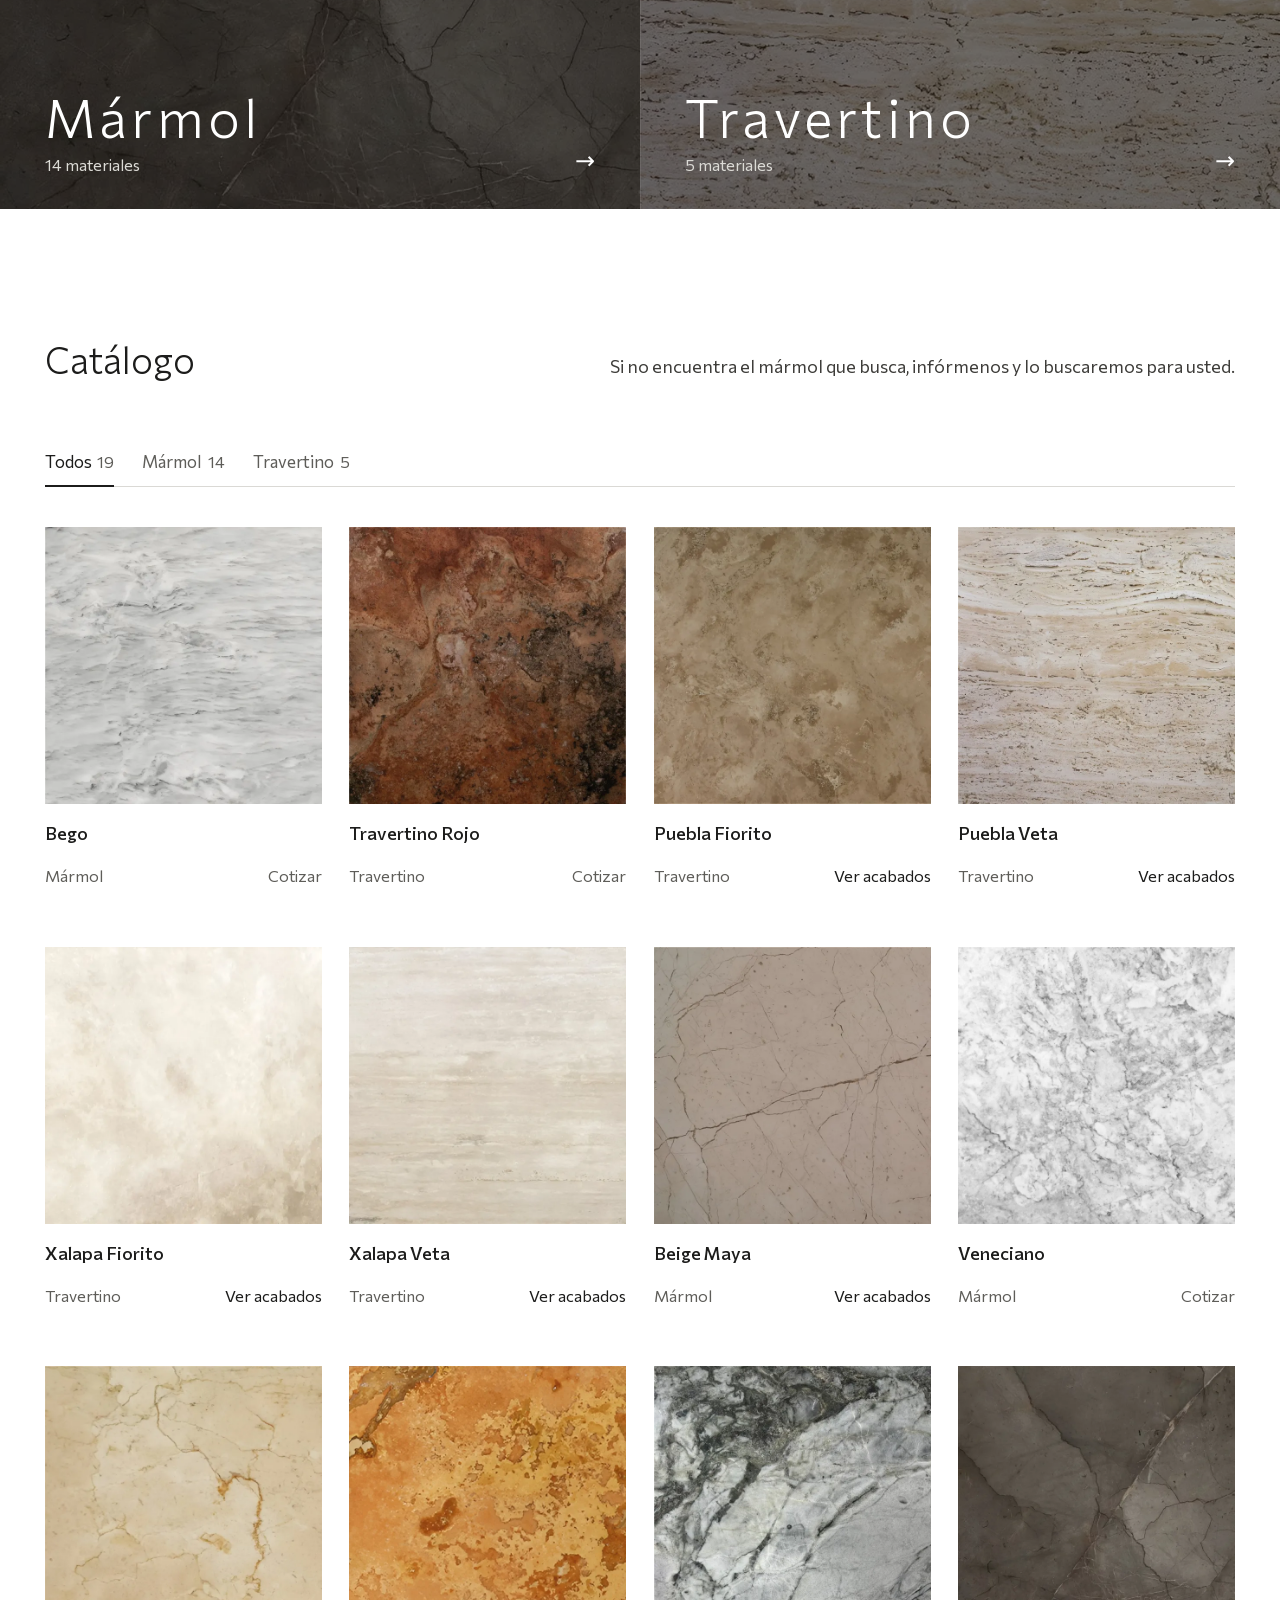
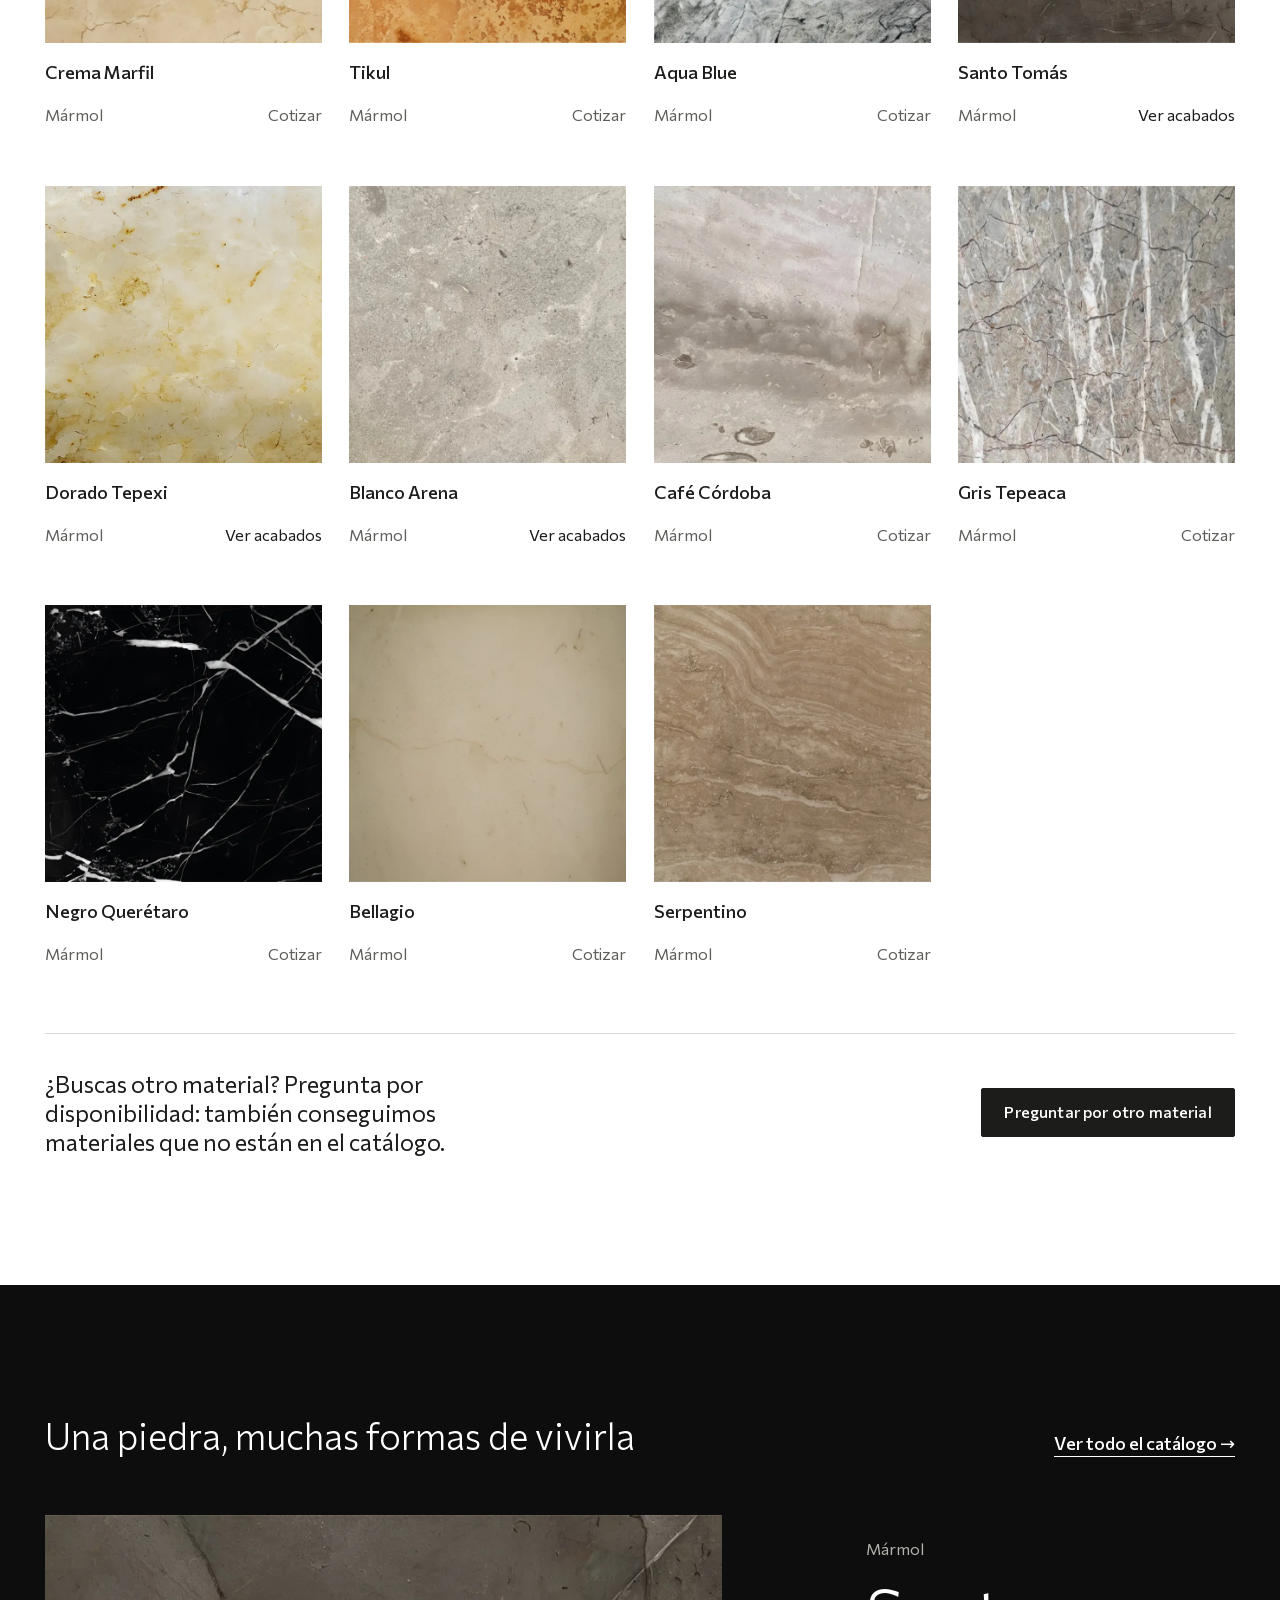
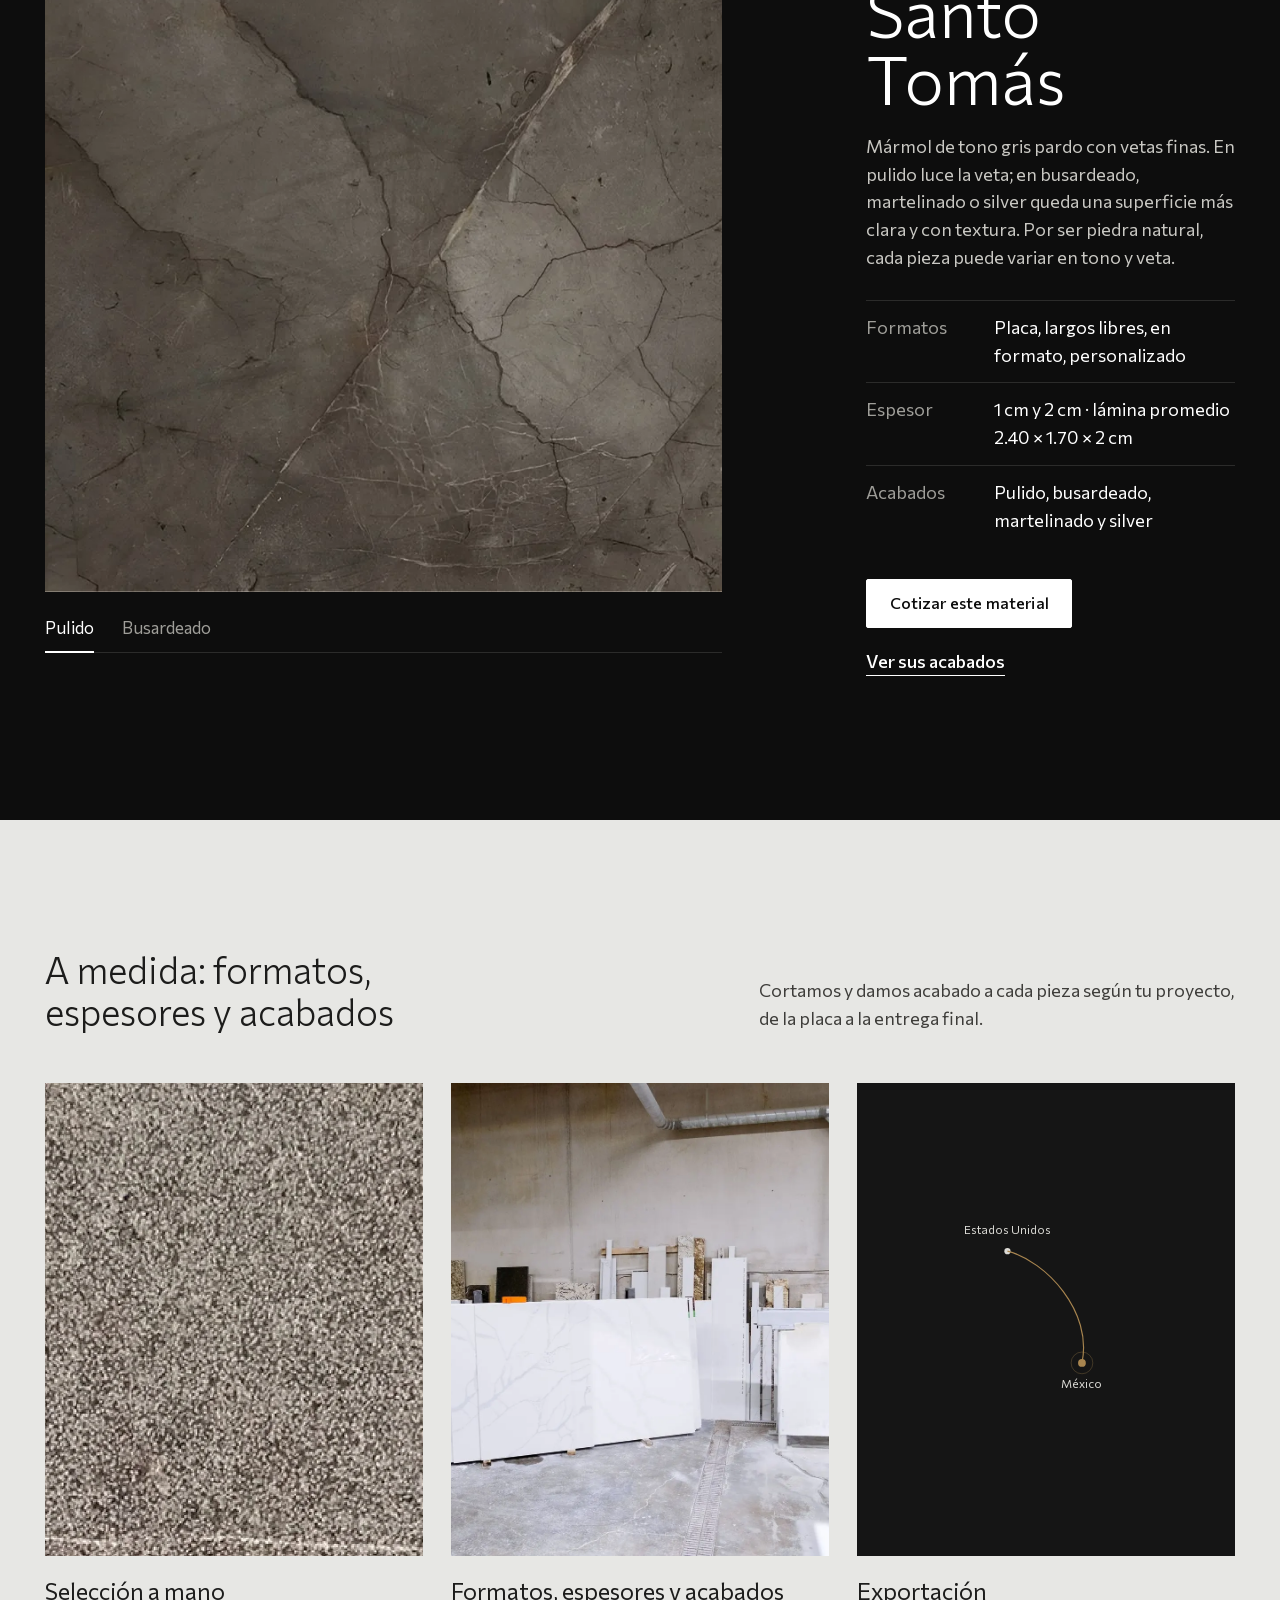
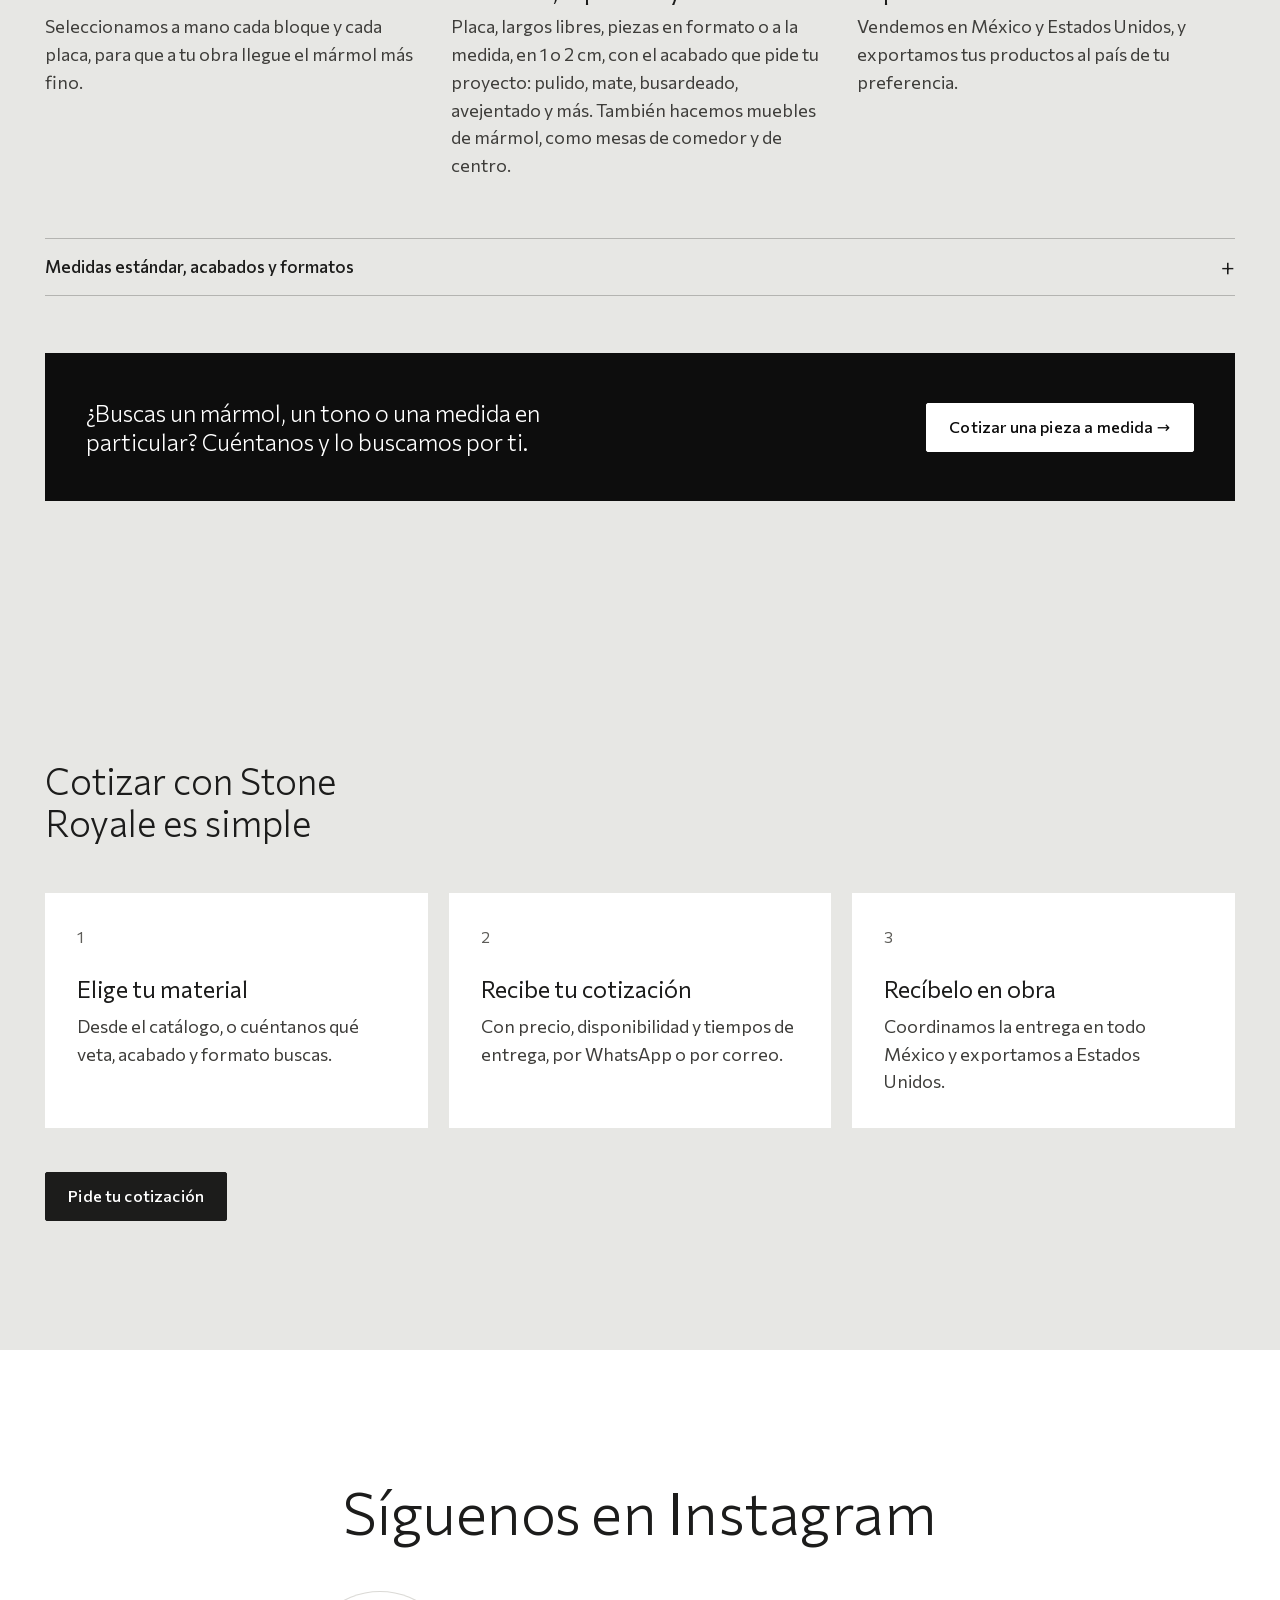
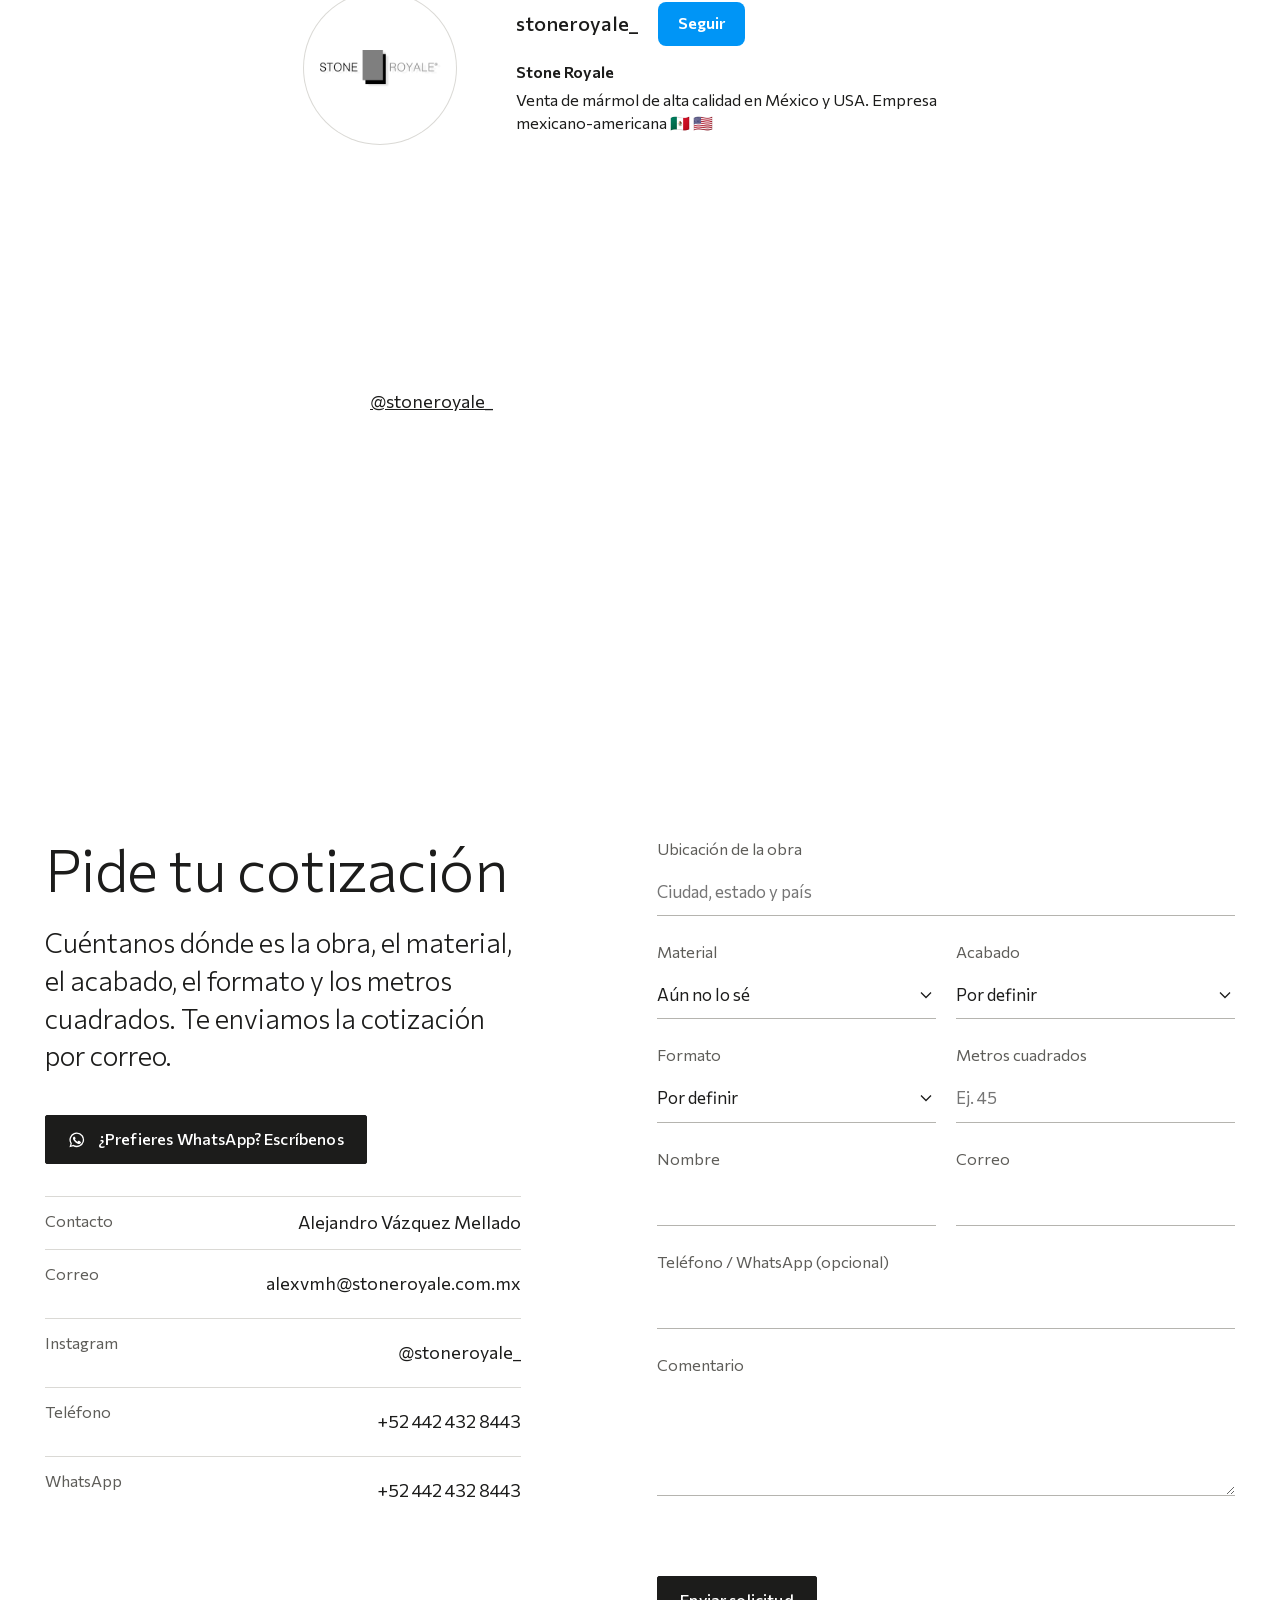
==== commit 53156aca: "v2: más de la referencia Pietra (cabecera, tarjeta de cotización, franjas por tipo, clientes) - Botó" ====
--- a/v2/index.html
+++ b/v2/index.html
@@ -9,7 +9,7 @@
 <meta name="theme-color" content="#FFFFFF">
 <link rel="preload" href="../assets/fonts/commissioner-latin.woff2" as="font" type="font/woff2" crossorigin>
 <link rel="stylesheet" href="../assets/css/sitio.css?v=1118u">
-<link rel="stylesheet" href="v2.css?v=1120a">
+<link rel="stylesheet" href="v2.css?v=1120c">
 <link rel="icon" href="data:image/svg+xml,%3Csvg xmlns='http://www.w3.org/2000/svg' viewBox='0 0 32 38'%3E%3Crect x='9' y='9' width='20' height='27' fill='%23111'/%3E%3Crect x='3' y='2' width='20' height='27' fill='%238C8C8C'/%3E%3C/svg%3E">
 <script>document.documentElement.className = 'js'; window.SR_CFG = { base: '../', ficha: '../ficha.html', inicio: 'index.html' };</script>
 </head>
@@ -27,9 +27,9 @@
       <a href="#proyectos" data-en="Projects">Proyectos</a>
       <a href="#colecciones" data-en="Materials">Materiales</a>
       <a href="#a-medida" data-en="Made to measure">A medida</a>
-      <a href="#cotizar" data-en="Get a quote">Cotizar</a>
     </nav>
     <div style="display:flex;align-items:center;gap:.5rem">
+      <a class="boton boton--claro cabecera-cta" href="#cotizar" data-en="Request a quote">Pedir cotización</a>
       <div class="idioma" role="group" aria-label="Idioma"><button type="button" data-idioma="es" aria-pressed="true">ES</button><button type="button" data-idioma="en" aria-pressed="false">EN</button></div>
       <button class="menu-boton" type="button" aria-expanded="false" aria-controls="menu" aria-label="Abrir menú"><i></i><i></i></button>
     </div>
@@ -85,11 +85,20 @@
   </section>
 
   <section class="cifras" aria-label="Stone Royale en cifras">
+    <div class="contenedor">
+      <div class="tarjeta-cotiza revela">
+        <p class="tarjeta-cotiza-titulo" data-en="Get a quote now with expert advice.">Cotiza ahora y recibe asesoría experta.</p>
+        <div class="botones-fila">
+          <a class="boton" data-wa data-solo-tel hidden href="#" target="_blank" rel="noopener"><svg aria-hidden="true"><use href="#wa"/></svg><span>WhatsApp <b class="tel-num" data-tel-texto></b></span></a>
+          <a class="boton boton--claro" href="#cotizar" data-en="Quote by email">Cotiza por correo</a>
+        </div>
+      </div>
+    </div>
     <ul class="contenedor cifras-lista">
-      <li class="revela"><span class="cifra">+10</span><span class="cifra-texto" data-en="years working stone">años trabajando la piedra</span></li>
+      <li class="revela"><span class="cifra">+10</span><span class="cifra-texto" data-en="years of experience">años de experiencia</span></li>
+      <li class="revela"><span class="cifra">+100</span><span class="cifra-texto" data-en="completed projects">proyectos realizados</span></li>
       <li class="revela"><span class="cifra" data-cifra="materiales"></span><span class="cifra-texto" data-en="materials in the catalog">materiales en catálogo</span></li>
-      <li class="revela"><span class="cifra" data-cifra="acabados"></span><span class="cifra-texto" data-en="types of finish">tipos de acabado</span></li>
-      <li class="revela"><span class="cifra cifra--palabra" data-en="Mexico and USA">México y EUA</span><span class="cifra-texto" data-en="sales and export">venta y exportación</span></li>
+      <li class="revela"><span class="cifra cifra--palabra" data-en="Mexico + USA">México + EUA</span><span class="cifra-texto" data-en="coverage and export">cobertura y exportación</span></li>
     </ul>
   </section>
 
@@ -123,29 +132,30 @@
     <div class="contenedor">
       <div class="tipos-cabeza revela">
         <h2 class="t-l" id="tipos-titulo" data-en="Projects by type">Proyectos por tipo</h2>
-        <p data-en="Real Stone Royale projects: façades, floors, bathrooms and marble furniture.">Obras reales de Stone Royale: fachadas, pisos, baños y muebles de mármol.</p>
-      </div>
-      <ul class="tipos-lista">
-        <li class="revela"><a href="#proyectos" data-obra="ca-regadera-marmol-blanco"><span class="tipo-foto"><img src="../assets/img/usos/ca-regadera-marmol-blanco.webp" alt="Regadera revestida en mármol blanco veteado, hotel Casa Abierta" data-en-alt="Shower clad in veined white marble, Casa Abierta hotel" loading="lazy"></span><span class="t-m" data-en="Hotels">Hoteles</span><span class="meta" data-en="Casa Abierta · bathrooms and marble furniture">Casa Abierta · baños y muebles de mármol</span></a></li>
-        <li class="revela"><a href="#proyectos" data-obra="pr-cordelia-fachada-travertino"><span class="tipo-foto"><img src="../assets/img/usos/pr-cordelia-fachada-travertino.webp" alt="Fachada de la plaza Cordelia en Travertino Xalapa al corte" data-en-alt="Plaza Cordelia façade in saw-cut Xalapa travertine" loading="lazy"></span><span class="t-m" data-en="Commercial">Comercial</span><span class="meta" data-en="Plaza Cordelia · façade in Xalapa travertine">Plaza Cordelia · fachada en Travertino Xalapa</span></a></li>
-        <li class="revela"><a href="#proyectos" data-obra="pr-rancho-piso-barra-santo-tomas"><span class="tipo-foto"><img src="../assets/img/usos/pr-rancho-piso-barra-santo-tomas.webp" alt="Piso y frente de barra en mármol Santo Tomás, Rancho del Fraile" data-en-alt="Floor and bar front in Santo Tomás marble, Rancho del Fraile" loading="lazy"></span><span class="t-m" data-en="Floors and bars">Pisos y barras</span><span class="meta" data-en="Rancho del Fraile · polished Santo Tomás">Rancho del Fraile · Santo Tomás pulido</span></a></li>
-        <li class="revela"><a href="#proyectos" data-obra="ca-mesa-comedor-marmol"><span class="tipo-foto"><img src="../assets/img/usos/ca-mesa-comedor-marmol.webp" alt="Mesa de comedor con cubierta de mármol Negro Querétaro" data-en-alt="Dining table with a Negro Querétaro marble top" loading="lazy"></span><span class="t-m" data-en="Marble furniture">Muebles de mármol</span><span class="meta" data-en="Dining and coffee tables in Negro Querétaro">Mesas de comedor y de centro en Negro Querétaro</span></a></li>
-      </ul>
-    </div>
+        <p data-en="Real Stone Royale projects: a hotel, a medical center, a residence and marble furniture.">Obras reales de Stone Royale: un hotel, un centro médico, una residencia y muebles de mármol.</p>
+      </div>
+    </div>
+    <ul class="tipos-franjas">
+      <li><a href="#proyectos" data-obra="ca-regadera-marmol-blanco"><img src="../assets/img/usos/ca-regadera-marmol-blanco.webp" alt="Regadera revestida en mármol blanco veteado, hotel Casa Abierta" data-en-alt="Shower clad in veined white marble, Casa Abierta hotel" loading="lazy"><span class="franja-texto"><span class="t-m" data-en="Hospitality">Hotelero</span><span class="meta" data-en="Casa Abierta · floors, bathrooms and furniture">Casa Abierta · pisos, baños y muebles</span></span></a></li>
+      <li><a href="#proyectos" data-obra="pr-vista-alamos-fachada"><img src="../assets/img/usos/pr-vista-alamos-fachada.webp" alt="Fachada en Travertino Xalapa al corte con el letrero del centro oftalmológico Vista Álamos" data-en-alt="Saw-cut Xalapa travertine façade with the Vista Álamos eye clinic sign" width="988" height="493" loading="lazy"><span class="franja-texto"><span class="t-m" data-en="Healthcare">Salud</span><span class="meta" data-en="Vista Álamos eye clinic · Xalapa travertine façade">Vista Álamos, centro oftalmológico · fachada en Travertino Xalapa</span></span></a></li>
+      <li><a href="#proyectos" data-obra="pr-rancho-piso-barra-santo-tomas"><img src="../assets/img/usos/pr-rancho-piso-barra-santo-tomas.webp" alt="Piso y frente de barra en mármol Santo Tomás, Rancho del Fraile" data-en-alt="Floor and bar front in Santo Tomás marble, Rancho del Fraile" loading="lazy"><span class="franja-texto"><span class="t-m" data-en="Residential">Residencial</span><span class="meta" data-en="Rancho del Fraile · floor and bar in polished Santo Tomás">Rancho del Fraile · piso y barra en Santo Tomás pulido</span></span></a></li>
+      <li><a href="#proyectos" data-obra="ca-mesa-comedor-marmol"><img src="../assets/img/usos/ca-mesa-comedor-marmol.webp" alt="Mesa de comedor con cubierta de mármol Negro Querétaro" data-en-alt="Dining table with a Negro Querétaro marble top" loading="lazy"><span class="franja-texto"><span class="t-m" data-en="Marble furniture">Muebles de mármol</span><span class="meta" data-en="Dining and coffee tables in Negro Querétaro">Mesas de comedor y de centro en Negro Querétaro</span></span></a></li>
+    </ul>
   </section>
 
   <section class="seccion proyectos oscuro" id="proyectos" aria-labelledby="proy-titulo">
     <div class="contenedor proyectos-cabeza">
       <h2 class="t-l revela" id="proy-titulo" data-en="Portfolio">Portafolio</h2>
-      <p class="meta revela nota-fotos" data-en="Plaza Cordelia, Rancho del Fraile and Casa Abierta. Casa Abierta photos: Sandra Hernández.">Plaza Cordelia, Rancho del Fraile y Casa Abierta. Fotos de Casa Abierta: Sandra Hernández.</p>
+      <p class="meta revela nota-fotos" data-en="Vista Álamos, Rancho del Fraile and Casa Abierta. Casa Abierta photos: Sandra Hernández.">Vista Álamos, Rancho del Fraile y Casa Abierta. Fotos de Casa Abierta: Sandra Hernández.</p>
     </div>
     <div class="contenedor obras">
       <figure class="obras-visor revela">
-        <button type="button" data-visor aria-label="Ampliar foto"><img id="obra-img" src="../assets/img/usos/pr-cordelia-fachada-travertino.webp" alt="Fachada de la plaza Cordelia revestida en Travertino Xalapa al corte" data-en-alt="Plaza Cordelia façade clad in saw-cut Xalapa travertine" width="927" height="789" loading="lazy"></button>
-        <figcaption><span class="t-m" id="obra-nombre">Fachada · Plaza Cordelia</span><a href="#cotizar" data-uso="Fachada" data-en="Quote">Cotizar</a></figcaption>
+        <button type="button" data-visor aria-label="Ampliar foto"><img id="obra-img" src="../assets/img/usos/pr-vista-alamos-fachada.webp" alt="Fachada en Travertino Xalapa al corte con el letrero del centro oftalmológico Vista Álamos" data-en-alt="Saw-cut Xalapa travertine façade with the Vista Álamos eye clinic sign" width="988" height="493" loading="lazy"></button>
+        <figcaption><span class="t-m" id="obra-nombre">Fachada · Vista Álamos</span><a href="#cotizar" data-uso="Fachada" data-en="Quote">Cotizar</a></figcaption>
       </figure>
       <ol class="obras-lista" id="obras-lista">
-        <li><button type="button" aria-pressed="true" data-img="pr-cordelia-fachada-travertino" data-alt="Fachada de la plaza Cordelia revestida en Travertino Xalapa al corte" data-alt-en="Plaza Cordelia façade clad in saw-cut Xalapa travertine"><span data-en="Façade">Fachada</span><span class="meta" data-en="Plaza Cordelia">Plaza Cordelia</span></button></li>
+        <li><button type="button" aria-pressed="true" data-img="pr-vista-alamos-fachada" data-alt="Fachada en Travertino Xalapa al corte con el letrero del centro oftalmológico Vista Álamos" data-alt-en="Saw-cut Xalapa travertine façade with the Vista Álamos eye clinic sign"><span data-en="Façade">Fachada</span><span class="meta" data-en="Vista Álamos">Vista Álamos</span></button></li>
+        <li><button type="button" aria-pressed="false" data-img="pr-cordelia-fachada-travertino" data-alt="Fachada revestida en Travertino Xalapa al corte, conjunto Vista Álamos" data-alt-en="Façade clad in saw-cut Xalapa travertine, Vista Álamos complex"><span data-en="Travertine façade">Fachada en travertino</span><span class="meta" data-en="Vista Álamos">Vista Álamos</span></button></li>
         <li><button type="button" aria-pressed="false" data-img="pr-rancho-piso-barra-santo-tomas" data-alt="Piso y frente de barra en mármol Santo Tomás pulido brillado, Rancho del Fraile" data-alt-en="Floor and bar front in high-polish Santo Tomás marble, Rancho del Fraile"><span data-en="Floor and bar">Piso y barra</span><span class="meta" data-en="Rancho del Fraile">Rancho del Fraile</span></button></li>
         <li><button type="button" aria-pressed="false" data-img="pr-rancho-salon-santo-tomas" data-alt="Salón con piso de mármol Santo Tomás pulido, Rancho del Fraile" data-alt-en="Hall with a polished Santo Tomás marble floor, Rancho del Fraile"><span data-en="Hall">Salón</span><span class="meta" data-en="Rancho del Fraile">Rancho del Fraile</span></button></li>
         <li><button type="button" aria-pressed="false" data-img="ca-regadera-marmol-blanco" data-alt="Regadera revestida en mármol blanco veteado con nicho, hotel Casa Abierta" data-alt-en="Shower clad in veined white marble with a niche, Casa Abierta hotel"><span data-en="Shower">Regadera</span><span class="meta" data-en="Casa Abierta">Casa Abierta</span></button></li>
@@ -154,6 +164,10 @@
         <li><button type="button" aria-pressed="false" data-img="ca-mesa-comedor-marmol" data-alt="Mesa de comedor con cubierta de mármol Negro Querétaro, hotel Casa Abierta" data-alt-en="Dining table with a Negro Querétaro marble top, Casa Abierta hotel"><span data-en="Dining table">Mesa de comedor</span><span class="meta" data-en="Casa Abierta">Casa Abierta</span></button></li>
         <li><button type="button" aria-pressed="false" data-img="ca-mesa-centro-marmol" data-alt="Mesa de centro redonda con cubierta de mármol Negro Querétaro, hotel Casa Abierta" data-alt-en="Round coffee table with a Negro Querétaro marble top, Casa Abierta hotel"><span data-en="Coffee table">Mesa de centro</span><span class="meta" data-en="Casa Abierta">Casa Abierta</span></button></li>
       </ol>
+    </div>
+    <div class="contenedor respaldo revela">
+      <h3 class="t-m" data-en="Experience that backs us">Experiencia que nos respalda</h3>
+      <ul class="respaldo-lista" aria-label="Clientes"><li>Estadio Azteca</li><li>SPEC</li><li>SIQSA</li><li>ROCAL</li><li>CECSA</li><li>ZADE</li><li>Hotel Relox</li><li>Edificaciones Tres Ríos</li><li>El Batán</li><li>El Astillero</li><li>We Build</li><li>Estudios Alpha Omega</li></ul>
     </div>
   </section>
 
@@ -382,7 +396,6 @@
 (function (S) {
   function pon(k, v) { document.querySelectorAll('[data-cifra="' + k + '"]').forEach(function (e) { e.textContent = v; }); }
   pon('materiales', S.catalogo.length);
-  pon('acabados', S.acabados.length);
   /* Las tarjetas de «Proyectos por tipo» abren esa obra en el portafolio. */
   document.addEventListener('click', function (e) {
     var a = e.target.closest('[data-obra]'); if (!a) return;
--- a/v2/v2.css
+++ b/v2/v2.css
@@ -15,17 +15,35 @@
 .servicios-lista li::before { content: ''; position: absolute; left: 0; top: .8em; width: .9rem; height: 1px; background: var(--veta); }
 .botones-fila { display: flex; flex-wrap: wrap; gap: .75rem; }
 
-/* Proyectos por tipo */
+/* Proyectos por tipo: franjas a todo el ancho que se abren al pasar el ratón (como la referencia) */
 .tipos { padding-top: 0; }
 .tipos-cabeza { display: flex; justify-content: space-between; align-items: baseline; flex-wrap: wrap; gap: 1rem 2rem; margin-bottom: clamp(2rem, 1.5rem + 2vw, 3.5rem); }
 .tipos-cabeza p { margin: 0; color: var(--piedra); max-width: 48ch; }
-.tipos-lista { list-style: none; margin: 0; padding: 0; display: grid; grid-template-columns: repeat(4, 1fr); gap: clamp(1rem, .6rem + 1.4vw, 2rem); }
-.tipos-lista a { display: flex; flex-direction: column; gap: .4rem; text-decoration: none; }
-.tipo-foto { display: block; aspect-ratio: 4 / 5; overflow: hidden; background: var(--hueco); margin-bottom: .6rem; }
-.tipo-foto img { width: 100%; height: 100%; object-fit: cover; transition: transform 1.2s var(--curva); }
-.tipo-foto img[src*="mesa-comedor"] { object-position: 85% 90%; }
-.tipos-lista a:hover .tipo-foto img { transform: scale(1.04); }
-.tipos-lista .t-m { font-weight: 400; }
+.tipos-franjas { list-style: none; margin: 0; padding: 0; display: flex; height: clamp(26rem, 62vh, 38rem); background: var(--negro); }
+.tipos-franjas li { flex: 1 1 0; min-width: 0; transition: flex-grow .9s var(--curva); }
+.tipos-franjas li:hover, .tipos-franjas li:focus-within { flex-grow: 1.8; }
+.tipos-franjas a { position: relative; display: block; height: 100%; overflow: hidden; color: var(--blanco); text-decoration: none; }
+.tipos-franjas a:focus-visible { outline-offset: -4px; }
+.tipos-franjas img { position: absolute; inset: 0; width: 100%; height: 100%; object-fit: cover; transition: transform 1.2s var(--curva); }
+.tipos-franjas img[src*="mesa-comedor"] { object-position: 85% 90%; }
+.tipos-franjas img[src*="vista-alamos"] { object-position: 22% 50%; }
+.tipos-franjas a:hover img { transform: scale(1.04); }
+.tipos-franjas a::after { content: ''; position: absolute; inset: 0; background: linear-gradient(to top, rgba(13,13,13,.78) 0%, rgba(13,13,13,0) 55%); }
+.franja-texto { position: absolute; left: 0; right: 0; bottom: 0; z-index: 1; display: flex; flex-direction: column; gap: .35rem; padding: clamp(1.25rem, 1rem + 1vw, 2rem); }
+.franja-texto .t-m { font-weight: 400; }
+.franja-texto .meta { color: rgba(255,255,255,.86); max-width: 34ch; }
+
+/* Cabecera: botón de cotización a la derecha (como la referencia) */
+.cabecera-cta { min-height: 2.75rem; padding: .5rem 1.1rem; font-size: .95rem; margin-right: .5rem; }
+
+/* Tarjeta de cotización justo después del héroe, con el WhatsApp a la vista */
+.tarjeta-cotiza { display: flex; justify-content: space-between; align-items: center; flex-wrap: wrap; gap: 1.5rem 2.5rem; background: var(--blanco); border-radius: 2px; padding: clamp(1.5rem, 1rem + 2vw, 2.5rem) clamp(1.5rem, 1rem + 2.5vw, 3rem); box-shadow: 0 28px 60px -34px rgba(13,13,13,.38); margin-bottom: clamp(3rem, 2rem + 3vw, 5rem); }
+.tarjeta-cotiza-titulo { margin: 0; font-size: clamp(1.35rem, 1.1rem + 1vw, 1.9rem); line-height: 1.2; max-width: 32ch; }
+
+/* Clientes del portafolio («Experiencia que nos respalda», de su propio portafolio PDF) */
+.respaldo { margin-top: clamp(3.5rem, 2.5rem + 3vw, 6rem); }
+.respaldo-lista { list-style: none; margin: 1.5rem 0 0; padding: 0; display: flex; flex-wrap: wrap; gap: 1rem 2.5rem; }
+.respaldo-lista li { font-size: clamp(1.05rem, .95rem + .4vw, 1.3rem); color: #CFCECA; }
 
 /* Llamada a la acción intermedia */
 .banda-cta { background: var(--negro); color: var(--blanco); padding: clamp(4rem, 2.5rem + 6vw, 8rem) 0; }
@@ -36,15 +54,17 @@
 
 .cotizar-wa { margin: 0 0 2rem; }
 
-@media (max-width: 1000px) {
-  .tipos-lista { grid-template-columns: repeat(2, 1fr); }
-}
 @media (max-width: 820px) {
   .cifras-lista { grid-template-columns: repeat(2, 1fr); }
+  .cabecera-cta { display: none; }
+  .tipos-franjas { flex-direction: column; height: auto; background: none; gap: 2px; }
+  .tipos-franjas li, .tipos-franjas li:hover, .tipos-franjas li:focus-within { flex: none; }
+  .tipos-franjas a { height: auto; aspect-ratio: 4 / 3; }
+}
+@media (prefers-reduced-motion: reduce) {
+  .tipos-franjas li, .tipos-franjas img { transition: none; }
 }
 @media (max-width: 560px) {
-  .tipos-lista { grid-template-columns: 1fr; }
-  .tipo-foto { aspect-ratio: 4 / 3; }
   .botones-fila { flex-direction: column; align-items: stretch; width: 100%; }
   .botones-fila .boton { justify-content: center; min-height: 3.25rem; }
 }
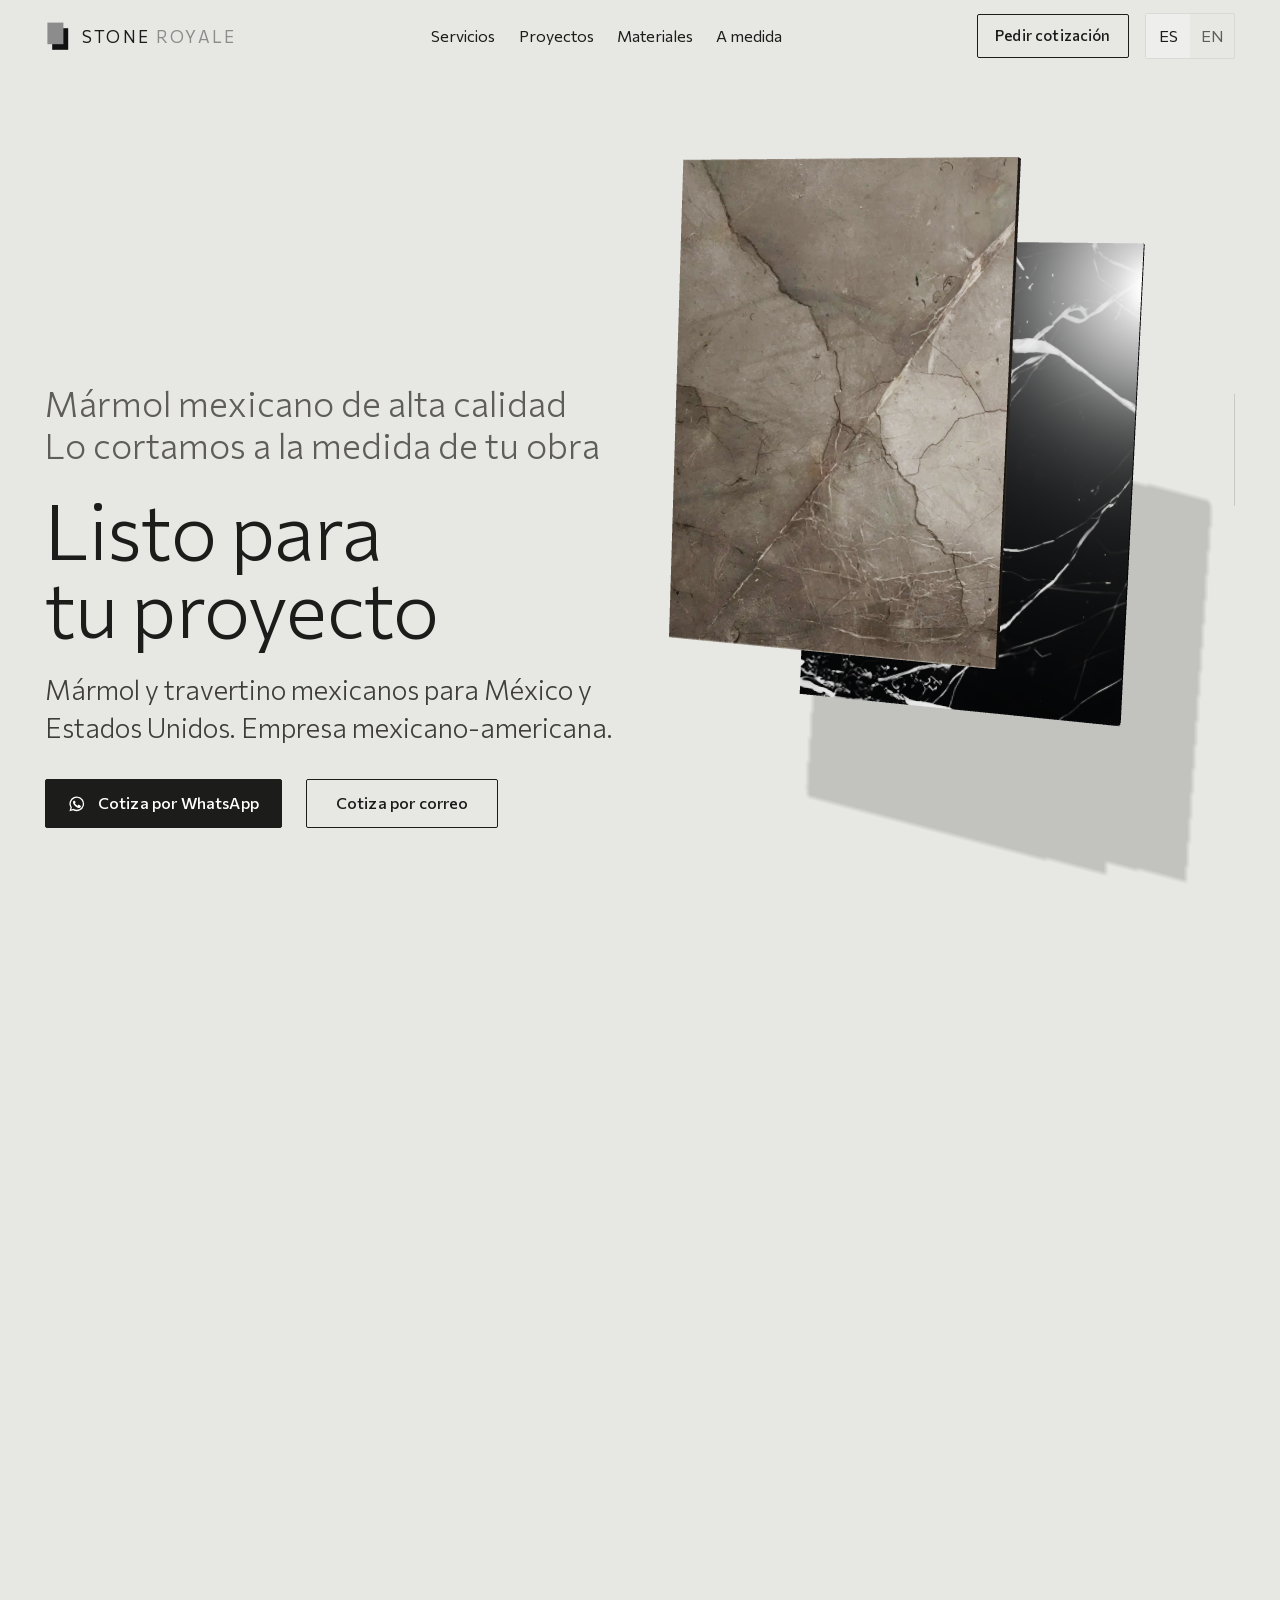
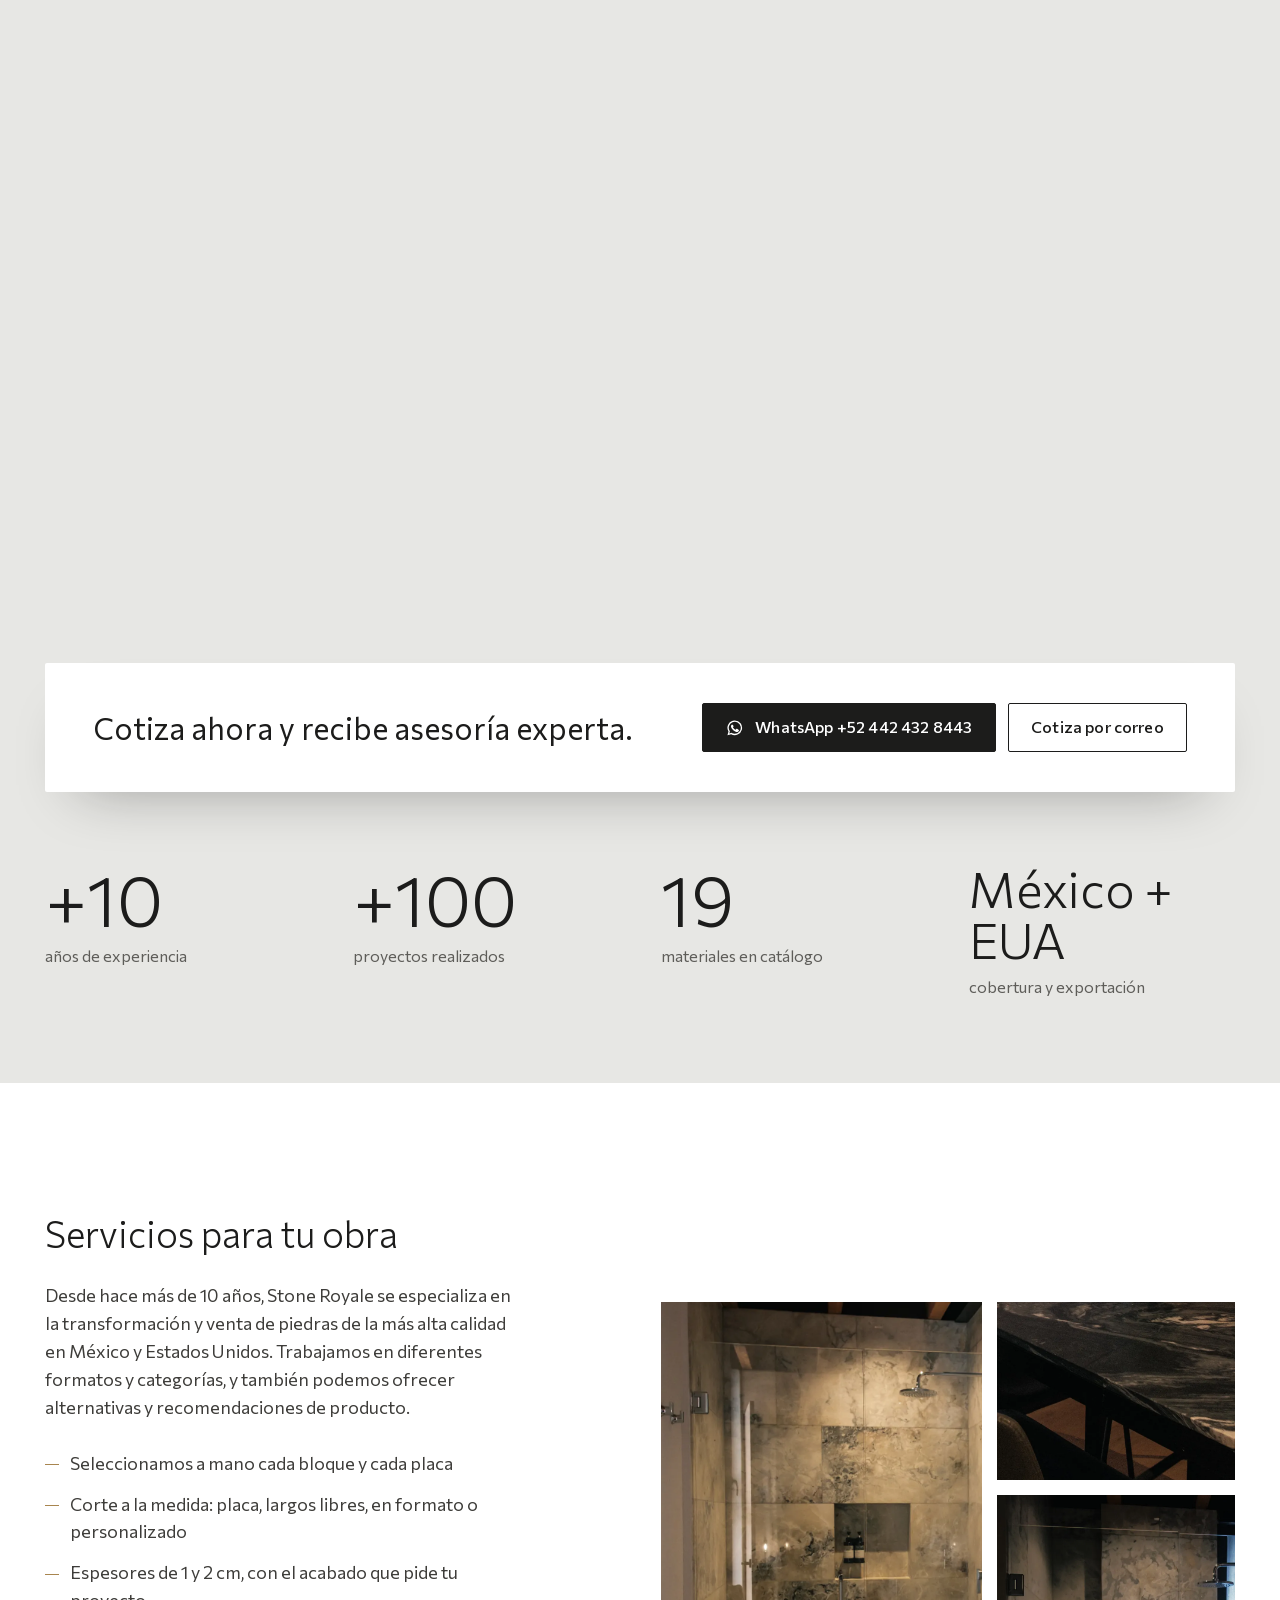
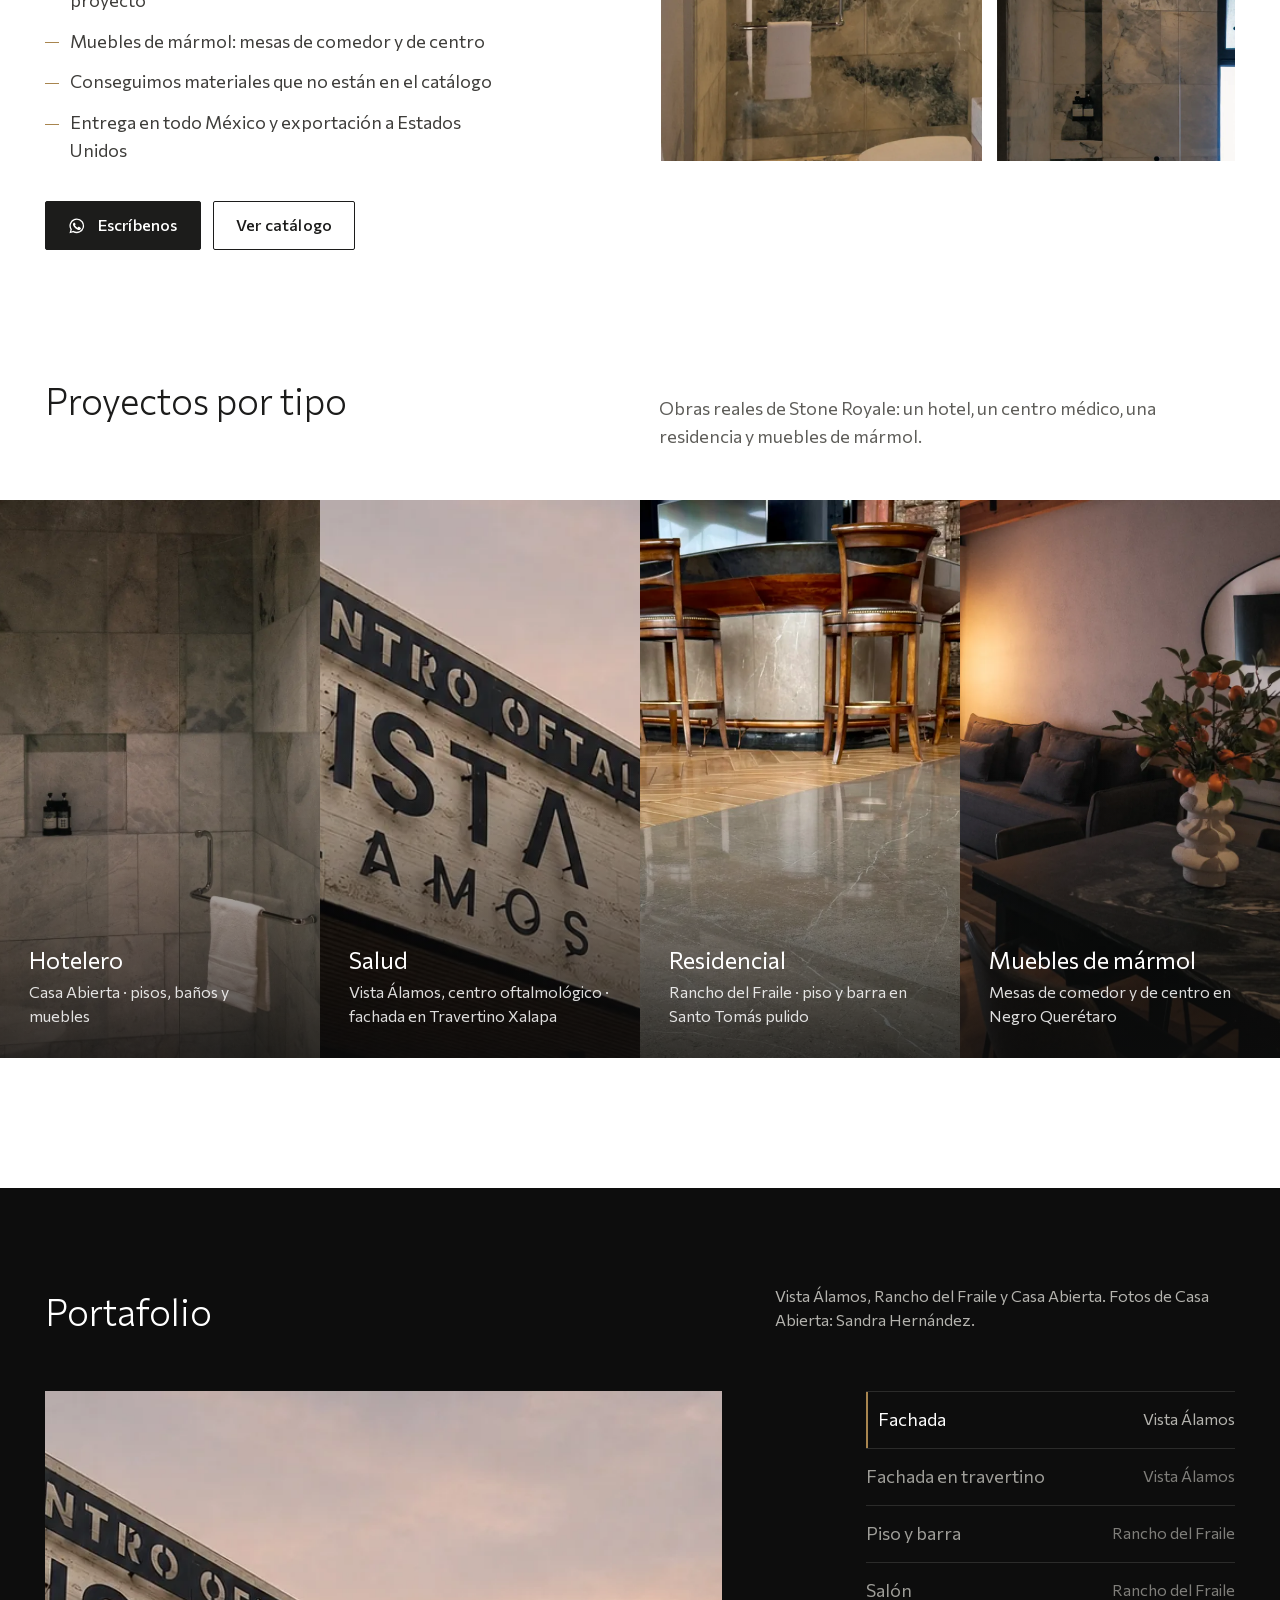
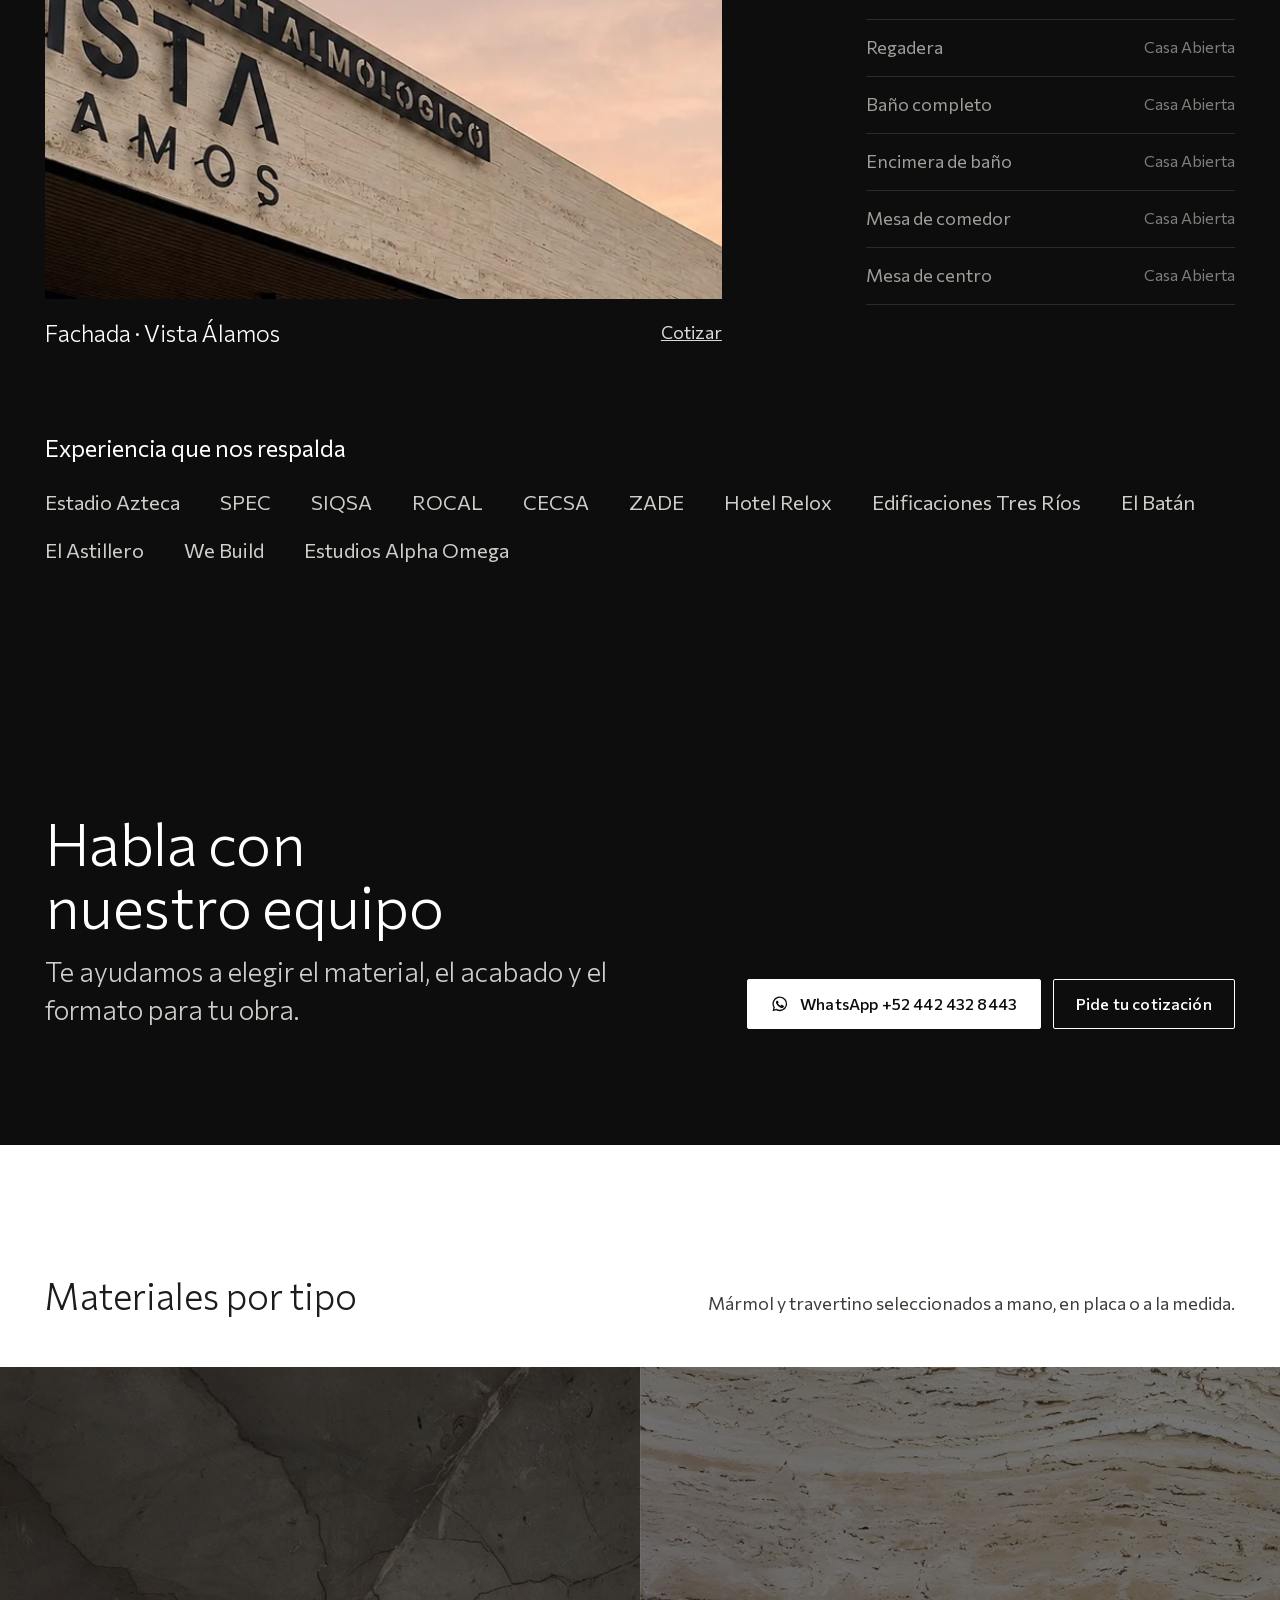
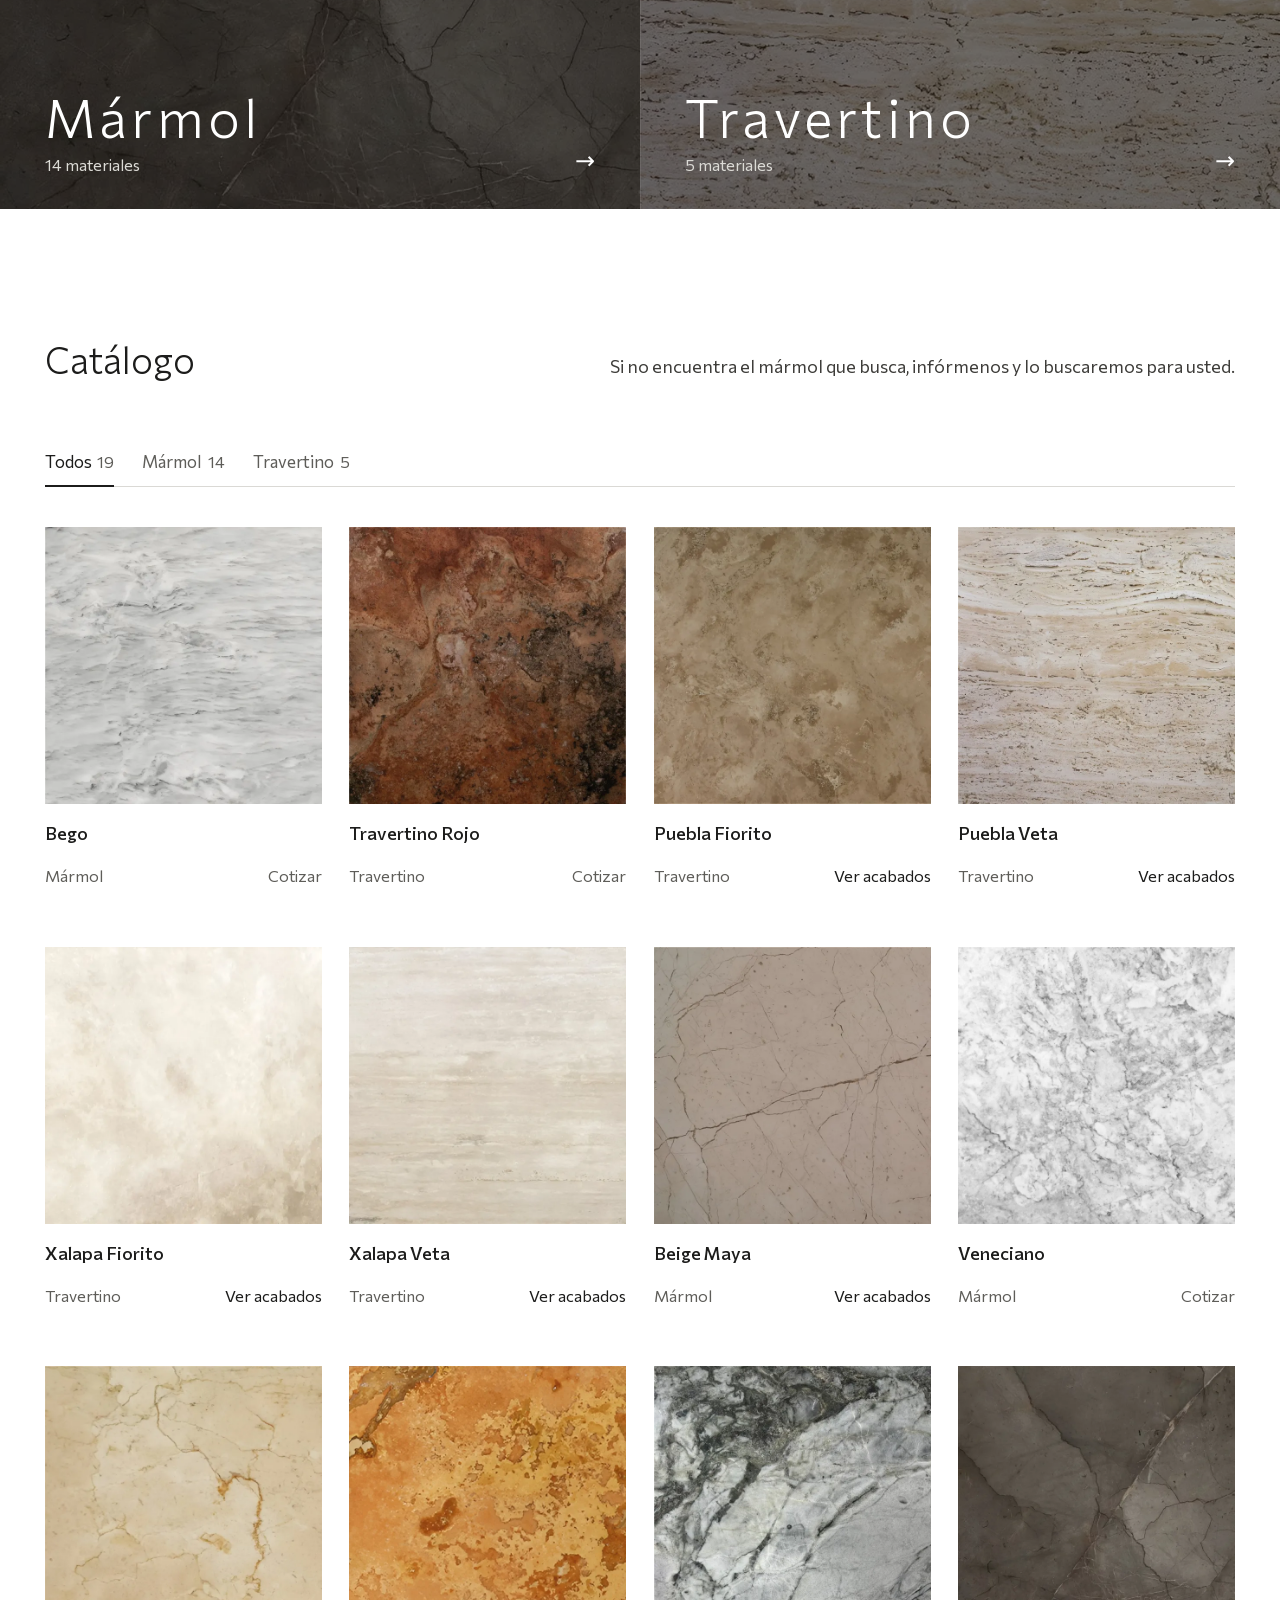
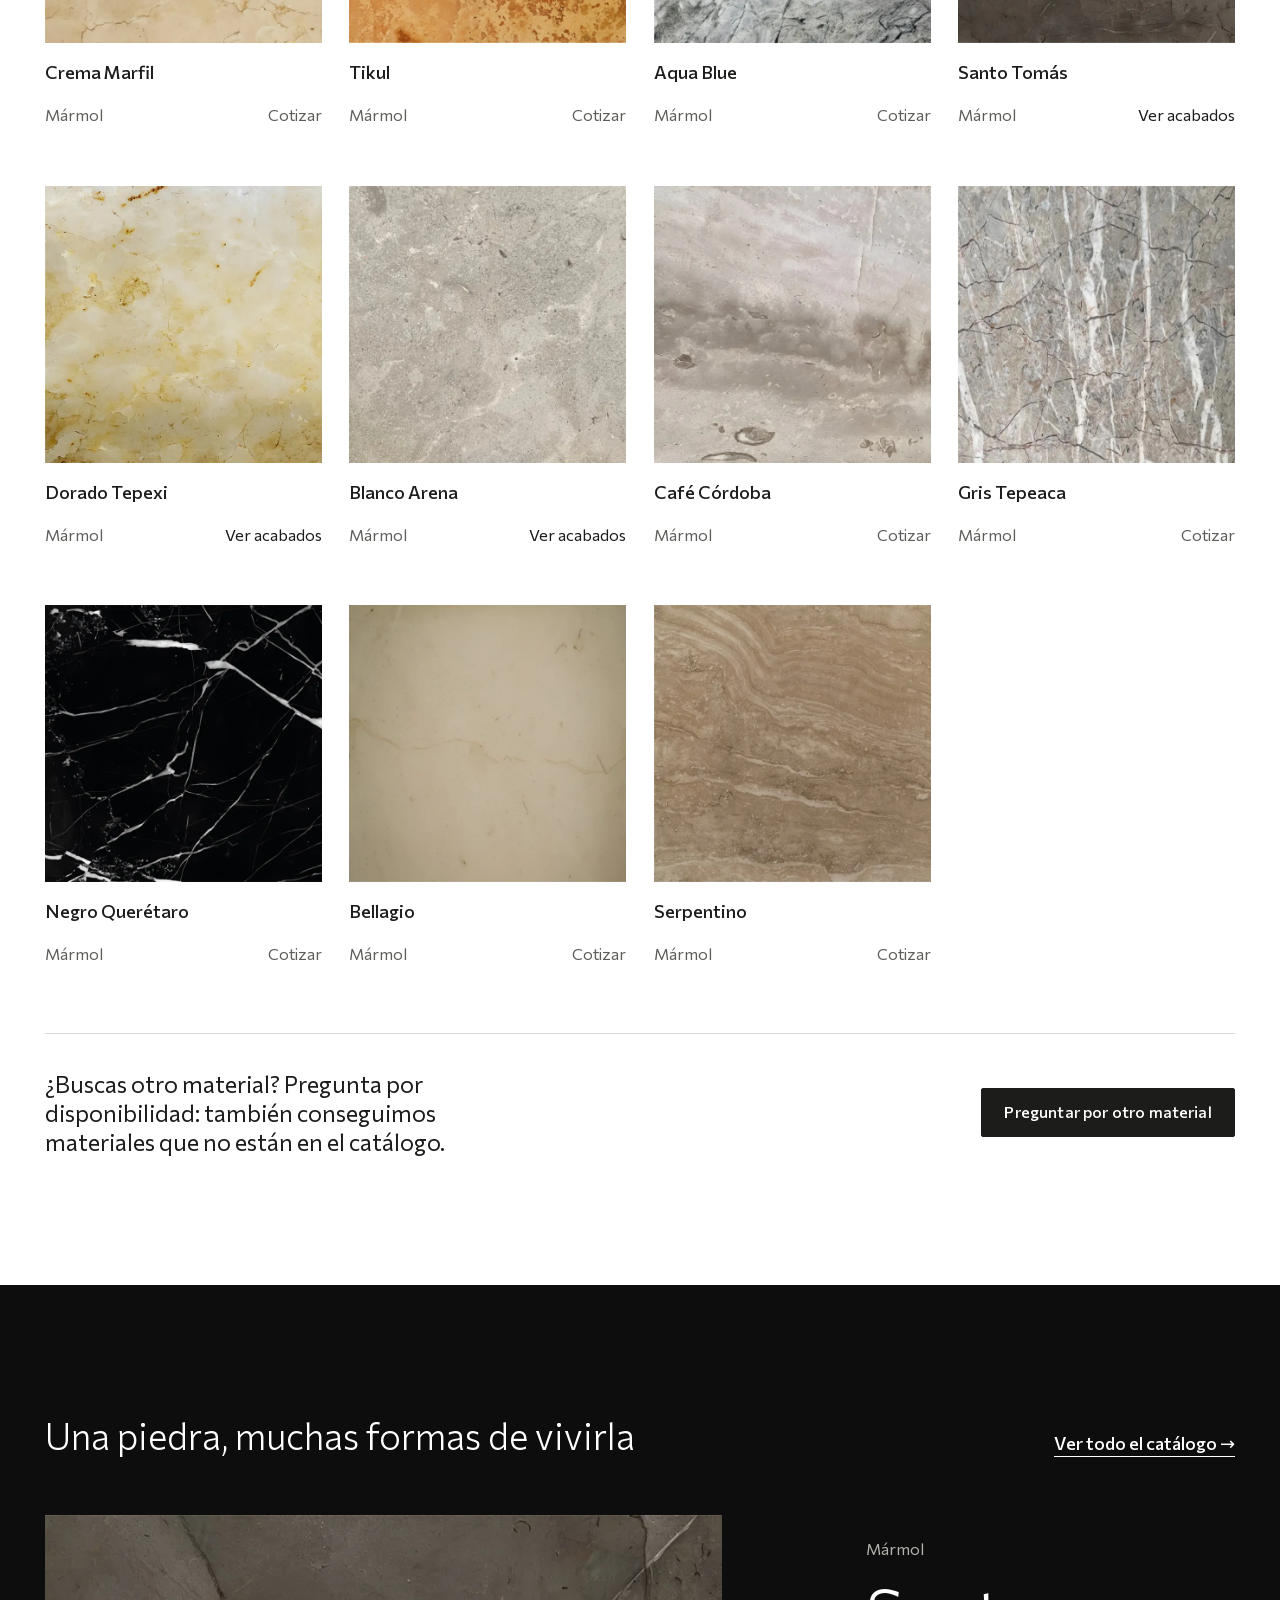
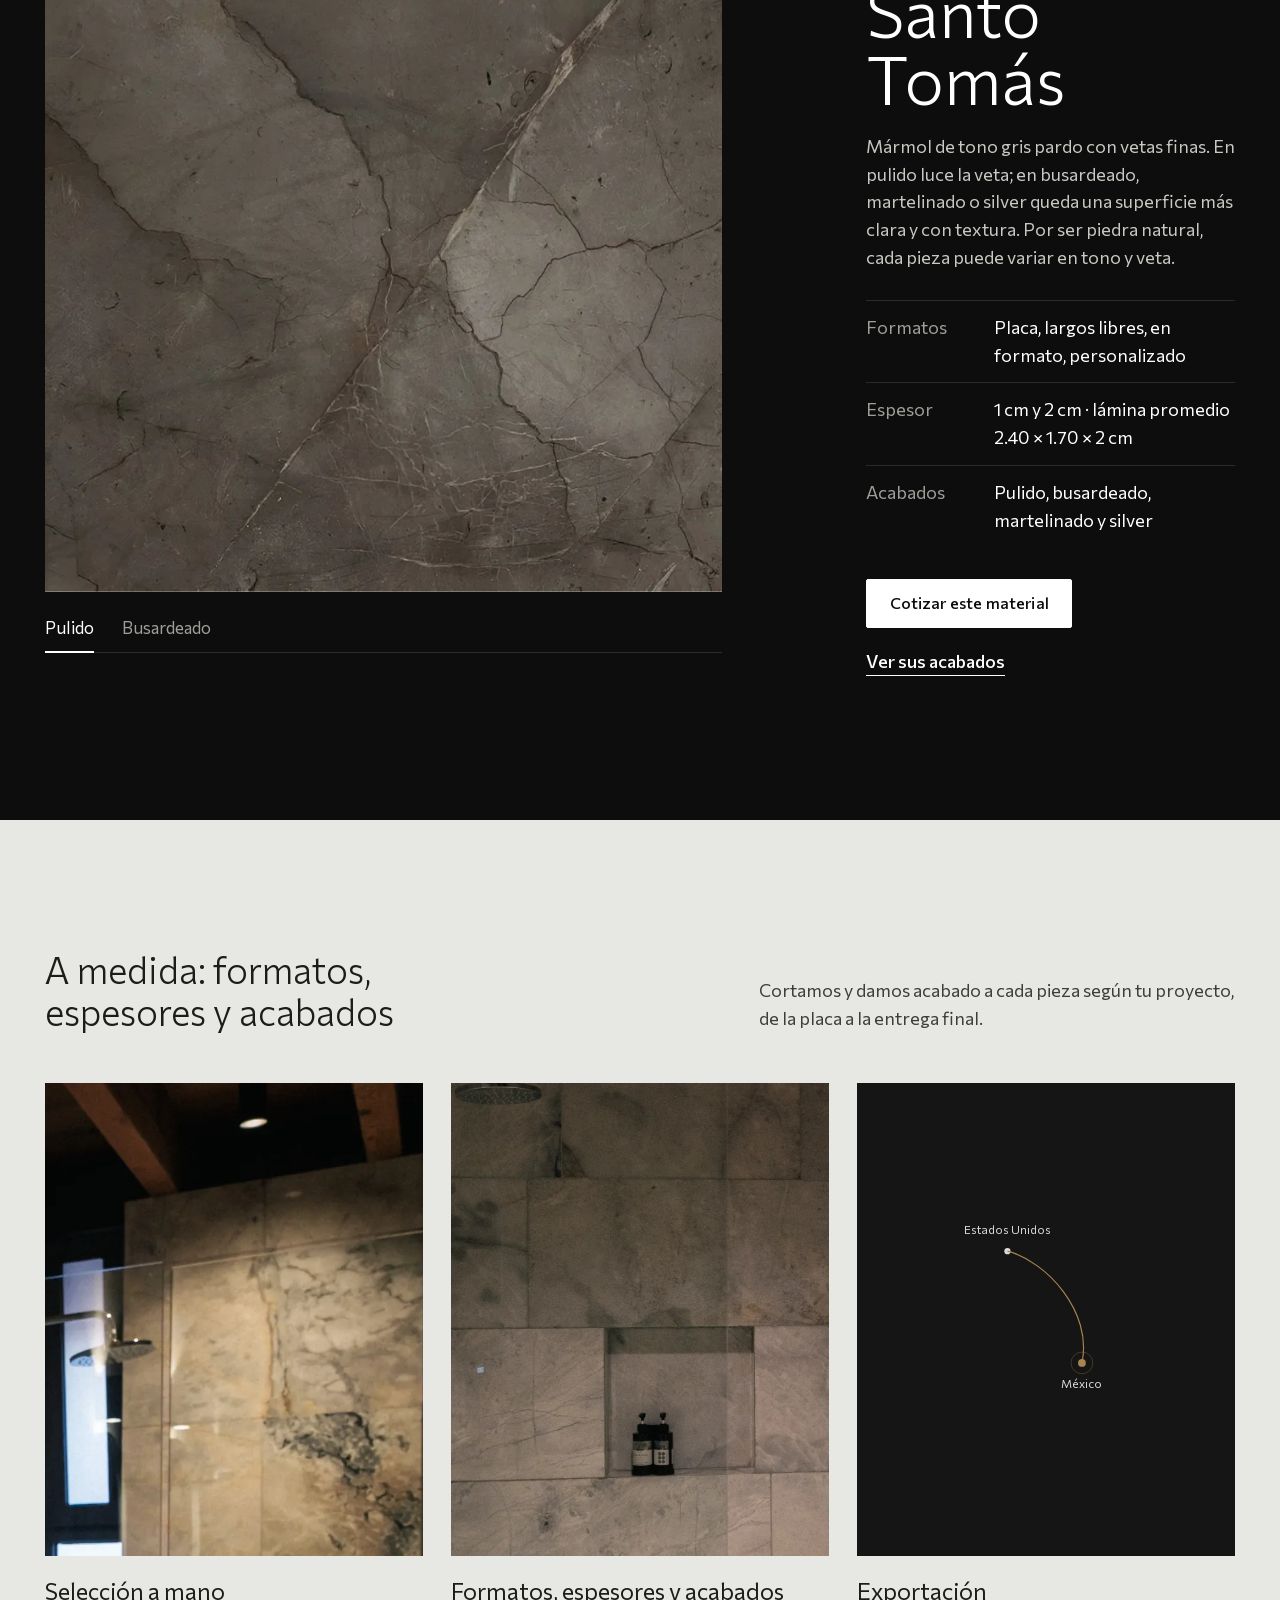
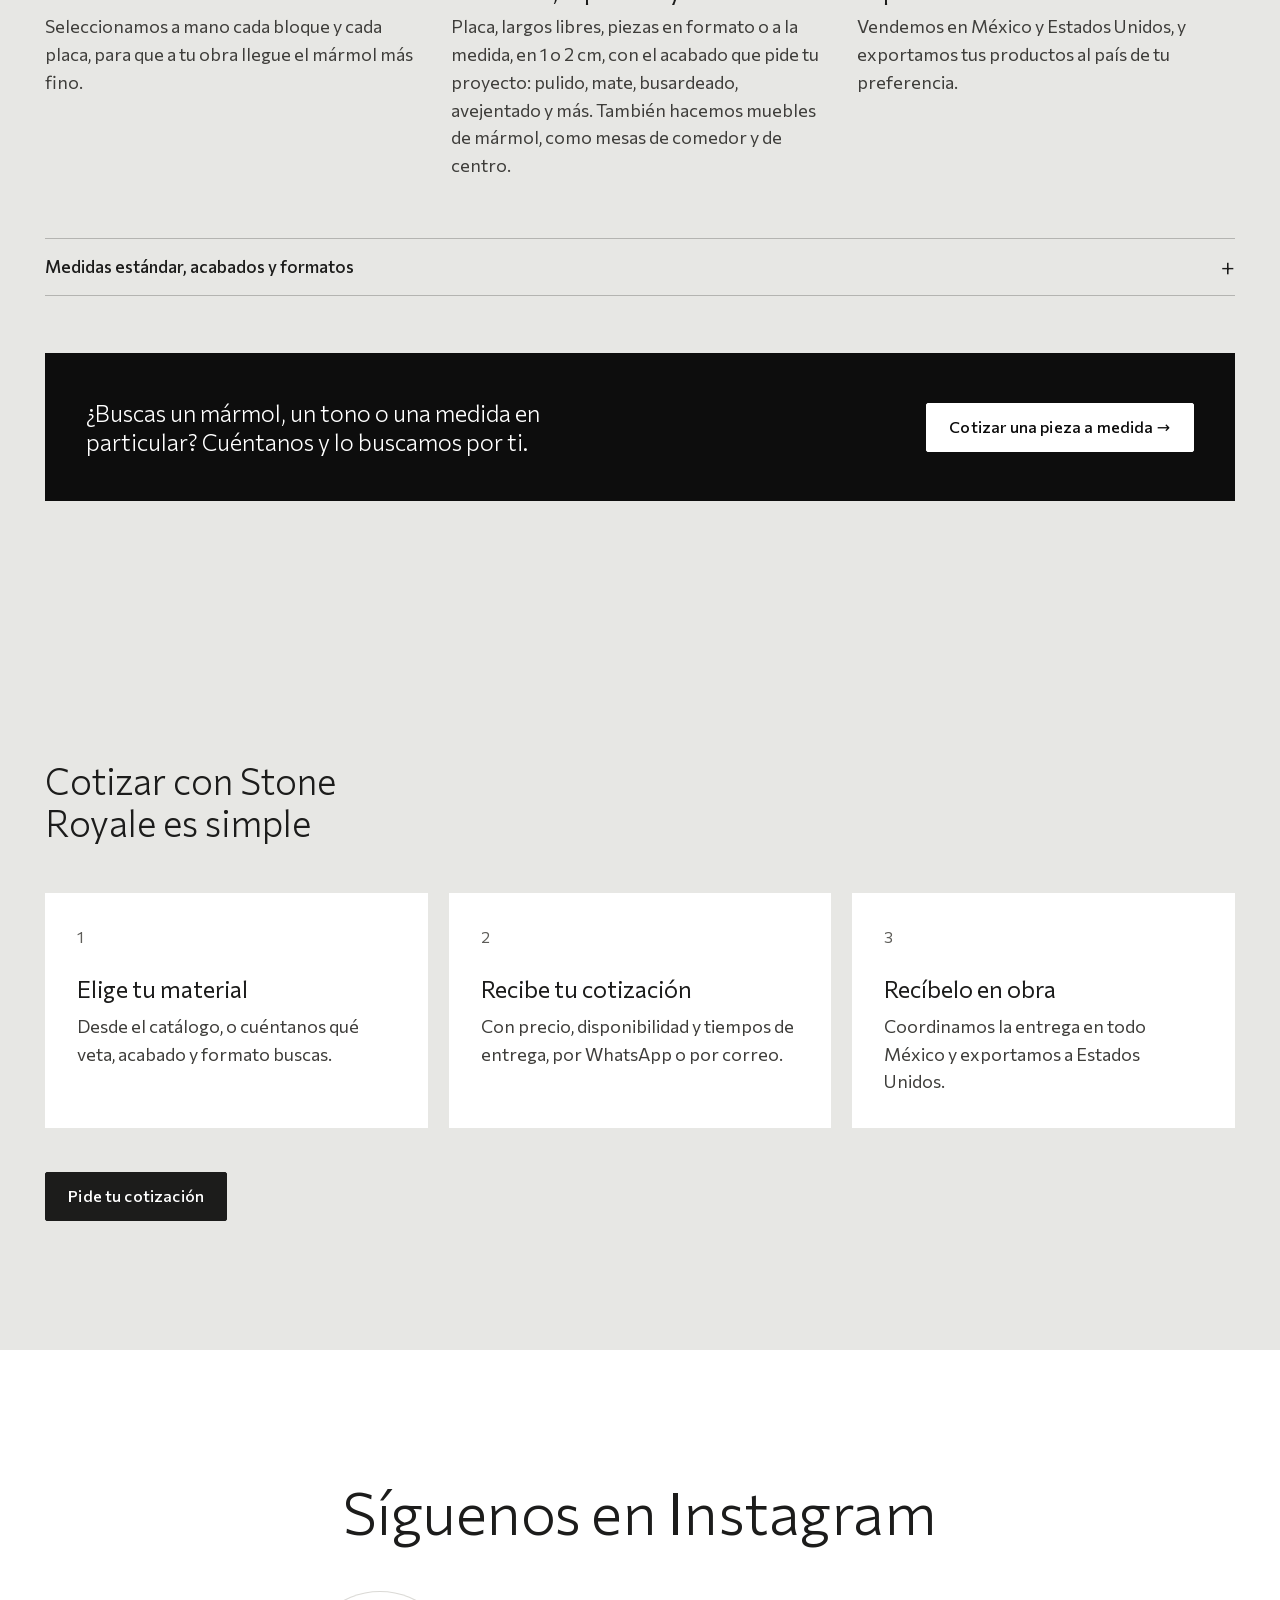
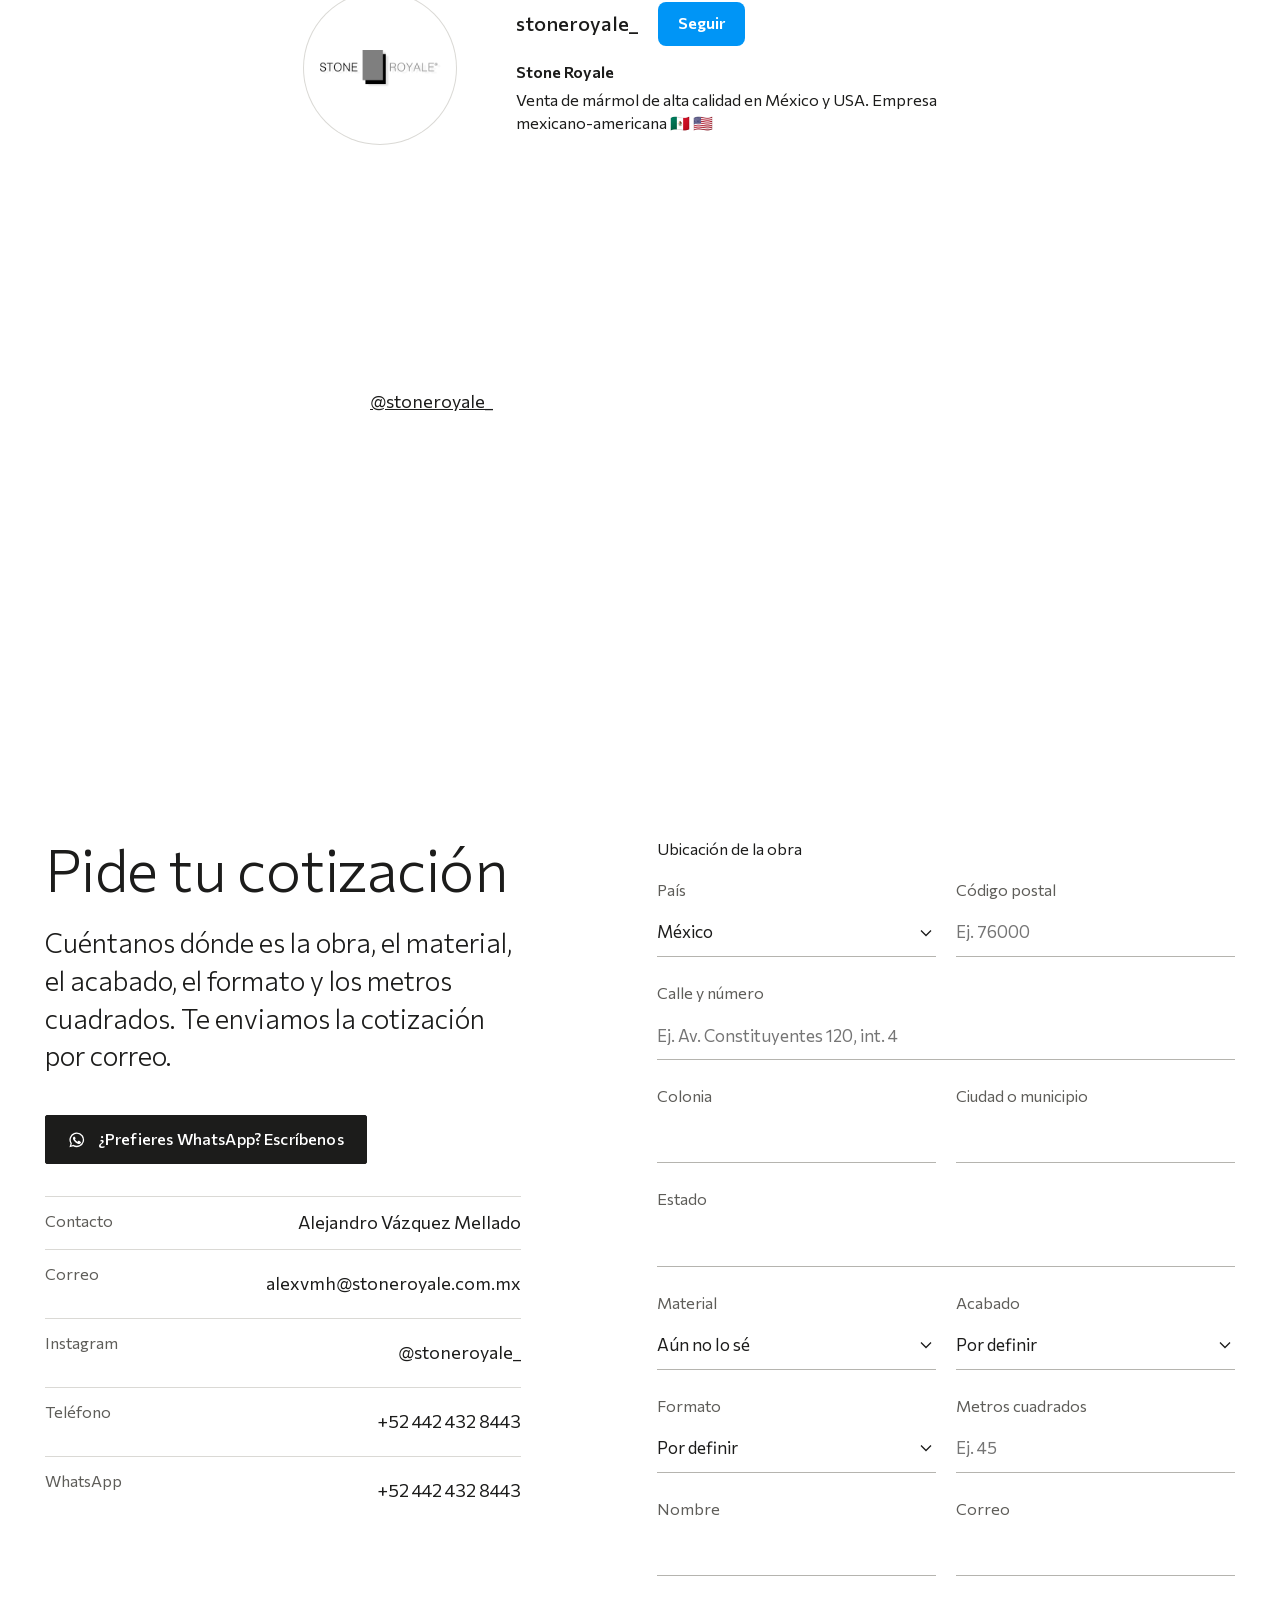
==== commit f58746aa: "Fotos reales de mármol (obra Casa Abierta) en lugar de las de almacén y texturas; cotizador con ubic" ====
--- a/v2/index.html
+++ b/v2/index.html
@@ -8,7 +8,7 @@
 <meta name="description" content="Venta de mármol y travertino mexicanos de alta calidad en México y Estados Unidos. Cotiza tu material por WhatsApp o por correo.">
 <meta name="theme-color" content="#FFFFFF">
 <link rel="preload" href="../assets/fonts/commissioner-latin.woff2" as="font" type="font/woff2" crossorigin>
-<link rel="stylesheet" href="../assets/css/sitio.css?v=1118u">
+<link rel="stylesheet" href="../assets/css/sitio.css?v=1123a">
 <link rel="stylesheet" href="v2.css?v=1120c">
 <link rel="icon" href="data:image/svg+xml,%3Csvg xmlns='http://www.w3.org/2000/svg' viewBox='0 0 32 38'%3E%3Crect x='9' y='9' width='20' height='27' fill='%23111'/%3E%3Crect x='3' y='2' width='20' height='27' fill='%238C8C8C'/%3E%3C/svg%3E">
 <script>document.documentElement.className = 'js'; window.SR_CFG = { base: '../', ficha: '../ficha.html', inicio: 'index.html' };</script>
@@ -121,9 +121,9 @@
         </div>
       </div>
       <div class="criterio-fotos revela">
-        <img class="f1" src="../assets/img/usos/placas-taller.webp" alt="Placas de mármol blanco recargadas en el taller" data-en-alt="White marble slabs standing in the workshop" width="1600" height="1067" loading="lazy">
-        <img class="f2" src="../assets/img/fin/santo-tomas-busardeado.webp" alt="Mármol Santo Tomás con acabado busardeado" width="800" height="800" loading="lazy">
-        <img class="f3" src="../assets/img/usos/placas-taller-2.webp" alt="Placas de mármol y piedra natural en el taller, listas para corte" data-en-alt="Marble and natural stone slabs in the workshop, ready to cut" width="1600" height="1067" loading="lazy">
+        <img class="f1" src="../assets/img/usos/ca-regadera-marmol-veta.webp" alt="Regadera con muros de mármol veteado, obra Casa Abierta" data-en-alt="Shower with veined marble walls, Casa Abierta project" width="1000" height="1231" loading="lazy">
+        <img class="f2" src="../assets/img/usos/ca-cubierta-marmol-negro.webp" alt="Cubierta de mármol negro veteado en una mesa de comedor, obra Casa Abierta" data-en-alt="Veined black marble dining table top, Casa Abierta project" width="1000" height="600" loading="lazy">
+        <img class="f3" src="../assets/img/usos/ca-muro-marmol-veta.webp" alt="Muro de mármol con veta natural en un baño, obra Casa Abierta" data-en-alt="Marble wall with natural veining in a bathroom, Casa Abierta project" width="840" height="940" loading="lazy">
       </div>
     </div>
   </section>
@@ -260,12 +260,12 @@
       </div>
       <ul class="amedida-lista">
         <li class="revela">
-          <div class="am-foto"><img src="../assets/img/fin/santo-tomas-martelinado.webp" alt="Mármol Santo Tomás con acabado martelinado" width="800" height="800" loading="lazy"></div>
+          <div class="am-foto"><img src="../assets/img/usos/ca-placa-marmol-veta.webp" alt="Placa de mármol con su veta natural, instalada en obra" data-en-alt="Marble slab with its natural veining, installed on site" width="750" height="740" loading="lazy"></div>
           <h3 class="t-m" data-en="Hand-picked">Selección a mano</h3>
           <p data-en="We hand-pick every block and every slab, so the finest marble reaches your project.">Seleccionamos a mano cada bloque y cada placa, para que a tu obra llegue el mármol más fino.</p>
         </li>
         <li class="revela">
-          <div class="am-foto"><img src="../assets/img/usos/placas-taller-2.webp" alt="Placas de mármol y piedra natural en el taller, listas para corte" data-en-alt="Marble and natural stone slabs in the workshop, ready to cut" width="1600" height="1067" loading="lazy"></div>
+          <div class="am-foto"><img src="../assets/img/usos/ca-piezas-marmol-formato.webp" alt="Muro de regadera en piezas de mármol a la medida" data-en-alt="Shower wall in made-to-measure marble pieces" width="1100" height="1139" loading="lazy"></div>
           <h3 class="t-m" data-en="Formats, thicknesses and finishes">Formatos, espesores y acabados</h3>
           <p data-en="Slabs, free lengths, cut-to-format pieces or custom work, in 1 or 2 cm, with the finish your project needs: polished, matte, bush-hammered, aged and more. We also make marble furniture, such as dining and coffee tables.">Placa, largos libres, piezas en formato o a la medida, en 1 o 2 cm, con el acabado que pide tu proyecto: pulido, mate, busardeado, avejentado y más. También hacemos muebles de mármol, como mesas de comedor y de centro.</p>
         </li>
@@ -349,7 +349,16 @@
         </ul>
       </div>
       <form class="formulario revela" id="formulario" novalidate>
-        <div class="campo ancho"><label for="f-ubicacion" data-en="Project location">Ubicación de la obra</label><input id="f-ubicacion" name="ubicacion" autocomplete="address-level2" placeholder="Ciudad, estado y país" data-en-placeholder="City, state and country" maxlength="120"></div>
+        <fieldset class="campo ancho grupo-ubicacion"><legend data-en="Project location">Ubicación de la obra</legend>
+          <div class="ubic-rejilla">
+            <div class="campo"><label for="f-pais" data-en="Country">País</label><select id="f-pais" name="pais" autocomplete="country-name"><option value="México" data-en="Mexico">México</option><option value="Estados Unidos" data-en="United States">Estados Unidos</option></select></div>
+            <div class="campo"><label for="f-cp" data-en="ZIP code">Código postal</label><input id="f-cp" name="cp" autocomplete="postal-code" inputmode="numeric" required maxlength="10" placeholder="Ej. 76000" data-en-placeholder="E.g. 78201"></div>
+            <div class="campo ancho"><label for="f-calle" data-en="Street and number">Calle y número</label><input id="f-calle" name="calle" autocomplete="address-line1" maxlength="120" placeholder="Ej. Av. Constituyentes 120, int. 4" data-en-placeholder="E.g. 120 Main St, Apt 4"></div>
+            <div class="campo"><label for="f-colonia" data-en="Neighborhood">Colonia</label><input id="f-colonia" name="colonia" autocomplete="address-line2" maxlength="80"></div>
+            <div class="campo"><label for="f-ciudad" data-en="City">Ciudad o municipio</label><input id="f-ciudad" name="ciudad" autocomplete="address-level2" required maxlength="80"></div>
+            <div class="campo ancho"><label for="f-estado" data-en="State">Estado</label><input id="f-estado" name="estado" autocomplete="address-level1" required maxlength="60"></div>
+          </div>
+        </fieldset>
         <div class="campo"><label for="f-material" data-en="Material">Material</label><select id="f-material" name="material"></select></div>
         <div class="campo ancho" id="campo-otro" hidden><label for="f-material-otro" data-en="Which material are you looking for?">¿Qué material buscas?</label><input id="f-material-otro" name="material_otro" maxlength="120" placeholder="Ej. granito Negro San Gabriel, cuarcita…" data-en-placeholder="E.g. Negro San Gabriel granite, quartzite…"></div>
         <div class="campo"><label for="f-acabado" data-en="Finish">Acabado</label><select id="f-acabado" name="acabado"></select></div>
@@ -403,7 +412,7 @@
   });
 })(window.SR);
 </script>
-<script src="../assets/js/sitio.js?v=1118u"></script>
+<script src="../assets/js/sitio.js?v=1123a"></script>
 <script type="module" src="../assets/js/losa.js?v=1118u"></script>
 </body>
 </html>
--- a/assets/css/sitio.css
+++ b/assets/css/sitio.css
@@ -614,3 +614,9 @@
 .catalogo-otro { margin-top: clamp(2rem, 1.5rem + 2vw, 3.5rem); padding-top: clamp(1.5rem, 1rem + 1.5vw, 2.5rem); border-top: 1px solid var(--linea); display: flex; flex-wrap: wrap; align-items: center; justify-content: space-between; gap: 1rem 2rem; }
 .catalogo-otro p { margin: 0; max-width: 40ch; }
 #campo-otro[hidden], .filtros button[hidden] { display: none; }
+
+/* 23-nov · Cotizador: ubicación exacta de la obra (pedido de Alejandro) */
+.grupo-ubicacion { display: block; border: 0; padding: 0; margin: 0; min-width: 0; }
+.grupo-ubicacion legend { padding: 0; margin: 0 0 1rem; font-size: 1rem; color: var(--tinta); }
+.ubic-rejilla { display: grid; grid-template-columns: 1fr 1fr; gap: 1.5rem 1.25rem; }
+@media (max-width: 560px) { .ubic-rejilla { grid-template-columns: 1fr; } }
